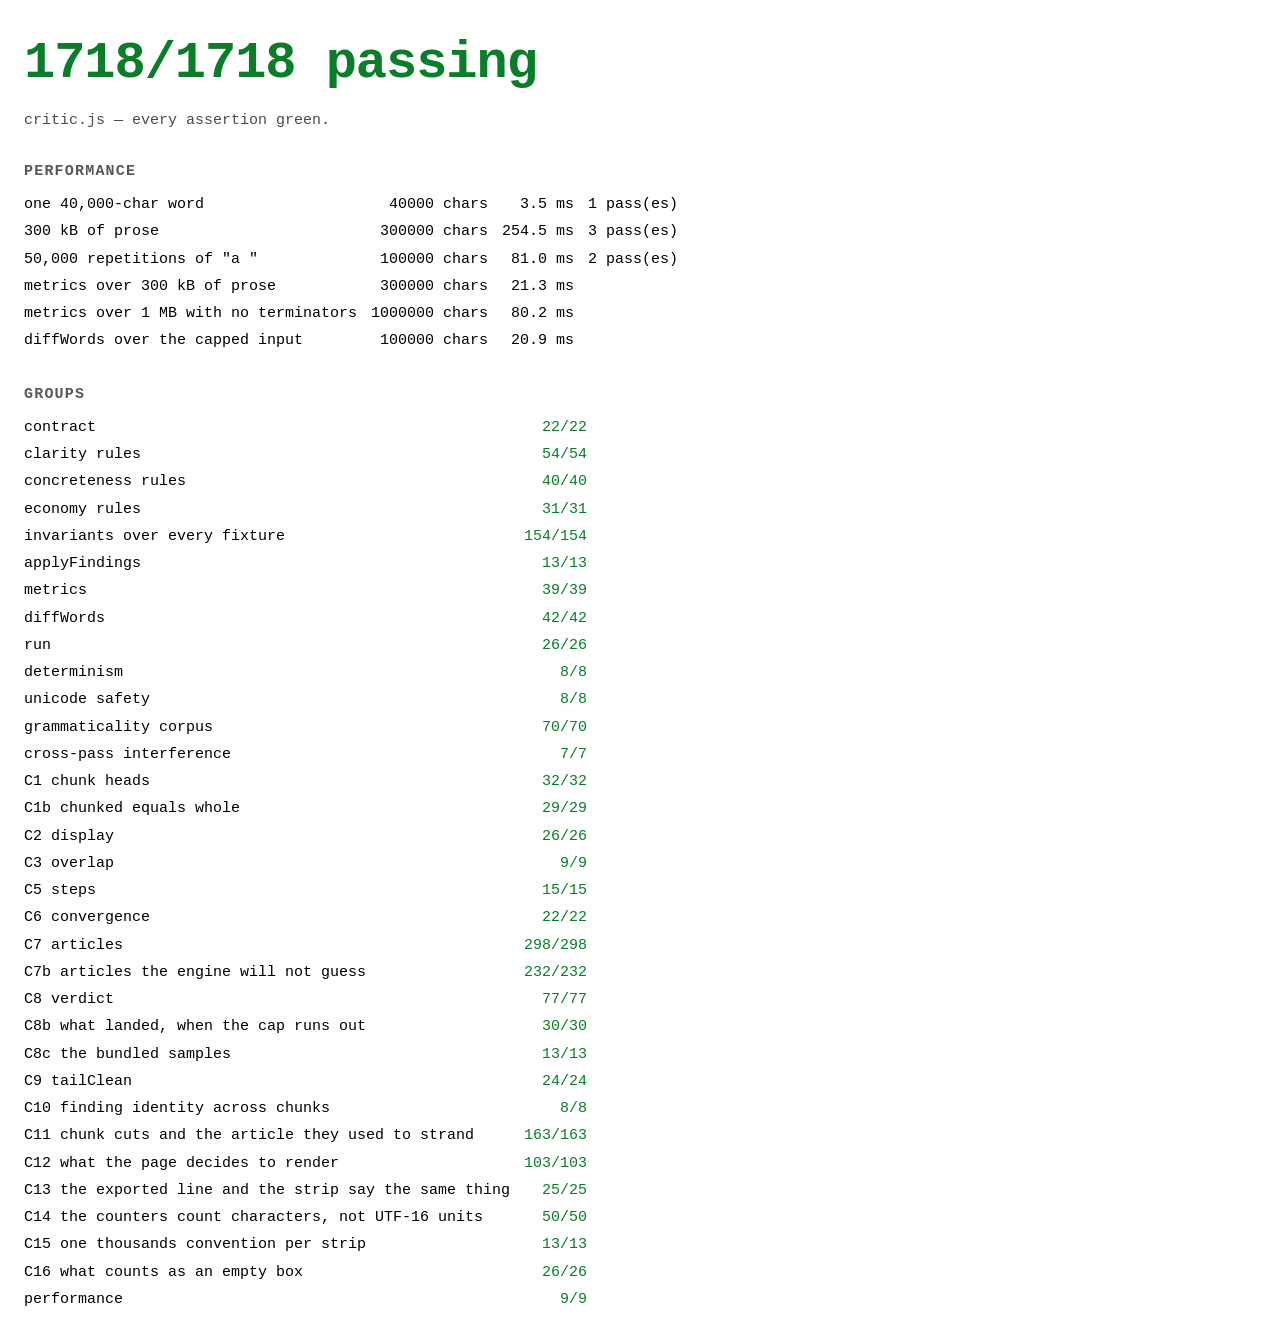
==== tests.html @ ffac9854 "input: an empty box is empty however the invisibility is spelled Three non-breaking spaces answered " ====
<!doctype html>
<html lang="en">
<head>
<meta charset="utf-8">
<meta name="viewport" content="width=device-width, initial-scale=1">
<title>critic.js — test suite</title>
<style>
  :root { color-scheme: light dark; }
  body { font: 15px/1.55 ui-monospace, SFMono-Regular, Menlo, Consolas, monospace;
         margin: 0; padding: 24px; max-width: 76ch; }
  h1 { font-size: clamp(28px, 7vw, 52px); margin: 0 0 4px; letter-spacing: -0.02em; }
  h1.pass { color: #0a7d29; }
  h1.fail { color: #c02020; }
  h2 { font-size: 15px; margin: 28px 0 8px; text-transform: uppercase;
       letter-spacing: 0.08em; opacity: 0.65; }
  p.sub { margin: 0 0 8px; opacity: 0.7; }
  ol { padding-left: 22px; }
  li { margin-bottom: 10px; }
  .name { color: #c02020; font-weight: 700; }
  .kv { display: block; white-space: pre-wrap; word-break: break-word; opacity: 0.85; }
  table { border-collapse: collapse; }
  td { padding: 2px 14px 2px 0; }
  .num { text-align: right; }
  .ok { color: #0a7d29; }
</style>
</head>
<body>
<h1 id="headline">running…</h1>
<p class="sub" id="subline"></p>
<h2>Performance</h2>
<table id="perf"></table>
<h2 id="failhead" hidden>Failures</h2>
<ol id="failures"></ol>
<h2>Groups</h2>
<table id="groups"></table>

<script>
  // Snapshot before critic.js is parsed. `var` creates its own property at
  // script-evaluation time, so the name is inside its own snapshot and the
  // difference below is exactly what critic.js added.
  var GLOBALS_BEFORE = Object.getOwnPropertyNames(window);
</script>
<script src="critic.js"></script>
<script>
  // A second snapshot. app.js is loaded next — for splitChunks, which is page
  // logic the suite has to drive rather than copy — so "critic.js adds exactly
  // one global" is measured between these two lines and not across both files.
  var GLOBALS_AFTER_CRITIC = Object.getOwnPropertyNames(window);
</script>
<script src="app.js"></script>
<script>
(function () {
  'use strict';

  var C = window.CriticLoop;
  var results = [];
  var group = 'setup';

  function g(name) { group = name; }
  function record(name, pass, expected, actual) {
    results.push({ name: name, pass: !!pass, group: group,
                   expected: expected, actual: actual });
  }
  function ok(name, cond) { record(name, cond, 'true', String(!!cond)); }
  function eq(name, actual, expected) {
    var a = JSON.stringify(actual), e = JSON.stringify(expected);
    record(name, a === e, e, a);
  }
  function throws(name, fn) {
    var threw = false;
    try { fn(); } catch (err) { threw = true; }
    record(name, threw, 'throws', threw ? 'threw' : 'returned');
  }

  // --- rule helpers -------------------------------------------------------
  function rulesOf(text, lens) {
    return C.critique(text, lens).findings.map(function (f) { return f.rule; });
  }
  function fires(label, text, lens, rule) {
    var hit = rulesOf(text, lens).indexOf(rule) >= 0;
    record(rule + ' fires: ' + label, hit, 'contains ' + rule,
           JSON.stringify(rulesOf(text, lens)));
  }
  function silent(label, text, lens, rule) {
    var hit = rulesOf(text, lens).indexOf(rule) >= 0;
    record(rule + ' silent: ' + label, !hit, 'no ' + rule,
           JSON.stringify(rulesOf(text, lens)));
  }
  function revises(label, text, lens, expected) {
    var r = C.critique(text, lens);
    var out = C.applyFindings(text, r.findings).text;
    record('revise: ' + label, out === expected, expected, out);
  }
  function findingFor(text, lens, rule) {
    var fs = C.critique(text, lens).findings;
    for (var i = 0; i < fs.length; i++) if (fs[i].rule === rule) return fs[i];
    return null;
  }

  // --- fixtures used by the general invariants ----------------------------
  var FIXTURES = [
    ['empty', ''],
    ['whitespace only', '   \n\t  '],
    ['clean prose', 'The parser reads a file. It writes bytes to disk. Tests cover both paths.'],
    ['messy prose', 'It is important to note that the implementation was basically very robust, ' +
      'and in order to leverage each and every gain the team utilised several paradigms.'],
    ['long sentence, no joint', 'The parser reads the file and then it checks each token against ' +
      'the table before it hands the result to the writer which finally puts the bytes onto the disk in one go.'],
    ['long sentence with joint', 'The parser reads the file line by line, and after that it checks ' +
      'every token against the lookup table before handing the finished result to the writer process on disk.'],
    ['zero width', 'The ​ implementation‎ was‏ basically‮ very robust.'],
    ['combining marks', 'The débug leverage utilisé été was written by the téam.'],
    ['CJK', '你好世界。这是测试。leverage 的 implementation。'],
    ['RTL', 'مرحبا leverage بالعالم basically.'],
    ['emoji', '🚀 It is very fast and basically robust 🔥 in order to ship.'],
    ['one huge word', 'x'.repeat(4000)],
    ['punctuation soup', '...!!! ??? ,,, ;;; --- ... !?!?'],
    ['markup-looking', '<script>alert("very robust")<\/script> & <b>basically</b> fine.'],
    ['newlines', 'First line is basically fine.\n\nSecond line was written by the parser.\nThird.'],
    ['numbers', 'The cost was reduced by 40 percent in 2026, and 3 of 4 runs passed.'],
    ['apostrophes', "The team’s implementation isn’t robust; it’s basically don’t-care code."],
    ['hyphenation', 'This state-of-the-art low-hanging fruit is mission-critical and very well-known.'],
    ['all caps', 'THE IMPLEMENTATION WAS BASICALLY VERY ROBUST IN ORDER TO LEVERAGE IT.'],
    ['repeated word', 'The documentation covers the parser. The documentation is short. The documentation is stale.'],
    ['single space', ' '],
    ['no terminator', 'the implementation is basically very robust in order to leverage things']
  ];
  var LENS_IDS = ['clarity', 'concreteness', 'economy'];
  var ALL_RULES = ['long-sentence', 'clause-stack', 'nominalisation', 'jargon',
    'hedge', 'vague-quantifier', 'adverb-prop', 'passive-with-agent',
    'filler-phrase', 'redundant-pair', 'repetition', 'very-intensifier'];

  /* ==================================================================== */
  g('contract');
  ok('window.CriticLoop exists', C && typeof C === 'object');
  eq('critic.js adds exactly one global', (function () {
    var before = {}, added = [];
    GLOBALS_BEFORE.forEach(function (n) { before[n] = true; });
    GLOBALS_AFTER_CRITIC.forEach(function (n) {
      // Both snapshot names are hoisted into their own snapshot.
      if (!before[n] && n !== 'GLOBALS_BEFORE' && n !== 'GLOBALS_AFTER_CRITIC') added.push(n);
    });
    return added.sort();
  })(), ['CriticLoop']);
  eq('and app.js adds exactly one more', (function () {
    var before = {}, added = [];
    GLOBALS_AFTER_CRITIC.forEach(function (n) { before[n] = true; });
    Object.getOwnPropertyNames(window).forEach(function (n) {
      if (!before[n] && n !== 'GLOBALS_AFTER_CRITIC') added.push(n);
    });
    return added.sort();
  })(), ['CriticLoopPage']);
  eq('and it exports exactly the page surface this suite drives',
     Object.keys(window.CriticLoopPage || {}).sort(),
     ['API_ERROR_CHARS', 'DRAFT_DISPLAY_CHARS', 'FINDINGS_OPEN_CAP', 'METRIC_ROWS',
      'QUOTE_DISPLAY_CHARS', 'apiErrorMessage', 'appliedTotal', 'counterLabel',
      'expandAllControl', 'isApplicable', 'isBlankInput', 'metricLine', 'metricsStrip',
      'openFlags', 'renderFinding', 'shortenForDisplay', 'shortenQuoteForDisplay',
      'splitChunks', 'verdictLine'].sort());
  ok('app.js loaded without a page around it',
     window.CriticLoopPage && typeof window.CriticLoopPage.splitChunks === 'function');
  eq('the one global exports exactly the documented surface',
     Object.keys(C).sort(),
     ['LENSES', 'applyFindings', 'critique', 'diffWords', 'metrics', 'run', 'steps',
      'tailClean', 'verdict'].sort());
  ok('LENSES is an array of 3', Array.isArray(C.LENSES) && C.LENSES.length === 3);
  eq('LENSES ids in loop order', C.LENSES.map(function (l) { return l.id; }), LENS_IDS);
  eq('LENSES names are title case', C.LENSES.map(function (l) { return l.name; }),
     ['Clarity', 'Concreteness', 'Economy']);
  ok('every lens has a one-sentence blurb', C.LENSES.every(function (l) {
    return typeof l.blurb === 'string' && l.blurb.length > 20 &&
           l.blurb.slice(-1) === '.' && l.blurb.split('. ').length === 1;
  }));
  ok('critique is a function', typeof C.critique === 'function');
  ok('applyFindings is a function', typeof C.applyFindings === 'function');
  ok('metrics is a function', typeof C.metrics === 'function');
  ok('diffWords is a function', typeof C.diffWords === 'function');
  ok('run is a function', typeof C.run === 'function');
  ok('steps is a function', typeof C.steps === 'function');
  eq('critique returns {lens, findings}', Object.keys(C.critique('hi', 'clarity')).sort(),
     ['findings', 'lens']);
  eq('critique echoes the lens id', C.critique('hi', 'economy').lens, 'economy');
  throws('critique rejects an unknown lens', function () { C.critique('hi', 'nope'); });
  throws('critique rejects a prototype key as a lens', function () { C.critique('hi', 'toString'); });
  throws('critique rejects "constructor" as a lens', function () { C.critique('hi', 'constructor'); });
  ok('critique tolerates non-string input', C.critique(null, 'clarity').findings.length === 0 &&
     C.critique(undefined, 'clarity').findings.length === 0);

  /* ==================================================================== */
  g('clarity rules');
  var LONG_NO_JOINT = FIXTURES[4][1];
  var LONG_JOINT = FIXTURES[5][1];
  fires('33-word sentence', LONG_NO_JOINT, 'clarity', 'long-sentence');
  silent('19-word sentence', 'The parser reads the file and checks each token against the table before it writes the bytes to disk.',
         'clarity', 'long-sentence');
  eq('long-sentence with no safe joint proposes nothing',
     findingFor(LONG_NO_JOINT, 'clarity', 'long-sentence').replacement, null);
  ok('long-sentence why names the word count',
     findingFor(LONG_NO_JOINT, 'clarity', 'long-sentence').why.indexOf('33 words') >= 0);
  ok('long-sentence quotes the whole sentence when it cannot split',
     findingFor(LONG_NO_JOINT, 'clarity', 'long-sentence').quote === LONG_NO_JOINT);
  // A sentence with a ", and" joint used to be split there. Splitting a
  // coordination strands the second half without a subject, so the rule points
  // at every long sentence and rewrites none of them.
  eq('long-sentence never proposes a split, joint or no joint',
     findingFor(LONG_JOINT, 'clarity', 'long-sentence').replacement, null);
  ok('long-sentence quotes the whole sentence at a joint too',
     findingFor(LONG_JOINT, 'clarity', 'long-sentence').quote === LONG_JOINT);
  revises('a sentence with a ", and" joint is left alone', LONG_JOINT, 'clarity', LONG_JOINT);
  silent('a 24-word sentence is not long',
     'Although the parser reads every single file that the crawler hands over, and the writer waits, the disk queue stays completely empty until then.',
     'clarity', 'long-sentence');

  // 25 words, three markers (which / although / while).
  var STACKED = 'The build that failed last night is the one which shipped on Friday, ' +
    'although the queue drained slowly while the writer waited for the disk.';
  fires('three markers in a 25-word sentence', STACKED, 'clarity', 'clause-stack');
  silent('two subordinate markers',
    'The build that failed is the one which shipped.', 'clarity', 'clause-stack');
  // Three markers inside nine words is a tic, not a stack of clauses.
  silent('three markers in a nine-word sentence',
    'We know that that is the file that works.', 'clarity', 'clause-stack');
  eq('clause-stack only points',
     findingFor(STACKED, 'clarity', 'clause-stack').replacement, null);
  ok('clause-stack why names the sentence length',
     findingFor(STACKED, 'clarity', 'clause-stack').why.indexOf('25-word') >= 0);

  fires('implementation', 'The implementation took a week.', 'clarity', 'nominalisation');
  silent('the plain verb', 'The team will build it in a week.', 'clarity', 'nominalisation');
  // Swapping the noun for its verb changes the part of speech, and the sentence
  // around it stops agreeing: "Our documentation is thin" came back as "Our docs
  // is thin". The rule names the buried verb and rewrites nothing.
  eq('nominalisation only points',
     findingFor('The implementation took a week.', 'clarity', 'nominalisation').replacement, null);
  ok('nominalisation why names the buried verb',
     findingFor('The implementation took a week.', 'clarity', 'nominalisation')
       .why.indexOf('\u201cbuild\u201d') >= 0);
  revises('a sentence of nominalisations is left alone',
     'Utilisation of the optimisation is documentation.', 'clarity',
     'Utilisation of the optimisation is documentation.');
  revises('a noun subject keeps its verb agreement', 'Our documentation is thin.', 'clarity',
     'Our documentation is thin.');
  revises('a nominalisation subject is not turned into a verb phrase',
     'Compliance requires documentation.', 'clarity', 'Compliance requires documentation.');

  fires('leverage', 'We leverage the cache.', 'clarity', 'jargon');
  silent('a word merely containing a buzzword', 'The robustness of the parser is measured.',
     'clarity', 'jargon');
  eq('jargon keeps a leading capital',
     findingFor('Leverage the cache.', 'clarity', 'jargon').replacement, 'Use');
  revises('multi-word jargon', 'Going forward we pick the low-hanging fruit.', 'clarity',
     'From now on we pick the easy wins.');
  revises('a gloss with an article does not double it up',
     'We should start on the low-hanging fruit.', 'clarity',
     'We should start on the easy wins.');
  // A capital is a name unless the sentence just started.
  silent('a capitalised jargon word mid-sentence is a name',
     'The vendor is Robust Systems Inc.', 'clarity', 'jargon');
  revises('a capitalised jargon word mid-sentence is left alone',
     'The vendor is Robust Systems Inc.', 'clarity', 'The vendor is Robust Systems Inc.');
  silent('a sentence-initial capital followed by another capital is a name',
     'Robust Systems Inc. shipped the parser.', 'clarity', 'jargon');
  fires('a sentence-initial capital before a lowercase word still fires',
     'Robust systems fail quietly.', 'clarity', 'jargon');
  // Quoted material is mentioned, not used.
  silent('a quoted jargon word is being talked about',
     'The word "robust" is overused.', 'clarity', 'jargon');
  revises('a quoted jargon word survives verbatim', 'The word "robust" is overused.',
     'clarity', 'The word "robust" is overused.');
  silent('curly quotes block the swap too',
     'The word \u201crobust\u201d is overused.', 'clarity', 'jargon');
  // Entries whose plain word depends on the sentence point instead of guessing:
  // "limited bandwidth" is not "limited time", "the Java ecosystem" is not
  // "the Java set of tools", "a scalable system" is not "an able to grow system".
  // A superlative gloss cannot follow "a": "a state-of-the-art platform" would
  // come back as "a newest platform".
  ['The team has limited bandwidth.', 'We mapped the whole ecosystem.',
   'The service is scalable.', 'We told the stakeholders.',
   'That was a win-win.', 'We shipped a cutting-edge parser.',
   'The vendor is best-in-class.', 'It runs on state-of-the-art hardware.'].forEach(function (t, i) {
    var f = findingFor(t, 'clarity', 'jargon');
    record('jargon points rather than guesses #' + (i + 1),
           f !== null && f.replacement === null, 'a pointing jargon finding',
           f === null ? 'no finding' : JSON.stringify(f.replacement));
    record('jargon leaves what it cannot rewrite #' + (i + 1),
           C.applyFindings(t, C.critique(t, 'clarity').findings).text === t, t,
           C.applyFindings(t, C.critique(t, 'clarity').findings).text);
  });
  revises('a gloss keeps its article when there is none to double',
     'Pick low-hanging fruit first.', 'clarity', 'Pick the easy wins first.');

  // A swap that lands the same word twice reads worse than the jargon did.
  ok('an echoing swap is still reported',
     findingFor('He is a highly effective, very impactful engineer.', 'clarity', 'jargon') !== null);
  eq('the echoing jargon finding points instead of swapping',
     C.critique('He is a highly effective, very impactful engineer.', 'clarity')
      .findings.map(function (f) { return f.replacement; }), [null]);
  revises('an echoing swap leaves the sentence alone',
     'He is a highly effective, very impactful engineer.', 'clarity',
     'He is a highly effective, very impactful engineer.');
  revises('a swap with no echo still fires', 'He is a very impactful engineer.', 'clarity',
     'He is a very effective engineer.');

  /* ==================================================================== */
  g('concreteness rules');
  fires('somewhat', 'The parser is somewhat faster.', 'concreteness', 'hedge');
  silent('"rather than" is a comparison', 'The team would rather than wait.', 'concreteness', 'hedge');
  silent('"what kind of" is a question', 'What kind of file is this?', 'concreteness', 'hedge');
  revises('mid-sentence hedge', 'The result is basically fine.', 'concreteness', 'The result is fine.');
  revises('leading hedge recapitalises', 'Basically, the system works.', 'concreteness', 'The system works.');
  revises('trailing hedge takes its comma', 'It is fast, basically.', 'concreteness', 'It is fast.');
  revises('parenthetical hedge takes both commas', 'The system, basically, works.',
     'concreteness', 'The system works.');
  revises('hedge after a full stop recapitalises', 'It ships. Basically the queue drains.',
     'concreteness', 'It ships. The queue drains.');
  revises('multi-word hedge', 'It could be argued that the parser is slow.', 'concreteness',
     'The parser is slow.');
  // 'It is (basically) fine.' came back as 'It is () fine.'
  silent('a bracketed hedge would leave "()"', 'It is (basically) fine.',
     'concreteness', 'hedge');
  revises('a bracketed hedge is left alone', 'It is (basically) fine.', 'concreteness',
     'It is (basically) fine.');
  silent('a quoted hedge would leave an empty quote',
     'He said "basically" and moved on.', 'concreteness', 'hedge');
  revises('a quoted hedge is left alone', 'He said "basically" and moved on.',
     'concreteness', 'He said "basically" and moved on.');
  silent('a curly-quoted hedge is left alone too',
     'He said \u201cbasically\u201d and moved on.', 'concreteness', 'hedge');

  fires('several', 'The parser handles several files.', 'concreteness', 'vague-quantifier');
  fires('a number of', 'A number of files failed.', 'concreteness', 'vague-quantifier');
  silent('an actual number', 'The parser handles three files.', 'concreteness', 'vague-quantifier');
  eq('vague-quantifier never proposes a swap',
     findingFor('The parser handles several files.', 'concreteness', 'vague-quantifier').replacement, null);
  ok('vague-quantifier why asks for the number',
     findingFor('The parser handles several files.', 'concreteness', 'vague-quantifier')
       .why.indexOf('how many') >= 0);

  fires('significantly improves', 'The cache significantly improves throughput.',
     'concreteness', 'adverb-prop');
  silent('"only" is not an adverb here', 'The report only has three pages.',
     'concreteness', 'adverb-prop');
  silent('"early" is not an adverb here', 'The build early is the fastest.',
     'concreteness', 'adverb-prop');
  silent('adverb before a strong verb', 'The team quickly shipped the parser.',
     'concreteness', 'adverb-prop');
  // "Emily is the release manager." came back as "Is the release manager."
  silent('a capitalised -ly token is a name, not an adverb',
     'Emily is the release manager.', 'concreteness', 'adverb-prop');
  revises('a name ending in -ly survives', 'Emily is the release manager.',
     'concreteness', 'Emily is the release manager.');
  revises('Holly and Emily both survive', 'Holly is the author and Emily is the reviewer.',
     'concreteness', 'Holly is the author and Emily is the reviewer.');
  revises('adverb before a weak verb is cut', 'The cache significantly improves throughput.',
     'concreteness', 'The cache improves throughput.');

  fires('was written by the compiler', 'The parser was written by the compiler.',
     'concreteness', 'passive-with-agent');
  fires('irregular participle', 'The report is run by the scheduler.',
     'concreteness', 'passive-with-agent');
  silent('already active', 'The compiler wrote the parser.', 'concreteness', 'passive-with-agent');
  silent('"by" introducing a quantity', 'The cost was reduced by 40 percent.',
     'concreteness', 'passive-with-agent');
  silent('"by the way" is not an agent', 'The fix was shipped by the way.',
     'concreteness', 'passive-with-agent');
  silent('no agent at all', 'The parser was rewritten last week.',
     'concreteness', 'passive-with-agent');
  // "The order was completed by Friday." is a deadline, not an agent.
  silent('"by Friday" is a deadline', 'The order was completed by Friday.',
     'concreteness', 'passive-with-agent');
  silent('"by March" is a deadline', 'The migration was finished by March.',
     'concreteness', 'passive-with-agent');
  silent('"by email" is a channel', 'The fix was announced by email.',
     'concreteness', 'passive-with-agent');
  silent('"by midnight" is a deadline', 'The queue was drained by midnight.',
     'concreteness', 'passive-with-agent');
  fires('a person is still an agent', 'The results were presented by Sarah.',
     'concreteness', 'passive-with-agent');
  eq('passive-with-agent only points',
     findingFor('The parser was written by the compiler.', 'concreteness', 'passive-with-agent').replacement, null);
  ok('passive-with-agent why names the agent',
     findingFor('The parser was written by the compiler.', 'concreteness', 'passive-with-agent')
       .why.indexOf('the compiler') >= 0);

  /* ==================================================================== */
  g('economy rules');
  fires('in order to', 'We shipped in order to learn.', 'economy', 'filler-phrase');
  silent('"in order" cut by a comma', 'In order, the items were sorted.', 'economy', 'filler-phrase');
  revises('in order to becomes to', 'We shipped in order to learn.', 'economy', 'We shipped to learn.');
  revises('leading filler recapitalises', 'In order to ship we cut scope.', 'economy',
     'To ship we cut scope.');
  revises('deleting filler recapitalises', 'It is important to note that the build fails.',
     'economy', 'The build fails.');
  revises('mid-sentence filler deleted', 'The team is in the process of shipping.', 'economy',
     'The team is shipping.');
  revises('due to the fact that', 'It failed due to the fact that the disk was full.', 'economy',
     'It failed because the disk was full.');

  fires('each and every', 'We check each and every file.', 'economy', 'redundant-pair');
  silent('"each of" is not a pair', 'We check each of the files.', 'economy', 'redundant-pair');
  revises('redundant pair collapses', 'We check each and every file.', 'economy',
     'We check every file.');
  revises('redundant pair keeps its capital', 'End result: it shipped.', 'economy',
     'Result: it shipped.');
  // A shouted phrase keeps shouting: "IN ORDER TO" became "To".
  revises('an all-caps swap stays all caps', 'WE SHIPPED IN ORDER TO LEARN.', 'economy',
     'WE SHIPPED TO LEARN.');
  revises('a title-case swap only takes the first capital', 'In Order To Ship We Cut Scope.',
     'economy', 'To Ship We Cut Scope.');

  fires('three uses of one content word', FIXTURES[19][1], 'economy', 'repetition');
  silent('only two uses', 'The documentation covers the parser. The documentation is short.',
     'economy', 'repetition');
  silent('short and stop words do not count', 'This is a test. This is a test. This is a test.',
     'economy', 'repetition');
  ok('repetition why names the word and the count',
     findingFor(FIXTURES[19][1], 'economy', 'repetition').why.indexOf('appears 3 times') >= 0);
  eq('repetition only points',
     findingFor(FIXTURES[19][1], 'economy', 'repetition').replacement, null);

  fires('very before an adjective', 'The parser is very fast.', 'economy', 'very-intensifier');
  silent('"very much" is not an adjective', 'Thanks very much for the review.',
     'economy', 'very-intensifier');
  silent('"actually" before a verb', 'We actually shipped the parser.',
     'economy', 'very-intensifier');
  // "not very useful" means "of limited use"; "not useful" means the opposite.
  silent('a negation two tokens back blocks the cut', 'The chart is not very useful.',
     'economy', 'very-intensifier');
  silent('a contraction counts as a negation', "The chart isn't very useful.",
     'economy', 'very-intensifier');
  silent('"never" blocks the cut', 'The chart was never very useful.',
     'economy', 'very-intensifier');
  silent('"hardly" blocks the cut', 'The chart is hardly very useful.',
     'economy', 'very-intensifier');
  revises('a negated intensifier keeps the meaning it had',
     'The chart is not very useful.', 'economy', 'The chart is not very useful.');
  // Cutting the only word inside a bracket or a quote leaves a husk.
  silent('a bracketed intensifier would leave "()"', 'It is (very) fast.',
     'economy', 'very-intensifier');
  revises('a bracketed intensifier is left alone', 'It is (very) fast.', 'economy',
     'It is (very) fast.');
  revises('intensifiers are cut', 'It is very fast and really solid.', 'economy',
     'It is fast and solid.');
  revises('leading intensifier recapitalises', 'Extremely useful work landed today.', 'economy',
     'Useful work landed today.');

  ok('every shipped rule id is covered by the suite', (function () {
    var seen = {};
    results.forEach(function (r) {
      ALL_RULES.forEach(function (rule) {
        if (r.name.indexOf(rule + ' fires:') === 0) seen[rule + ':fire'] = true;
        if (r.name.indexOf(rule + ' silent:') === 0) seen[rule + ':miss'] = true;
      });
    });
    return ALL_RULES.every(function (rule) {
      return seen[rule + ':fire'] && seen[rule + ':miss'];
    });
  })());

  /* ==================================================================== */
  g('invariants over every fixture');
  FIXTURES.forEach(function (fx) {
    var name = fx[0], text = fx[1];
    var offsetsHold = true, sorted = true, disjoint = true, shaped = true, known = true;
    var displayOK = true, appliesClean = true;
    LENS_IDS.forEach(function (lens) {
      var fs;
      try { fs = C.critique(text, lens).findings; }
      catch (err) { shaped = false; return; }
      var lastEnd = -1;
      var prevStart = -1;
      fs.forEach(function (f) {
        if (text.slice(f.start, f.end) !== f.quote) offsetsHold = false;
        if (f.start < prevStart) sorted = false;
        // Only the findings that rewrite have to keep out of each other's way;
        // a pointer applies nothing, so it may sit anywhere.
        if (f.replacement !== null) {
          if (f.start < lastEnd) disjoint = false;
          lastEnd = f.end;
        }
        prevStart = f.start;
        if (typeof f.rule !== 'string' || typeof f.ruleName !== 'string' ||
            typeof f.start !== 'number' || typeof f.end !== 'number' ||
            typeof f.quote !== 'string' || typeof f.why !== 'string' ||
            !(f.replacement === null || typeof f.replacement === 'string')) shaped = false;
        if (f.display !== undefined) {
          if (!f.display || typeof f.display.quote !== 'string' ||
              typeof f.display.replacement !== 'string' ||
              f.quote.indexOf(f.display.quote) < 0) displayOK = false;
        }
        if (ALL_RULES.indexOf(f.rule) < 0) known = false;
        if (f.why.split(/[.!?]\s/).length !== 1) shaped = false;
        if (/\bwe\b/i.test(f.why)) shaped = false;
      });
      // Every applicable finding survives the sweep, so applying them all is
      // exactly as many edits as there are applicable findings.
      var applicable = fs.filter(function (f) { return f.replacement !== null; });
      if (C.applyFindings(text, fs).applied !== applicable.length) appliesClean = false;
    });
    record('offsets hold: ' + name, offsetsHold, 'slice === quote', String(offsetsHold));
    record('sorted by start: ' + name, sorted, 'ascending', String(sorted));
    record('applicable findings do not overlap: ' + name, disjoint, 'disjoint',
           String(disjoint));
    record('display is a substring of quote: ' + name, displayOK, 'display.quote in quote',
           String(displayOK));
    record('every applicable finding applies: ' + name, appliesClean, 'all applied',
           String(appliesClean));
    record('finding shape: ' + name, shaped, 'well formed', String(shaped));
    record('rule ids known: ' + name, known, 'all in ALL_RULES', String(known));
  });

  /* ==================================================================== */
  g('applyFindings');
  var applyText = 'The parser handles several files that were written by the compiler.';
  var pointOnly = C.critique(applyText, 'concreteness').findings;
  ok('fixture produces only pointing findings',
     pointOnly.length > 0 && pointOnly.every(function (f) { return f.replacement === null; }));
  eq('pointing findings change nothing',
     C.applyFindings(applyText, pointOnly), { text: applyText, applied: 0 });
  eq('empty findings list is a no-op', C.applyFindings('unchanged text', []),
     { text: 'unchanged text', applied: 0 });
  // Built from parts and copied character by character, so the comparison below
  // is against an independent string, not against the literal it was assigned.
  var mutText = ['It is important to note that ', 'we leverage each and every gain.'].join('');
  var mutCopy = mutText.split('').join('');
  var mutFindings = C.critique(mutText, 'economy').findings;
  var beforeJSON = JSON.stringify(mutFindings);
  var appliedOut = C.applyFindings(mutText, mutFindings);
  eq('applyFindings does not mutate the findings it is given',
     JSON.stringify(mutFindings), beforeJSON);
  ok('applied count matches the replaceable findings',
     appliedOut.applied === mutFindings.filter(function (f) { return f.replacement !== null; }).length);
  // A JS string cannot be mutated, so comparing the input to a copy of itself
  // can never fail. What can fail is the list: applyFindings sorts internally,
  // and sorting the caller's array in place would reorder the findings the page
  // is about to render, and a second call would then see a different input.
  var mutOrder = mutFindings.map(function (f) { return f.start; });
  var mutIdentities = mutFindings.slice();
  var againOut = C.applyFindings(mutText, mutFindings);
  eq('the findings array keeps its own order', mutFindings.map(function (f) {
    return f.start;
  }), mutOrder);
  ok('the findings array keeps its own objects, not copies',
     mutFindings.length === mutIdentities.length && mutFindings.every(function (f, i) {
       return f === mutIdentities[i];
     }));
  eq('a second identical call returns an identical result',
     JSON.parse(JSON.stringify(againOut)), JSON.parse(JSON.stringify(appliedOut)));
  eq('and the findings still describe the same spans after both calls',
     JSON.stringify(mutFindings), beforeJSON);
  ok('the revision is a different string from the input', appliedOut.text !== mutText);
  ok('the findings still quote the untouched input', mutFindings.every(function (f) {
    return mutText.slice(f.start, f.end) === f.quote;
  }));
  var shuffled = mutFindings.slice().reverse();
  eq('order of the input list does not matter',
     C.applyFindings(mutText, shuffled).text, appliedOut.text);
  eq('applyFindings ignores out-of-range spans', C.applyFindings('abc',
     [{ rule: 'x', start: 10, end: 20, quote: '', why: '', replacement: 'Z' }]),
     { text: 'abc', applied: 0 });

  /* ==================================================================== */
  g('metrics');
  eq('empty text', C.metrics(''),
     { words: 0, sentences: 0, meanSentenceLength: 0, meanWordLength: 0, hedges: 0, chars: 0 });
  eq('whitespace only', C.metrics('   '),
     { words: 0, sentences: 0, meanSentenceLength: 0, meanWordLength: 0, hedges: 0, chars: 3 });
  eq('no terminator counts as one sentence', C.metrics('hello there world'),
     { words: 3, sentences: 1, meanSentenceLength: 3, meanWordLength: 5, hedges: 0, chars: 17 });
  eq('three sentences', C.metrics('One. Two. Three.'),
     { words: 3, sentences: 3, meanSentenceLength: 1, meanWordLength: 3.7, hedges: 0, chars: 16 });
  eq('mean rounds to one decimal',
     C.metrics('The parser reads a file. It writes bytes to disk. Tests cover both paths.').meanSentenceLength, 4.7);
  eq('hedges are counted', C.metrics('It is somewhat basically fast.').hedges, 2);
  eq('blocked hedges are not counted', C.metrics('The team would rather than wait.').hedges, 0);
  eq('punctuation-only tokens are not words', C.metrics('--- ... !!!').words, 0);
  eq('chars is the raw string length', C.metrics('🚀').chars, 2);
  eq('emoji is not a word', C.metrics('🚀').words, 0);
  eq('digits count as words', C.metrics('40 percent').words, 2);
  ok('metrics tolerates null', C.metrics(null).chars === 0);

  // meanWordLength: alphanumeric characters per counted word, one decimal, by
  // the same isAlnumChar test the word counter uses and over the same words.
  eq('mean word length of three five-letter words', C.metrics('hello there world').meanWordLength, 5);
  eq('one word is its own length', C.metrics('parser').meanWordLength, 6);
  eq('a one-letter word', C.metrics('a').meanWordLength, 1);
  eq('no words, no mean', C.metrics('--- ... !!!').meanWordLength, 0);
  eq('no alphanumerics at all', C.metrics('!!! ??? ...').meanWordLength, 0);
  eq('empty text has no mean', C.metrics('').meanWordLength, 0);
  eq('whitespace only has no mean', C.metrics('   ').meanWordLength, 0);
  eq('an emoji is not a word, so it has no length', C.metrics('🚀').meanWordLength, 0);
  eq('the apostrophe in a contraction is not a character of the word',
     C.metrics("don't").meanWordLength, 4);
  eq('nor is the full stop that ends the sentence', C.metrics('parser.').meanWordLength, 6);
  eq('nor are quotes and brackets around it', C.metrics('(\u201cparser\u201d)').meanWordLength, 6);
  eq('a hyphen splits nothing and counts as nothing',
     C.metrics('well-known').meanWordLength, 9);
  eq('digits are characters of the word', C.metrics('40').meanWordLength, 2);
  eq('mean rounds to one decimal', C.metrics('a bb cccc').meanWordLength, 2.3);
  eq('and rounds the same way as mean sentence length',
     C.metrics('One. Two. Three.').meanWordLength, 3.7);
  eq('an abbreviation keeps its word going and its letters count',
     C.metrics('e.g. the parser').meanWordLength, 3.7);
  // The reason the column exists: a jargon swap is word-count neutral by
  // construction, so words, sentences and mean sentence length all print zero
  // deltas over a pass that rewrote three spans. Mean word length is what moves.
  var SWAP = 'The shop utilises a robust jig to leverage the grant.';
  var swapped = C.applyFindings(SWAP, C.critique(SWAP, 'clarity').findings);
  eq('the jargon pass really applied three edits', swapped.applied, 3);
  eq('and the text really changed', swapped.text,
     'The shop uses a solid jig to use the grant.');
  eq('the word count does not move', C.metrics(swapped.text).words, C.metrics(SWAP).words);
  eq('nor the sentence count', C.metrics(swapped.text).sentences, C.metrics(SWAP).sentences);
  eq('nor mean sentence length',
     C.metrics(swapped.text).meanSentenceLength, C.metrics(SWAP).meanSentenceLength);
  eq('nor the hedge count', C.metrics(swapped.text).hedges, C.metrics(SWAP).hedges);
  eq('mean word length before the swap', C.metrics(SWAP).meanWordLength, 4.3);
  eq('mean word length after it', C.metrics(swapped.text).meanWordLength, 3.3);
  ok('so the one column that moves is mean word length',
     C.metrics(swapped.text).meanWordLength < C.metrics(SWAP).meanWordLength);
  // O(n), and the same walk: a long text must not cost more per character than a
  // short one by more than the usual noise. The performance group below times
  // metrics() over 300 kB and 1 MB and those budgets still hold.
  // The walk's answer against a slow, independent one: split on whitespace, keep
  // the runs holding an alphanumeric, strip everything else and divide. Over
  // every fixture in the suite, not one hand-picked sentence.
  var meanWordDrift = [];
  FIXTURES.concat([['a swap', SWAP], ['the swapped text', swapped.text],
                   ['an abbreviation', 'e.g. the parser reads i.e. a file.'],
                   ['digits and punctuation', '40% of 312 files (again) — twice.']])
    .forEach(function (fx) {
      var t = fx[1];
      var words = String(t).split(/\s+/).filter(function (w) {
        return /[\p{L}\p{N}]/u.test(w);
      });
      var alnum = words.join('').replace(/[^\p{L}\p{N}]/gu, '').length;
      var want = words.length === 0 ? 0 : Math.round((alnum / words.length) * 10) / 10;
      var got = C.metrics(t).meanWordLength;
      if (got !== want) meanWordDrift.push(fx[0] + ': ' + got + ' vs ' + want);
    });
  record('the walk agrees with a slow independent count on every fixture',
         meanWordDrift.length === 0, 'none', meanWordDrift.length ? meanWordDrift[0] : 'none');
  eq('and the independent count really was exercised',
     C.metrics('The parser reads a file. It writes 40 bytes to disk, e.g. quickly.').meanWordLength,
     3.8);

  /* ==================================================================== */
  g('diffWords');
  var DIFF_PAIRS = [
    ['both empty', '', ''],
    ['pure insertion', '', 'hello world'],
    ['pure deletion', 'hello world', ''],
    ['identical', 'same text here', 'same text here'],
    ['one word swapped', 'the quick brown fox', 'the slow brown fox'],
    ['interleaved deletions', 'a b c d e', 'a c e'],
    ['whitespace shifted', '  leading spaces here', 'leading spaces here  '],
    ['newlines reordered', 'one\ntwo\nthree', 'one\nthree\ntwo'],
    ['accents dropped', 'naïve café open', 'naive cafe open'],
    ['CJK appended', '你好 世界', '你好 世界 再见'],
    ['tabs and runs', 'a\t\tb   c', 'a b c'],
    ['a real revision', 'It is important to note that we leverage each and every gain.',
      'We use every gain.']
  ];
  DIFF_PAIRS.forEach(function (p) {
    var name = p[0], a = p[1], b = p[2];
    var d = C.diffWords(a, b);
    var left = '', right = '', typesOK = true;
    d.forEach(function (seg) {
      if (seg.type !== 'same' && seg.type !== 'del' && seg.type !== 'ins') typesOK = false;
      if (typeof seg.text !== 'string') typesOK = false;
      if (seg.type === 'same' || seg.type === 'del') left += seg.text;
      if (seg.type === 'same' || seg.type === 'ins') right += seg.text;
    });
    record('diff reconstructs a: ' + name, left === a, JSON.stringify(a), JSON.stringify(left));
    record('diff reconstructs b: ' + name, right === b, JSON.stringify(b), JSON.stringify(right));
    record('diff segment types: ' + name, typesOK, 'same|del|ins with string text', String(typesOK));
  });
  eq('identical input yields one same run',
     C.diffWords('same text here', 'same text here'),
     [{ type: 'same', text: 'same text here' }]);
  eq('empty pair yields no segments', C.diffWords('', ''), []);
  ok('adjacent segments of a type are merged', (function () {
    var d = C.diffWords('a b c d e', 'a c e');
    for (var i = 1; i < d.length; i++) if (d[i].type === d[i - 1].type) return false;
    return true;
  })());
  var bigA = new Array(3001).join('alpha ') , bigB = new Array(3001).join('beta ');
  var capped = C.diffWords(bigA, bigB);
  eq('over 2500 tokens degrades to a wholesale replace',
     capped.map(function (s) { return s.type; }), ['del', 'ins']);
  ok('the wholesale replace still round-trips',
     capped[0].text === bigA && capped[1].text === bigB);
  ok('diffWords tolerates null', C.diffWords(null, null).length === 0);

  /* ==================================================================== */
  g('run');
  var CLEAN = FIXTURES[2][1];
  var clean = C.run(CLEAN);
  eq('clean text converges on pass 1', clean.stoppedAt, 1);
  ok('clean text is marked converged', clean.converged === true);
  eq('clean text records exactly one pass', clean.passes.length, 1);
  eq('the converged pass has no findings', clean.passes[0].findings, []);
  eq('the converged pass applied nothing', clean.passes[0].applied, 0);
  ok('the converged pass leaves the text alone',
     clean.passes[0].after === clean.passes[0].before);
  eq('finalText is the input when nothing fires', clean.finalText, CLEAN);
  ok('metricsBefore and metricsAfter agree on a converged pass',
     JSON.stringify(clean.passes[0].metricsBefore) === JSON.stringify(clean.passes[0].metricsAfter));

  var MESSY = 'It is important to note that the deployment was basically very slow, and the ' +
    'team utilised a number of tools in order to speed it up.';
  var messy = C.run(MESSY);
  eq('a draft that never converges runs three passes', messy.passes.length, 3);
  ok('a draft that never converges is not marked converged', messy.converged === false);
  eq('stoppedAt is null when nothing converged', messy.stoppedAt, null);
  eq('pass lenses follow LENSES order',
     messy.passes.map(function (p) { return p.lens; }), LENS_IDS);
  eq('pass indexes are zero-based and sequential',
     messy.passes.map(function (p) { return p.index; }), [0, 1, 2]);
  eq('pass lensName matches the lens',
     messy.passes.map(function (p) { return p.lensName; }), ['Clarity', 'Concreteness', 'Economy']);
  ok('each pass starts where the last one ended', (function () {
    for (var i = 1; i < messy.passes.length; i++) {
      if (messy.passes[i].before !== messy.passes[i - 1].after) return false;
    }
    return true;
  })());
  eq('finalText is the last pass output', messy.finalText,
     messy.passes[messy.passes.length - 1].after);
  // Written out by hand, lens by lens, and then read back as English — the
  // expectation is a sentence a person would write, not a transcript of the
  // engine:
  //   clarity      "deployment" is a nominalisation, which points and rewrites
  //                nothing, so this pass changes not one character
  //   concreteness "basically" is a hedge and goes; "a number of" is a vague
  //                quantifier, which only points
  //   economy      "It is important to note that" is filler and goes, handing
  //                the capital to "the"; "very" before "slow" is an empty
  //                intensifier and goes; "in order to" -> "to"
  eq('the loop actually shortens this draft', messy.finalText,
     'The deployment was slow, and the team utilised a number of tools to speed it up.');
  ok('word count falls across the run',
     messy.passes[2].metricsAfter.words < messy.passes[0].metricsBefore.words);
  eq('every pass carries the required keys',
     Object.keys(messy.passes[0]).sort(),
     ['after', 'applied', 'before', 'findings', 'index', 'lens', 'lensName',
      'metricsAfter', 'metricsBefore'].sort());
  eq('maxPasses caps the loop', C.run(MESSY, { maxPasses: 1 }).passes.length, 1);
  ok('maxPasses 1 leaves the draft mid-flight',
     C.run(MESSY, { maxPasses: 1 }).finalText === messy.passes[0].after);
  eq('maxPasses 0 does nothing', C.run(MESSY, { maxPasses: 0 }).passes.length, 0);
  eq('maxPasses 0 returns the input', C.run(MESSY, { maxPasses: 0 }).finalText, MESSY);
  eq('maxPasses above 3 is clamped to the lens count',
     C.run(MESSY, { maxPasses: 99 }).passes.length, 3);
  eq('empty input converges immediately', C.run('').stoppedAt, 1);
  ok('run tolerates null', C.run(null).finalText === '');

  g('determinism');
  ['', MESSY, CLEAN, FIXTURES[6][1], FIXTURES[10][1], LONG_JOINT].forEach(function (t, i) {
    var a = JSON.stringify(C.run(t));
    var b = JSON.stringify(C.run(t));
    record('run is byte-identical on repeat #' + (i + 1), a === b, 'identical',
           a === b ? 'identical' : 'diverged');
  });
  ok('critique is byte-identical on repeat',
     JSON.stringify(C.critique(MESSY, 'economy')) === JSON.stringify(C.critique(MESSY, 'economy')));
  ok('applyFindings is byte-identical on repeat',
     C.applyFindings(MESSY, C.critique(MESSY, 'clarity').findings).text ===
     C.applyFindings(MESSY, C.critique(MESSY, 'clarity').findings).text);

  g('unicode safety');
  var UNI = [
    ['zero-width joiners', 'The​ implementation‌ was‍ basically robust.'],
    ['bidi controls', '‮The implementation‬ was very robust.'],
    ['combining marks', 'Débug the implementation été basically.'],
    ['CJK mixed', '实现 implementation 是 basically 快。'],
    ['RTL mixed', 'التنفيذ implementation هو basically.'],
    ['astral plane', '🚀🔥 The implementation is very robust 🧪.'],
    ['NBSP', 'The implementation is basically robust.'],
    ['lone surrogate-ish', 'The implementation � is basically robust.']
  ];
  UNI.forEach(function (u) {
    var name = u[0], text = u[1], good = true;
    try {
      LENS_IDS.forEach(function (lens) {
        C.critique(text, lens).findings.forEach(function (f) {
          if (text.slice(f.start, f.end) !== f.quote) good = false;
        });
      });
      var out = C.run(text);
      C.metrics(text);
      C.diffWords(text, out.finalText).forEach(function (s) { if (typeof s.text !== 'string') good = false; });
    } catch (err) { good = false; }
    record('unicode survives: ' + name, good, 'no throw, offsets hold', String(good));
  });


  /* ==================================================================== */
  // A grammaticality corpus. Every expectation below was written by hand from
  // the input sentence — read the sentence, decide what an editor would leave
  // on the page, write that down — before the engine was run over it. Where the
  // engine disagreed, the engine was changed unless the expectation was wrong
  // about English.
  g('grammaticality corpus');
  var CORPUS = [
    ['The team will leverage the cache to cut latency.',
     'The team will use the cache to cut latency.'],
    ['Going forward we will pick the low-hanging fruit first.',
     'From now on we will pick the easy wins first.'],
    ['It is important to note that the disk was full.',
     'The disk was full.'],
    ['The report is somewhat late.',
     'The report is late.'],
    ['We shipped in order to learn.',
     'We shipped to learn.'],
    ['The build failed due to the fact that the disk was full.',
     'The build failed because the disk was full.'],
    ['We check each and every file before release.',
     'We check every file before release.'],
    ['The parser is very fast and really solid.',
     'The parser is fast and solid.'],
    ['The chart is not very useful.',
     'The chart is not very useful.'],
    ['Emily is the release manager.',
     'Emily is the release manager.'],
    ['The cache significantly improves throughput.',
     'The cache improves throughput.'],
    ['The word "robust" is overused in this document.',
     'The word "robust" is overused in this document.'],
    ['The vendor is Robust Systems Inc.',
     'The vendor is Robust Systems Inc.'],
    ['Our documentation is thin and the tests are stale.',
     'Our documentation is thin and the tests are stale.'],
    ['It is (basically) fine.',
     'It is (basically) fine.'],
    ['He said "basically" and moved on.',
     'He said "basically" and moved on.'],
    ['The order was completed by Friday.',
     'The order was completed by Friday.'],
    ['The parser was written by the compiler team.',
     'The parser was written by the compiler team.'],
    ['We know that that is the file that works.',
     'We know that that is the file that works.'],
    ['The team has limited bandwidth this quarter.',
     'The team has limited bandwidth this quarter.'],
    ['We need a holistic evaluation of the ecosystem.',
     'We need a holistic evaluation of the ecosystem.'],
    ['The migration was seamless and the rollback was seamless too.',
     'The migration was smooth and the rollback was smooth too.'],
    ['Basically, the system works.',
     'The system works.'],
    ['It is fast, basically.',
     'It is fast.'],
    ['The system, basically, works.',
     'The system works.'],
    ['It ships. Basically the queue drains.',
     'It ships. The queue drains.'],
    ['It could be argued that the parser is slow.',
     'The parser is slow.'],
    ['The team is in the process of shipping the fix.',
     'The team is shipping the fix.'],
    ['End result: the build shipped.',
     'Result: the build shipped.'],
    ['At the end of the day the numbers decide.',
     'In the end the numbers decide.'],
    ['Extremely useful work landed today.',
     'Useful work landed today.'],
    ['The API is scalable and the docs are actionable.',
     'The API is scalable and the docs are usable.'],
    ['We should circle back on the stakeholder feedback.',
     'We should circle back on the stakeholder feedback.'],
    ['Thanks very much for the review.',
     'Thanks very much for the review.'],
    ['We actually shipped the parser last week.',
     'We actually shipped the parser last week.'],
    ['The deployment was quite slow, and the rollback was quite slow as well.',
     'The deployment was slow, and the rollback was slow as well.'],
    ['The parser reads the file and then it checks each token against the lookup table ' +
     'before it hands the result to the writer which finally puts the bytes onto the disk in one go.',
     'The parser reads the file and then it checks each token against the lookup table ' +
     'before it hands the result to the writer which finally puts the bytes onto the disk in one go.'],
    ['The build that failed last night is the one which shipped on Friday, although the ' +
     'queue drained slowly while the writer waited for the disk.',
     'The build that failed last night is the one which shipped on Friday, although the ' +
     'queue drained slowly while the writer waited for the disk.'],
    ['The utilisation of the cache is high.',
     'The utilisation of the cache is high.'],
    ['We will utilise the new configuration to speed up the build.',
     'We will use the new configuration to speed up the build.'],
    ['The team leveraged several paradigms during the migration.',
     'The team used several paradigms during the migration.'],
    ['In my opinion the rollout was fairly smooth.',
     'The rollout was smooth.'],
    ['The results were presented by Sarah.',
     'The results were presented by Sarah.'],
    ['The fix was announced by email.',
     'The fix was announced by email.'],
    ['We made a decision to revert back to the previous release.',
     'We made a decision to revert to the previous release.'],
    ['The documentation covers the parser. The documentation is short. The documentation is stale.',
     'The documentation covers the parser. The documentation is short. The documentation is stale.'],
    ['It is truly a game changer for the team.',
     'It is truly a big change for the team.'],
    ['The dashboard gives a granular view of every request.',
     'The dashboard gives a detailed view of every request.'],
    ['Prior to the release we take into consideration the risk.',
     'Before the release we consider the risk.'],
    ['The service is highly available on a daily basis.',
     'The service is available daily.'],
    ['It was a truly excellent result.',
     'It was an excellent result.'],
    ['We built an extremely useful tool.',
     'We built a useful tool.'],
    ['The team took an actionable step.',
     'The team took a usable step.'],
    ['A truly excellent result shipped.',
     'An excellent result shipped.'],
    ['The end result was an incredibly obvious bug.',
     'The result was an obvious bug.'],
    ['He is a highly effective, very impactful engineer.',
     'He is an effective, impactful engineer.'],
    ['We shipped a cutting-edge parser.',
     'We shipped a cutting-edge parser.'],
    ['The bank has too much leverage.',
     'The bank has too much use.'],
    ['THE BUILD WAS BASICALLY VERY ROBUST IN ORDER TO SHIP IT.',
     'THE BUILD WAS ROBUST TO SHIP IT.']
  ];
  ok('the corpus holds at least 40 hand-checked drafts', CORPUS.length >= 40);
  CORPUS.forEach(function (c, i) {
    var got = C.run(c[0]).finalText;
    record('corpus #' + (i + 1) + ': ' + c[0].slice(0, 48), got === c[1], c[1], got);
  });

  // Blanket shape check over every corpus output: the artefacts a rewrite leaves
  // behind when it edits a span without looking at what is next to it.
  var HUSKS = [
    ['a double space', /  /],
    ['a space before punctuation', /\s[,.;:!?]/],
    ['an empty bracket pair', /\(\s*\)|\[\s*\]/],
    ['an empty quote pair', /""|''|“”|‘’/],
    ['a lowercase letter after ". "', /\.\s+\p{Ll}/u],
    ['a doubled article', /\b(the|a|an) \1\b/i],
    // "a excellent result", "an useful tool": an edit that changes the word
    // after an article has to re-pick the article.
    ['"a" before a vowel-initial word', /\ba [aeio]/],
    ['"an" before a consonant-initial word', /\ban [bcdfgjklmnpqstvwxz]/]
  ];
  HUSKS.forEach(function (h) {
    var bad = [];
    CORPUS.forEach(function (c) {
      var out = C.run(c[0]).finalText;
      if (h[1].test(out)) bad.push(out);
    });
    record('no corpus output contains ' + h[0], bad.length === 0, 'none',
           bad.length ? bad[0] : 'none');
  });
  // The same check on the inputs would be vacuous if the inputs already read
  // like the outputs, so assert the corpus really does exercise the rewriter.
  ok('the corpus contains drafts the loop rewrites',
     CORPUS.filter(function (c) { return c[0] !== c[1]; }).length >= 20);
  ok('the corpus contains drafts the loop must leave alone',
     CORPUS.filter(function (c) { return c[0] === c[1]; }).length >= 15);

  /* ==================================================================== */
  // Defect 7: one lens rewriting inside a phrase another lens owns.
  // "take into consideration" came back as "take into consider", because
  // clarity's nominalisation fired on the noun inside economy's filler phrase.
  g('cross-pass interference');
  var CROSS = [
    ['We take into consideration each and every option.', 'We consider every option.'],
    ['Please give consideration to the request.', 'Please consider the request.'],
    ['The team took a really deep dive into the metrics.',
     'The team took a close look into the metrics.'],
    ['It is absolutely essential that we plan ahead.', 'It is essential that we plan.'],
    ['The final outcome was a truly world-class result.',
     'The outcome was an excellent result.'],
    ['We will make a decision after the deep dive.', 'We will decide after the close look.']
  ];
  CROSS.forEach(function (c, i) {
    var got = C.run(c[0]).finalText;
    record('cross-pass #' + (i + 1) + ': ' + c[0].slice(0, 44), got === c[1], c[1], got);
  });
  // No output may contain a phrase the loop half-rewrote.
  var FRAGMENTS = ['take into consider', 'give consider to', 'take into consideration consider',
    'each and use', 'due to the fact because', 'in order too', 'the easy wins fruit',
    'close look dive', 'plan ahead plan'];
  var fragHits = [];
  CORPUS.concat(CROSS).forEach(function (c) {
    var out = C.run(c[0]).finalText.toLowerCase();
    FRAGMENTS.forEach(function (f) { if (out.indexOf(f) >= 0) fragHits.push(f + ' in ' + out); });
  });
  record('no output contains a half-rewritten phrase', fragHits.length === 0, 'none',
         fragHits.length ? fragHits[0] : 'none');

  /* ==================================================================== */
  g('C1 chunk heads');
  // Whether the first word of a fragment starts a sentence is not a fact about
  // the fragment: it is a fact about what stands in front of it. Chunks are cut
  // at sentence ends, so a chunk head is normally a sentence start and its
  // capital belongs to it; a fragment cut mid-sentence must not gain one. A
  // boolean cannot tell those apart, so critique() takes opts.before — the text
  // immediately before this fragment, '' at the start of the text, otherwise the
  // tail of the previous chunk (40 characters is plenty).
  var CHUNK = 'Basically the queue drains.';
  eq('a chunk head after a sentence terminator keeps its capital',
     C.applyFindings(CHUNK, C.critique(CHUNK, 'concreteness',
       { before: 'The pool refills. ' }).findings).text,
     'The queue drains.');
  eq('a chunk head after a mid-sentence fragment gains none',
     C.applyFindings(CHUNK, C.critique(CHUNK, 'concreteness',
       { before: 'that trouble with ' }).findings).text,
     'the queue drains.');
  eq('nothing before it at all is the start of the text',
     C.applyFindings(CHUNK, C.critique(CHUNK, 'concreteness', { before: '' }).findings).text,
     'The queue drains.');
  eq('and that is the default',
     JSON.stringify(C.critique(CHUNK, 'concreteness')),
     JSON.stringify(C.critique(CHUNK, 'concreteness', { before: '' })));
  // The two repro strings from the review, both directions.
  var REPRO = 'Basically the cache is fast.';
  eq('repro: the head follows "... ecosystem. "',
     C.applyFindings(REPRO, C.critique(REPRO, 'concreteness',
       { before: 'and it is the heart of the ecosystem. ' }).findings).text,
     'The cache is fast.');
  eq('repro: the head follows "that trouble with "',
     C.applyFindings(REPRO, C.critique(REPRO, 'concreteness',
       { before: 'that trouble with ' }).findings).text,
     'the cache is fast.');
  // What counts as "a sentence ended here", written out by hand.
  var BEFORE_CASES = [
    ['', true], ['   ', true], ['It shipped. ', true], ['It shipped.', true],
    ['It shipped!  ', true], ['Did it ship? ', true], ['It shipped… ', true],
    ['He said “Go.” ', true], ['(It shipped.) ', true], ['It shipped."\n', true],
    ['that trouble with ', false], ['a comma, ', false], ['the ', false],
    ['it shipped and ', false], ['fig. 3 (a) ', false], ['1.5 ', false]
  ];
  BEFORE_CASES.forEach(function (c) {
    var want = c[1] ? 'The queue drains.' : 'the queue drains.';
    record('before ' + JSON.stringify(c[0]) + ' -> ' + (c[1] ? 'sentence start' : 'mid-sentence'),
           C.applyFindings(CHUNK, C.critique(CHUNK, 'concreteness',
             { before: c[0] }).findings).text === want,
           want, C.applyFindings(CHUNK, C.critique(CHUNK, 'concreteness',
             { before: c[0] }).findings).text);
  });
  // atTextStart is kept as a deprecated alias so no caller breaks silently.
  LENS_IDS.forEach(function (lens) {
    record('atTextStart:false is the alias for a mid-sentence before (' + lens + ')',
           JSON.stringify(C.critique(CHUNK, lens, { atTextStart: false })) ===
           JSON.stringify(C.critique(CHUNK, lens, { before: 'x ' })), 'identical', 'differs');
    record('atTextStart:true is the alias for before "" (' + lens + ')',
           JSON.stringify(C.critique(CHUNK, lens, { atTextStart: true })) ===
           JSON.stringify(C.critique(CHUNK, lens, { before: '' })), 'identical', 'differs');
  });
  ok('before wins when both are passed',
     C.applyFindings(CHUNK, C.critique(CHUNK, 'concreteness',
       { before: 'It shipped. ', atTextStart: false }).findings).text === 'The queue drains.');

  var CHUNKS = ['Basically the queue drains.', 'It is important to note that the disk was full.',
    'Extremely useful work landed today.', 'Robust systems fail quietly.',
    'It seems that the parser is slow.', 'Very fast builds win.'];
  var capAtZero = [];
  CHUNKS.forEach(function (t) {
    LENS_IDS.forEach(function (lens) {
      C.critique(t, lens, { before: 'the middle of a sentence and then ' })
        .findings.forEach(function (f) {
        if (f.start !== 0 || f.replacement === null) return;
        // Nothing at offset 0 may introduce a capital that was not already there.
        var was = f.quote.replace(/^\s+/, '').charAt(0);
        var now = f.replacement.replace(/^\s+/, '').charAt(0);
        if (now !== '' && now === now.toUpperCase() && now !== now.toLowerCase() &&
            was.toUpperCase() !== now) capAtZero.push(t + ' -> ' + JSON.stringify(f.replacement));
      });
    });
  });
  record('no capitalisation-changing replacement at offset 0 mid-sentence',
         capAtZero.length === 0, 'none', capAtZero.length ? capAtZero[0] : 'none');
  var droppedCap = [];
  CHUNKS.forEach(function (t) {
    LENS_IDS.forEach(function (lens) {
      var after = C.applyFindings(t, C.critique(t, lens, { before: 'It shipped. ' }).findings).text;
      var c = after.charAt(0);
      if (c !== '' && c.toLowerCase() === c && c.toUpperCase() !== c) droppedCap.push(lens + ': ' + after);
    });
  });
  record('and no capital is taken away at a chunk head that follows a sentence end',
         droppedCap.length === 0, 'none', droppedCap.length ? droppedCap[0] : 'none');
  eq('a capitalised jargon word mid-sentence is treated as a name',
     C.critique('Robust systems fail quietly.', 'clarity', { before: 'we build ' })
       .findings.map(function (f) { return f.rule; }), []);

  /* ==================================================================== */
  g('C1b chunked equals whole');
  // The property the whole flag exists for: critiquing a long draft in pieces,
  // each piece told what came before it, must produce exactly the text one
  // critique of the whole draft produces — byte for byte. Chunks are cut at
  // sentence ends, which is where the page cuts them and the only place where
  // this can hold: a finding never spans a chunk boundary, so a cut inside a
  // sentence can drop a phrase that straddles it.
  function splitAtSentenceEnds(text, target) {
    var ends = [], re = /[.!?…]["'\)\]”’]*\s+/g, m;
    while ((m = re.exec(text)) !== null) ends.push(m.index + m[0].length);
    var out = [], i = 0, k = 0;
    while (i < text.length) {
      while (k < ends.length && ends[k] <= i + target) k++;
      var cut = (k > 0 && ends[k - 1] > i) ? ends[k - 1] : text.length;
      out.push({ start: i, text: text.slice(i, cut) });
      i = cut;
    }
    if (!out.length) out.push({ start: 0, text: text });
    return out;
  }
  function chunkedText(text, lens, target) {
    var chunks = splitAtSentenceEnds(text, target), parts = [], i, ch;
    for (i = 0; i < chunks.length; i++) {
      ch = chunks[i];
      // 40 characters of the previous chunk is all a chunk head needs.
      var before = text.slice(Math.max(0, ch.start - 40), ch.start);
      parts.push(C.applyFindings(ch.text, C.critique(ch.text, lens, { before: before }).findings).text);
    }
    return { text: parts.join(''), chunks: chunks.length };
  }
  var EQ_SENTS = [
    'Basically the cache is fast.',
    'We utilize a robust ecosystem to leverage synergy.',
    'The report was written by the team in order to clarify the very real risks.',
    'It is absolutely essential that we plan ahead and think about going forward.',
    'There were a number of issues that were identified by the reviewers.',
    'The implementation is somewhat late, and the results are quite good.',
    'A truly excellent result was achieved by the group after the meeting.',
    'Trouble with the queue drains the pool quickly.',
    'The system, basically, works well enough for now.',
    'We shipped an actionable list of items to the client last week.',
    'The word “robust” is overused (and the team knows it).',
    'She booked an 18-month contract with a European vendor!',
    'Did the parser handle an 8-bit palette?',
    'The team utilized a very unique approach in order to leverage the API.',
    'Kubernetes is basically a robust orchestration layer, going forward.',
    'Our engineers leveraged synergy across the ecosystem, quite literally.',
    'A somewhat vague number of tickets were closed by the on-call engineer.',
    'The build early is the fastest, and the queue drains quietly.',
    'We need to think outside the box and touch base with the stakeholders.',
    'The results were presented by Sarah in order to move the needle.'
  ];
  function buildText(n, seed) {
    var out = '', i = 0;
    while (out.length < n) { out += EQ_SENTS[(i * seed + seed) % EQ_SENTS.length] + ' '; i++; }
    return out.slice(0, n).replace(/\s+$/, '');
  }
  var RUNON = '';
  while (RUNON.length < 7000) {
    RUNON += 'the queue drains slowly and the cache warms up while the workers basically idle ' +
      'and we utilize a robust ecosystem going forward with a truly excellent result that was ' +
      'achieved by the team in order to leverage synergy and it is somewhat late ';
  }
  RUNON = RUNON.slice(0, 7000).replace(/\s+$/, '');
  var EQ_TEXTS = [['mixed prose', buildText(7000, 1)], ['different order', buildText(7000, 3)],
                  ['longer still', buildText(7400, 7)], ['no terminators at all', RUNON]];
  ok('every equivalence text is at least 7000 characters or the run-on',
     EQ_TEXTS.every(function (t) { return t[1].length >= 6900; }));
  ok('the run-on text has no sentence terminator in it', /[.!?…]/.test(RUNON) === false);
  EQ_TEXTS.forEach(function (t) {
    LENS_IDS.forEach(function (lens) {
      [1200, 2400].forEach(function (target) {
        var whole = C.applyFindings(t[1], C.critique(t[1], lens).findings).text;
        var piece = chunkedText(t[1], lens, target);
        var same = piece.text === whole;
        var at = 0;
        if (!same) { while (piece.text.charAt(at) === whole.charAt(at)) at++; }
        record('chunked equals whole: ' + t[0] + ', ' + lens + ', target ' + target,
               same, 'byte-identical',
               same ? 'byte-identical'
                    : 'diverges at ' + at + ': ' + JSON.stringify(whole.slice(at - 40, at + 20)) +
                      ' vs ' + JSON.stringify(piece.text.slice(at - 40, at + 20)));
      });
    });
  });
  ok('the prose texts really were cut into several chunks',
     splitAtSentenceEnds(EQ_TEXTS[0][1], 1200).length >= 5 &&
     splitAtSentenceEnds(EQ_TEXTS[2][1], 2400).length >= 3);
  ok('a text with no sentence end is one chunk, because there is nowhere to cut it',
     splitAtSentenceEnds(RUNON, 1200).length === 1);
  // A run-on has to be cut somewhere if it is ever chunked, and then the cut
  // lands mid-sentence: byte equivalence cannot hold there (a phrase straddling
  // the cut is not found), but the head rule still must not invent a capital.
  var runonCaps = [];
  for (var rc = 1200; rc < RUNON.length; rc += 1200) {
    var rStart = rc, rEnd = Math.min(RUNON.length, rc + 1200);
    var rFrag = RUNON.slice(rStart, rEnd);
    LENS_IDS.forEach(function (lens) {
      var after = C.applyFindings(rFrag, C.critique(rFrag, lens,
        { before: RUNON.slice(Math.max(0, rStart - 40), rStart) }).findings).text;
      var c0 = after.charAt(0);
      if (c0 !== '' && c0.toUpperCase() === c0 && c0.toLowerCase() !== c0) {
        runonCaps.push(lens + ' at ' + rStart + ': ' + JSON.stringify(after.slice(0, 30)));
      }
    });
  }
  record('a mid-sentence cut in the run-on never gains a capital', runonCaps.length === 0,
         'none', runonCaps.length ? runonCaps[0] : 'none');

  /* ==================================================================== */
  g('C2 display');
  var DISPLAY_CASES = [
    ['It seems that the parser is slow.', 'concreteness', 'The parser is slow.'],
    ['The result is basically fine.', 'concreteness', 'The result is fine.'],
    ['It is fast, basically.', 'concreteness', 'It is fast.'],
    ['The system, basically, works.', 'concreteness', 'The system works.'],
    ['Extremely useful work landed today.', 'economy', 'Useful work landed today.'],
    ['The cache significantly improves throughput.', 'concreteness', 'The cache improves throughput.']
  ];
  var withDisplay = 0;
  DISPLAY_CASES.forEach(function (d) {
    var text = d[0], fs = C.critique(text, d[1]).findings;
    fs.forEach(function (f) {
      if (f.display === undefined) return;
      withDisplay++;
      record('display.quote is a substring of quote: ' + f.display.quote,
             f.quote.indexOf(f.display.quote) >= 0, 'substring of ' + JSON.stringify(f.quote),
             JSON.stringify(f.display.quote));
      record('display is the readable span, quote is the mechanical one: ' + f.display.quote,
             f.display.quote !== f.quote || f.display.replacement !== f.replacement,
             'differs from quote/replacement', JSON.stringify(f.quote));
    });
    var applied = C.applyFindings(text, fs).text;
    record('applying replacement (not display.replacement) revises: ' + text.slice(0, 40),
           applied === d[2], d[2], applied);
    // Applying display.replacement instead would not produce the revision.
    var faked = fs.map(function (f) {
      return f.display === undefined ? f
        : { rule: f.rule, start: f.start, end: f.end, quote: f.quote,
            why: f.why, replacement: f.display.replacement };
    });
    record('display.replacement alone does not produce the revision: ' + text.slice(0, 40),
           C.applyFindings(text, faked).text !== d[2] || f_noRecap(fs),
           'display is for reading, not applying', C.applyFindings(text, faked).text);
  });
  ok('at least four findings carry display', withDisplay >= 4);
  // A span that needed no widening carries no display at all.
  ok('a swap carries no display',
     findingFor('We leverage the cache.', 'clarity', 'jargon').display === undefined);
  function f_noRecap(fs) {
    // true when no finding in this list recapitalises, so display.replacement
    // happens to coincide with replacement and the check above is vacuous
    return fs.every(function (f) {
      return f.display === undefined || f.display.replacement === f.replacement;
    });
  }

  /* ==================================================================== */
  g('C3 overlap');
  // A 30-word sentence: one long-sentence pointer spanning ten jargon swaps.
  var OVERLAP = 'The team will leverage the robust paradigm and facilitate a seamless deep dive ' +
    'into the granular learnings that the world-class vendor delivered before the actionable ' +
    'review that follows next week.';
  var ov = C.critique(OVERLAP, 'clarity').findings;
  var ovPointers = ov.filter(function (f) { return f.replacement === null; });
  var ovApplicable = ov.filter(function (f) { return f.replacement !== null; });
  ok('the long-sentence pointer is present',
     ovPointers.some(function (f) { return f.rule === 'long-sentence'; }));
  ok('the pointer spans the applicable findings inside it', ovApplicable.every(function (f) {
    return ovPointers.some(function (p) { return p.start <= f.start && p.end >= f.end; });
  }));
  eq('every jargon swap inside the pointer survives', ovApplicable.length, 10);
  ok('the list is still sorted by start', (function () {
    for (var i = 1; i < ov.length; i++) if (ov[i].start < ov[i - 1].start) return false;
    return true;
  })());
  eq('applyFindings applies every one of them', C.applyFindings(OVERLAP, ov).applied, 10);
  eq('and produces the revision', C.applyFindings(OVERLAP, ov).text,
     'The team will use the solid model and help a smooth close look into the detailed ' +
     'lessons that the excellent vendor delivered before the usable review that follows next week.');
  ok('the applicable findings still do not overlap each other', (function () {
    var last = -1;
    for (var i = 0; i < ovApplicable.length; i++) {
      if (ovApplicable[i].start < last) return false;
      last = ovApplicable[i].end;
    }
    return true;
  })());
  // Pointers may overlap each other as well.
  var STACK2 = 'The build that failed last night is the one which shipped on Friday, although ' +
    'the queue drained slowly while the writer waited for the disk to be freed by the operator.';
  var st = C.critique(STACK2, 'clarity').findings;
  ok('a clause-stack pointer and a long-sentence pointer both survive',
     st.filter(function (f) { return f.rule === 'long-sentence'; }).length === 1 &&
     st.filter(function (f) { return f.rule === 'clause-stack'; }).length === 1);
  eq('overlapping pointers change nothing', C.applyFindings(STACK2, st).applied, 0);

  /* ==================================================================== */
  g('C5 steps');
  function drain(text, opts) {
    var it = C.steps(text, opts), passes = [], step;
    while (!(step = it.next()).done) passes.push(step.value);
    return { passes: passes, converged: step.value.converged,
             stoppedEarly: step.value.stoppedEarly, stoppedAt: step.value.stoppedAt,
             cappedClean: step.value.cappedClean, maxPasses: step.value.maxPasses,
             finalText: step.value.finalText, passCount: step.value.passCount };
  }
  var STEP_INPUTS = ['', CLEAN, MESSY, LONG_JOINT, 'The report is somewhat late.',
    'The team will leverage the cache.'];
  STEP_INPUTS.forEach(function (t, i) {
    var byRun = C.run(t);
    var byStep = drain(t);
    record('run() and a drained steps() agree #' + (i + 1),
           JSON.stringify(byRun) === JSON.stringify({
             passes: byStep.passes, converged: byStep.converged,
             stoppedEarly: byStep.stoppedEarly, stoppedAt: byStep.stoppedAt,
             cappedClean: byStep.cappedClean, maxPasses: byStep.maxPasses,
             finalText: byStep.finalText
           }), JSON.stringify(byRun).slice(0, 120), JSON.stringify(byStep).slice(0, 120));
    record('steps() passCount matches the passes it yielded #' + (i + 1),
           byStep.passCount === byStep.passes.length, String(byStep.passes.length),
           String(byStep.passCount));
  });
  ok('steps returns a generator', (function () {
    var it = C.steps(MESSY);
    return typeof it.next === 'function' && typeof it[Symbol.iterator] === 'function';
  })());
  ok('a caller can abort mid-loop', (function () {
    var it = C.steps(MESSY), first = it.next();
    var stopped = it.return({ converged: false, stoppedAt: null, finalText: '', passCount: 1 });
    return first.done === false && first.value.lens === 'clarity' && stopped.done === true;
  })());
  eq('steps honours maxPasses', drain(MESSY, { maxPasses: 1 }).passes.length, 1);

  /* ==================================================================== */
  g('C6 convergence');
  // Clean under clarity, dirty under concreteness: pass 1 finds nothing and the
  // loop must not call that convergence.
  var HEDGED = 'The report is somewhat late.';
  eq('a clarity-clean draft is not clean overall',
     C.critique(HEDGED, 'clarity').findings.length, 0);
  ok('...but concreteness has work to do', C.critique(HEDGED, 'concreteness').findings.length > 0);
  var hedged = C.run(HEDGED);
  ok('a hedged draft does not converge on pass 1', hedged.stoppedAt !== 1);
  eq('the empty clarity pass is still recorded', hedged.passes[0].findings.length, 0);
  eq('the concreteness pass does the work', hedged.passes[1].applied, 1);
  eq('the hedge is gone', hedged.finalText, 'The report is late.');
  ok('and the draft converges once every lens is clean', hedged.converged === true);
  eq('convergence is reported at the pass that found nothing with nothing left over',
     hedged.stoppedAt, 3);
  eq('a hedged draft runs every lens', hedged.passes.length, 3);
  ok('the metrics strip agrees with convergence',
     C.metrics(hedged.finalText).hedges === 0);

  // Clean under all three: converges at pass 1.
  var allClean = C.run(CLEAN);
  eq('a draft clean under every lens converges at pass 1', allClean.stoppedAt, 1);
  ok('a draft clean under every lens is marked converged', allClean.converged === true);
  eq('a draft clean under every lens runs one pass', allClean.passes.length, 1);
  eq('no lens has anything to say about it',
     LENS_IDS.map(function (l) { return C.critique(CLEAN, l).findings.length; }), [0, 0, 0]);

  // Clean only after pass 1: converges at pass 2.
  var AFTER_ONE = 'The team will leverage the cache.';
  ok('pass 1 has work on this draft', C.critique(AFTER_ONE, 'clarity').findings.length > 0);
  var afterOne = C.run(AFTER_ONE);
  eq('a draft clean after pass 1 converges at pass 2', afterOne.stoppedAt, 2);
  ok('a draft clean after pass 1 is marked converged', afterOne.converged === true);
  eq('a draft clean after pass 1 runs two passes', afterOne.passes.length, 2);
  eq('a draft clean after pass 1 is rewritten once', afterOne.finalText,
     'The team will use the cache.');
  eq('the second pass found nothing', afterOne.passes[1].findings.length, 0);

  // The cap with work outstanding is not convergence.
  ok('a draft that still has findings at the cap is not converged',
     messy.converged === false && messy.stoppedAt === null);
  ok('and it really did still have findings at the cap',
     C.critique(messy.finalText, 'economy').findings.length >= 0 &&
     messy.passes[2].findings.length > 0);

  /* ==================================================================== */
  g('C7 articles');
  var QO = '\u201c', QC = '\u201d';   // the quotation marks a why sentence uses
  // "a" or "an" is decided by sound. Every expectation below was written by
  // hand from how the head word is read aloud, not copied from the engine:
  //   letters      the first sound of the word ("an engine", "a parser")
  //   /juu/        u- and eu- words that open with a "y" ("a unique case",
  //                "a European vendor") against the ones that do not
  //                ("an unusual case")
  //   silent h     "an hourly job", "an heir", against "a hotel"
  //   initialisms  read letter by letter, so the *letter's name* decides:
  //                A ay, E ee, F ef, H aitch, I eye, L el, M em, N en, O oh,
  //                R ar, S es, X ex take "an"; B, C, D, G, J, K, P, Q, T, V, Z
  //                and U/W ("you", "double-you") take "a"
  //   numerals     how the leading number is read: eight, eighty, eighteen and
  //                eleven open with a vowel, one/five/nine/a hundred do not,
  //                and a hyphen ends the part spoken first ("an 8-bit palette",
  //                "a 1-to-1 mapping")
  var ARTICLE_CASES = [
    ['apple', 'an'], ['engine', 'an'], ['index', 'an'], ['oven', 'an'], ['error', 'an'],
    ['umbrella', 'an'],
    ['table', 'a'], ['parser', 'a'], ['cache', 'a'], ['kernel', 'a'], ['ticket', 'a'],
    ['disk', 'a'],
    ['unique', 'a'], ['usable', 'a'], ['user', 'a'], ['unified', 'a'], ['uniform', 'a'],
    ['universal', 'a'], ['utility', 'a'], ['ubiquitous', 'a'], ['European', 'a'],
    ['euro', 'a'], ['usual', 'a'], ['one-off', 'a'],
    ['unusual', 'an'], ['upgrade', 'an'], ['undo', 'an'],
    ['hourly', 'an'], ['honest', 'an'], ['heir', 'an'], ['hour', 'an'],
    ['house', 'a'], ['hotel', 'a'], ['header', 'a'],
    // "an API": A is read "ay". The letter, not the word behind it, is what a
    // reader says out loud.
    ['API', 'an'], ['FAQ', 'an'], ['HTTP', 'an'], ['SLA', 'an'], ['MVP', 'an'],
    ['NDA', 'an'], ['RFC', 'an'], ['SSL', 'an'], ['XML', 'an'], ['LED', 'an'],
    ['FBI', 'an'], ['IDE', 'an'], ['HR', 'an'],
    ['CSV', 'a'], ['URL', 'a'], ['UI', 'a'], ['W3C', 'a'], ['GPU', 'a'], ['JSON', 'a'],
    ['PDF', 'a'], ['TCP', 'a'], ['VPN', 'a'],
    ['8', 'an'], ['11', 'an'], ['18', 'an'], ['80', 'an'], ['85', 'an'], ['8000', 'an'],
    ['11000', 'an'], ['8-bit', 'an'], ['18-month', 'an'],
    ['1', 'a'], ['5', 'a'], ['15', 'a'], ['19', 'a'], ['90', 'a'], ['100', 'a'],
    ['1000', 'a'], ['2026', 'a'], ['1-to-1', 'a']
  ];
  ok('the article table covers at least 30 hand-written cases', ARTICLE_CASES.length >= 30);
  var articleShown = 0;
  ARTICLE_CASES.forEach(function (c) {
    var head = c[0], want = c[1], wrong = want === 'an' ? 'a' : 'an';
    var goal = 'We shipped ' + want + ' ' + head + ' build.';
    // The hedge goes; the article left standing in front of the head word has
    // to be the right one afterwards.
    var bad = 'We shipped ' + wrong + ' basically ' + head + ' build.';
    var badFindings = C.critique(bad, 'concreteness').findings;
    record('article repaired: ' + wrong + ' ' + head + ' -> ' + want + ' ' + head,
           C.applyFindings(bad, badFindings).text === goal, goal,
           C.applyFindings(bad, badFindings).text);
    var good = 'We shipped ' + want + ' basically ' + head + ' build.';
    var goodFindings = C.critique(good, 'concreteness').findings;
    record('article kept: ' + want + ' ' + head,
           C.applyFindings(good, goodFindings).text === goal, goal,
           C.applyFindings(good, goodFindings).text);
    // The rewrite used to happen with no finding to account for it.
    var shown = null;
    badFindings.forEach(function (f) {
      var qq = f.display ? f.display.quote : f.quote;
      var rr = f.display ? f.display.replacement : f.replacement;
      if (String(qq).toLowerCase().indexOf(wrong + ' ') === 0) shown = { q: qq, r: rr, why: f.why };
    });
    var tells = shown !== null &&
      String(shown.r).toLowerCase().indexOf(want + ' ') === 0 &&
      shown.why.indexOf(QO + wrong + QC) > 0 &&
      shown.why.indexOf(QO + want + QC) > 0;
    if (tells) articleShown++;
    record('the finding shows the article it changed: ' + wrong + ' ' + head,
           tells, wrong + ' ... -> ' + want + ' ... plus a why that names both',
           shown === null ? 'no finding quotes the article' :
             JSON.stringify(shown.q) + ' -> ' + JSON.stringify(shown.r));
    // The good case changes no article, so nothing may claim it did.
    record('no article claim when the article was already right: ' + want + ' ' + head,
           goodFindings.every(function (f) { return f.why.indexOf('after the article') < 0; }),
           'no article sentence', JSON.stringify(goodFindings.map(function (f) { return f.why; })));
  });
  ok('every repaired article is visible in its finding', articleShown === ARTICLE_CASES.length);

  /* ==================================================================== */
  g('C7b articles the engine will not guess');
  // You cannot pronounce an arbitrary token, so the engine stops trying. It
  // re-picks the article only where it can actually decide how the next word is
  // said: an ordinary word by its letters, a numeral shape its rules cover, and
  // an all-caps token only when that token is on the list it ships. Everything
  // else — an acronym said as a word, a shouted word, a mixed-case token — keeps
  // the article the author wrote. A repair that never happens reads fine; a
  // repair that is wrong turns correct English into incorrect English.
  function afterHedge(article, head) {
    var t = 'We shipped ' + article + ' basically ' + head + ' build.';
    return C.applyFindings(t, C.critique(t, 'concreteness').findings).text;
  }
  // The four cases measured in the review, before -> after.
  eq('a NASA case keeps "a" (nassa, not en-ay-es-ay)',
     C.applyFindings('a basically NASA case',
       C.critique('a basically NASA case', 'concreteness').findings).text, 'a NASA case');
  eq('a shouted STUPID keeps "a"', afterHedge('a', 'STUPID'), 'We shipped a STUPID build.');
  eq('an mRNA sample keeps "an" (em-RNA)', afterHedge('an', 'mRNA'),
     'We shipped an mRNA build.');
  eq('an 1100 case is repaired to "an" (eleven hundred)', afterHedge('a', '1100'),
     'We shipped an 1100 build.');
  // The tokens the engine will not decide: both articles survive untouched.
  var LEFT_ALONE = ['NASA', 'STUPID', 'NATO', 'SCUBA', 'LASER', 'RADAR', 'OPEC', 'UNESCO',
    'FIFA', 'ZIP', 'WYSIWYG', 'AIDS', 'SWOT', 'IKEA', 'SQL', 'mRNA', 'iOS', 'eBay',
    'iPhone', 'macOS', 'JavaScript', 'PostgreSQL', 'GraphQL', 'jQuery', 'LaTeX'];
  ok('the leave-alone table covers at least 20 tokens', LEFT_ALONE.length >= 20);
  LEFT_ALONE.forEach(function (head) {
    ['a', 'an'].forEach(function (art) {
      record('left alone: ' + art + ' ' + head, afterHedge(art, head) ===
             'We shipped ' + art + ' ' + head + ' build.',
             'We shipped ' + art + ' ' + head + ' build.', afterHedge(art, head));
    });
    var t = 'We shipped ' + (head === 'NASA' ? 'a' : 'an') + ' basically ' + head + ' build.';
    record('and no finding claims an article change: ' + head,
           C.critique(t, 'concreteness').findings.every(function (f) {
             return f.why.indexOf('after the article') < 0;
           }), 'no article sentence', JSON.stringify(C.critique(t, 'concreteness')
             .findings.map(function (f) { return f.why; })));
  });
  // The tokens it ships, each marked by hand with the article a reader uses.
  // Some are read as letters ("an es-em-es"), some as words ("a ram chip"):
  // that is exactly why the list exists and the letters cannot stand in for it.
  var LISTED = [
    ['ID', 'an'], ['IP', 'an'], ['IDE', 'an'], ['MRI', 'an'], ['NFT', 'an'], ['ORM', 'an'],
    ['ETA', 'an'], ['SDK', 'an'], ['SMS', 'an'], ['SSH', 'an'], ['SVG', 'an'], ['LLM', 'an'],
    ['ML', 'an'], ['AI', 'an'], ['ROI', 'an'], ['SEO', 'an'], ['XSS', 'an'], ['HTML', 'an'],
    ['QA', 'a'], ['PR', 'a'], ['CLI', 'a'], ['UX', 'a'], ['USB', 'a'], ['CPU', 'a'],
    ['CSS', 'a'], ['KPI', 'a'], ['TLS', 'a'], ['DNS', 'a'], ['CDN', 'a'], ['UUID', 'a'],
    ['RAM', 'a'], ['DOM', 'a'], ['GUI', 'a'], ['YAML', 'a'], ['JPEG', 'a'], ['PHP', 'a']
  ];
  ok('the shipped initialism table covers at least 20 tokens', LISTED.length >= 20);
  LISTED.forEach(function (c) {
    var head = c[0], want = c[1], wrong = want === 'an' ? 'a' : 'an';
    record('repaired from the list: ' + wrong + ' ' + head + ' -> ' + want + ' ' + head,
           afterHedge(wrong, head) === 'We shipped ' + want + ' ' + head + ' build.',
           'We shipped ' + want + ' ' + head + ' build.', afterHedge(wrong, head));
    record('and kept when it was already right: ' + want + ' ' + head,
           afterHedge(want, head) === 'We shipped ' + want + ' ' + head + ' build.',
           'We shipped ' + want + ' ' + head + ' build.', afterHedge(want, head));
  });
  // Numerals the rules cover explicitly, including the "eleven hundred" and
  // "eighteen hundred" readings that a leading-group rule alone gets wrong.
  var NUMERAL_CASES = [['1100', 'an'], ['1180', 'an'], ['1856', 'an'], ['1800', 'an'],
    ['1899', 'an'], ['8000', 'an'], ['11000', 'an'], ['80', 'an'], ['8', 'an'],
    ['1000', 'a'], ['1200', 'a'], ['1999', 'a'], ['2026', 'a'], ['100', 'a'], ['5', 'a']];
  NUMERAL_CASES.forEach(function (c) {
    var head = c[0], want = c[1], wrong = want === 'an' ? 'a' : 'an';
    record('numeral repaired: ' + wrong + ' ' + head + ' -> ' + want + ' ' + head,
           afterHedge(wrong, head) === 'We shipped ' + want + ' ' + head + ' build.',
           'We shipped ' + want + ' ' + head + ' build.', afterHedge(wrong, head));
    record('numeral kept: ' + want + ' ' + head,
           afterHedge(want, head) === 'We shipped ' + want + ' ' + head + ' build.',
           'We shipped ' + want + ' ' + head + ' build.', afterHedge(want, head));
  });
  // Correct English in, correct English out, over the four measured strings.
  var MEASURED_CORRECT = ['We ran a basically NASA case.', 'That is an basically mRNA sample.',
    'It is a basically STUPID idea.', 'He read an basically iOS report.'];
  MEASURED_CORRECT.forEach(function (t) {
    var out = C.applyFindings(t, C.critique(t, 'concreteness').findings).text;
    record('the article the author wrote survives: ' + t,
           out === t.replace('basically ', ''), t.replace('basically ', ''), out);
  });
  // The repro strings from the re-vote gate, correct English before the loop
  // ever saw them: the loop must hand them back byte for byte.
  var CORRECT_ARTICLES = [
    'It has an 8-bit palette.',
    'It returns a URL-encoded value.',
    'We reviewed an FAQ page.',
    'The vendor signed an NDA.',
    'The team wrote a 1-to-1 mapping.',
    'She booked an 18-month contract.',
    'He filed a unique ticket.',
    'It runs an hourly job.',
    'They picked a European host.',
    'This is an unusual result.'
  ];
  CORRECT_ARTICLES.forEach(function (t) {
    var out = C.run(t);
    record('a correct draft comes back unchanged: ' + t, out.finalText === t, t, out.finalText);
    LENS_IDS.forEach(function (lens) {
      var fs = C.critique(t, lens).findings;
      record('and no lens rewrites it: ' + lens + ' / ' + t.slice(0, 24),
             C.applyFindings(t, fs).text === t, t, C.applyFindings(t, fs).text);
    });
  });
  // The invariant behind those cases, over the whole fixture corpus: an article
  // repair only ever rides along with an edit, so a draft the loop leaves alone
  // can never come back with a different article.
  ok('the article repair never fires on a draft the loop leaves unchanged',
     FIXTURES.concat(CORRECT_ARTICLES.map(function (t) { return ['correct', t]; }))
       .every(function (fx) {
         return LENS_IDS.every(function (lens) {
           var fs = C.critique(fx[1], lens).findings;
           var applicable = fs.filter(function (f) { return f.replacement !== null; });
           var out = C.applyFindings(fx[1], fs).text;
           return applicable.length > 0 || out === fx[1];
         });
       }));
  // A hedge at the head of a sentence used to display as "Perhaps " with the
  // space inside the quotation marks.
  var perhaps = findingFor('Perhaps the parser is fine.', 'concreteness', 'hedge');
  eq('a sentence-initial hedge displays without its trailing space',
     perhaps.display.quote, 'Perhaps');
  eq('and the mechanical span is untouched', perhaps.quote, 'Perhaps t');
  eq('and still applies', C.applyFindings('Perhaps the parser is fine.', [perhaps]).text,
     'The parser is fine.');
  ok('no display.quote anywhere carries edge whitespace', (function () {
    var texts = FIXTURES.map(function (f) { return f[1]; })
      .concat(['Perhaps the parser is fine.', 'It is an essentially unique case.',
               'We shipped a basically FAQ build.']);
    return texts.every(function (t) {
      return LENS_IDS.every(function (lens) {
        return C.critique(t, lens).findings.every(function (f) {
          return f.display === undefined ||
            (f.display.quote === f.display.quote.trim() && t.indexOf(f.display.quote) >= 0);
        });
      });
    });
  })());

  /* ==================================================================== */
  g('C8 verdict');
  // Four outcomes, four sentences, one place they are written, and they are the
  // last line the page shows a reader. Stopping early is a claim about the cap,
  // not about the last pass: a run that used every pass it had did not stop
  // early, however clean it ended. So the cap is part of the state verdict()
  // reads, and a state that carries none is read as the engine's default cap.
  function P(n) { return n === 1 ? '1 pass' : n + ' passes'; }
  var V_EARLY = C.verdict({ passesRun: 1, maxPasses: 3, converged: true, cappedClean: false });
  var V_EARLY2 = C.verdict({ passesRun: 2, maxPasses: 3, converged: true, cappedClean: false });
  var V_CLEAN = C.verdict({ passesRun: 3, maxPasses: 3, converged: true, cappedClean: true });
  var V_LEFT = C.verdict({ passesRun: 3, maxPasses: 3, converged: false, cappedClean: false });
  var V_UNREAD = C.verdict({ passesRun: 3, maxPasses: 3, converged: false, cappedClean: false,
                             unparsed: 3 });
  var V_UNREAD1 = C.verdict({ passesRun: 1, maxPasses: 3, converged: false, cappedClean: false,
                              unparsed: 1 });
  eq('stopped early, one pass', V_EARLY,
     'The draft came out clean after 1 pass, with 2 passes to spare.');
  eq('stopped early, two passes', V_EARLY2,
     'The draft came out clean after 2 passes, with 1 pass to spare.');
  eq('reached the cap and is clean', V_CLEAN,
     'The draft came out clean after 3 passes, with no passes to spare.');
  eq('reached the cap with work left', V_LEFT,
     'The draft still needs work after 3 passes, and there are no passes left.');
  eq('nothing came back that could be read', V_UNREAD,
     'None of the 3 replies could be read as edits, so the draft is unchanged.');
  eq('and one reply that could not be read says so in the singular', V_UNREAD1,
     'The reply could not be read as edits, so the draft is unchanged.');
  eq('no passes at all', C.verdict({ passesRun: 0, maxPasses: 3, converged: false,
                                     cappedClean: false }),
     'No passes ran, so the draft is unchanged.');
  ok('the four outcomes are four different sentences',
     [V_EARLY, V_CLEAN, V_LEFT, V_UNREAD].filter(function (v, i, all) {
       return all.indexOf(v) === i;
     }).length === 4);
  // The defect this replaced: a run that used all three of its three passes and
  // whose last pass found nothing was told it had stopped early. steps() really
  // does produce that state, so verdict() has to read the cap to tell them apart.
  eq('a converged run that used every pass is not an early stop',
     C.verdict({ passesRun: 3, maxPasses: 3, converged: true, cappedClean: false }),
     'The draft still needs work after 3 passes, and there are no passes left.');
  eq('the same state one pass under the cap is an early stop',
     C.verdict({ passesRun: 2, maxPasses: 3, converged: true, cappedClean: false }), V_EARLY2);
  eq('and a cap of one pass never reports an early stop',
     C.verdict({ passesRun: 1, maxPasses: 1, converged: true, cappedClean: false }),
     'The draft still needs work after 1 pass, and there are no passes left.');
  // Every combination of the four flags, cap included. Only a state with passes
  // to spare may be worded as an early stop, and none of them may use the old
  // machine talk.
  // "with no passes to spare" is the cap-reaching sentence; only a count of
  // passes left over is a claim that the run stopped early.
  var EARLY_CLAIM_RE = /with \d+ passe?s? to spare/;
  var earlyClaims = [], jargonClaims = [], shapeClaims = [];
  var JARGON_WORDS = ['lens', 'lenses', 'lookahead', 'outstanding', 'converge', 'unparse'];
  [0, 1, 2, 3].forEach(function (n) {
    [1, 2, 3].forEach(function (cap) {
      if (n > cap) return;
      [false, true].forEach(function (conv) {
        [false, true].forEach(function (capped) {
          [0, 1, n].forEach(function (unp) {
            var line = C.verdict({ passesRun: n, maxPasses: cap, converged: conv,
                                   cappedClean: capped, unparsed: unp });
            var tag = n + '/' + cap + '/' + conv + '/' + capped + '/' + unp + ': ' + line;
            if (EARLY_CLAIM_RE.test(line) && n >= cap) earlyClaims.push(tag);
            if (line.indexOf('early') >= 0) earlyClaims.push(tag);
            JARGON_WORDS.forEach(function (w) {
              if (line.toLowerCase().indexOf(w) >= 0) jargonClaims.push(w + ' in ' + tag);
            });
            if (!(line.charAt(line.length - 1) === '.' && line.indexOf('.') === line.length - 1 &&
                  line.length > 20)) shapeClaims.push(tag);
          });
        });
      });
    });
  });
  record('no sentence claims an early stop when the run used its whole cap',
         earlyClaims.length === 0, 'none', earlyClaims.length ? earlyClaims[0] : 'none');
  record('no sentence talks about lenses, lookaheads or outstanding items',
         jargonClaims.length === 0, 'none', jargonClaims.length ? jargonClaims[0] : 'none');
  record('every sentence is one plain sentence', shapeClaims.length === 0, 'none',
         shapeClaims.length ? shapeClaims[0] : 'none');
  ok('singular and plural are both right',
     V_EARLY.indexOf('after 1 pass,') > 0 && V_EARLY.indexOf('1 passes') < 0 &&
     V_EARLY.indexOf('with 2 passes to spare') > 0 &&
     V_EARLY2.indexOf('with 1 pass to spare') > 0 &&
     C.verdict({ passesRun: 1, maxPasses: 1, converged: false, cappedClean: true })
       .indexOf('after 1 pass, with no passes') > 0);
  ok('a state with no cap is read as the default cap, not as passes to spare',
     C.verdict({ passesRun: 3, converged: true, cappedClean: false }) === V_LEFT &&
     C.verdict({ passesRun: 1, converged: true, cappedClean: false }) === V_EARLY);
  ok('a cap smaller than the passes that ran is not believed',
     !/with \d+ passe?s? to spare/.test(
       C.verdict({ passesRun: 3, maxPasses: 1, converged: true, cappedClean: false })));
  // Every state steps() can actually reach, taken from real runs rather than
  // made up, with the sentence for each written out by hand from the four flags.
  var CAP_TEXTS = [['a clean draft', CLEAN], ['a draft cleaned on a later pass',
    'The report is somewhat late.'], ['a messy draft', MESSY], ['an empty draft', '']];
  var comboSeen = {};
  [0, 1, 2, 3].forEach(function (cap) {
    CAP_TEXTS.forEach(function (t) {
      var r = C.run(t[1], { maxPasses: cap });
      var n = r.passes.length;
      var line = C.verdict({ passesRun: n, maxPasses: r.maxPasses, converged: r.converged,
                             cappedClean: r.cappedClean });
      var want;
      if (n === 0) want = 'No passes ran, so the draft is unchanged.';
      else if (r.converged && n < cap) {
        want = 'The draft came out clean after ' + P(n) + ', with ' + P(cap - n) + ' to spare.';
      } else if (r.cappedClean) {
        want = 'The draft came out clean after ' + P(n) + ', with no passes to spare.';
      } else {
        want = 'The draft still needs work after ' + P(n) + ', and there are no passes left.';
      }
      comboSeen[[n, r.maxPasses, r.converged, r.cappedClean].join('|')] = true;
      record('cap ' + cap + ', ' + t[0] + ': ' + [n, r.maxPasses, r.converged,
             r.cappedClean].join('/'), line === want, want, line);
      record('cap ' + cap + ', ' + t[0] + ': stoppedEarly matches the cap',
             r.stoppedEarly === (r.converged && n < r.maxPasses),
             String(r.converged && n < r.maxPasses), String(r.stoppedEarly));
      record('cap ' + cap + ', ' + t[0] + ': no early stop when the cap was spent',
             n < cap || !EARLY_CLAIM_RE.test(line), 'no passes claimed to spare', line);
    });
  });
  ok('the run sweep really reached several distinct states',
     Object.keys(comboSeen).length >= 6);
  ok('steps() never reports a stoppedEarly it did not make',
     C.run(CLEAN, { maxPasses: 1 }).stoppedEarly === false &&
     C.run(CLEAN, { maxPasses: 3 }).stoppedEarly === true);
  ok('and it reports the cap it ran under',
     C.run(CLEAN).maxPasses === 3 && C.run(CLEAN, { maxPasses: 2 }).maxPasses === 2);
  // Each outcome reached for real by the engine rather than by handing verdict()
  // a made-up state.
  var vEarly = C.run(CLEAN);
  var vClean = C.run('The report is somewhat late.');
  var vLeft = messy;
  eq('a clean draft really does stop early',
     C.verdict({ passesRun: vEarly.passes.length, maxPasses: vEarly.maxPasses,
                 converged: vEarly.converged, cappedClean: vEarly.cappedClean }), V_EARLY);
  eq('a draft cleaned on the last pass really does reach the cap clean',
     C.verdict({ passesRun: vClean.passes.length, maxPasses: vClean.maxPasses,
                 converged: vClean.converged, cappedClean: vClean.cappedClean }), V_CLEAN);
  eq('a draft with pointers left really does reach the cap with work left',
     C.verdict({ passesRun: vLeft.passes.length, maxPasses: vLeft.maxPasses,
                 converged: vLeft.converged, cappedClean: vLeft.cappedClean }), V_LEFT);
  ok('cappedClean is false when the loop stopped early', vEarly.cappedClean === false);
  ok('cappedClean is true when the cap was reached with nothing left', vClean.cappedClean === true);
  ok('cappedClean is false when findings are left', vLeft.cappedClean === false);
  ok('and the findings that are left are real',
     C.critique(vLeft.finalText, 'clarity').findings.length +
     C.critique(vLeft.finalText, 'concreteness').findings.length > 0);
  // The wording lives in exactly one function. Every other exported function is
  // read back through Function.prototype.toString and must not contain it.
  var VERDICT_WORDS = ['came out clean after', 'to spare', 'still needs work',
                       'could not be read as edits', 'No passes ran'];
  ok('verdict() carries the wording', VERDICT_WORDS.every(function (w) {
    return String(C.verdict).indexOf(w) >= 0;
  }));
  ok('and no other export writes a verdict of its own',
     ['critique', 'applyFindings', 'metrics', 'diffWords', 'steps', 'run', 'tailClean']
       .every(function (name) {
         var src = String(C[name]);
         return VERDICT_WORDS.every(function (w) { return src.indexOf(w) < 0; });
       }));

  /* ==================================================================== */
  g('C8b what landed, when the cap runs out');
  // A run that reaches the cap with work outstanding has usually still changed
  // the draft — the bundled corporate sample applies 14 edits and takes 75 words
  // to 51 — and the sentence used to say only that the draft still needs work.
  // state.applied leads with what landed. It changes that one branch and nothing
  // else, and an absent, zero or unreadable count leaves the branch byte-identical
  // to what it printed before the field existed.
  function VS(extra) {
    var base = { passesRun: 3, maxPasses: 3, converged: false, cappedClean: false };
    if (extra) Object.keys(extra).forEach(function (k) { base[k] = extra[k]; });
    return C.verdict(base);
  }
  var CAP_TAIL = 'The draft still needs work after 3 passes, and there are no passes left.';
  eq('the cap sentence with nothing to report is unchanged', VS(), CAP_TAIL);
  eq('fourteen edits lead the sentence', VS({ applied: 14 }), '14 edits landed. ' + CAP_TAIL);
  eq('one edit is singular and spelled out', VS({ applied: 1 }), 'One edit landed. ' + CAP_TAIL);
  eq('counts group the way the page groups them', VS({ applied: 1234 }),
     '1,234 edits landed. ' + CAP_TAIL);
  eq('and again over a million', VS({ applied: 1234567 }),
     '1,234,567 edits landed. ' + CAP_TAIL);
  eq('zero edits is the sentence with nothing added', VS({ applied: 0 }), CAP_TAIL);
  // Everything that is not a count of at least one edit means "unknown", and
  // unknown is the old sentence, byte for byte.
  [undefined, null, 0, -3, 0.4, NaN, Infinity, -Infinity, '14', '', [], {}, true, false]
    .forEach(function (v, i) {
      eq('an applied of ' + JSON.stringify(v === undefined ? 'undefined' : v) +
         ' (#' + i + ') leaves the sentence alone', VS({ applied: v }), CAP_TAIL);
    });
  eq('a fractional count is floored, not rounded up', VS({ applied: 2.9 }),
     '2 edits landed. ' + CAP_TAIL);
  eq('the under-cap version of the same branch also leads with what landed',
     C.verdict({ passesRun: 2, maxPasses: 3, converged: false, cappedClean: false, applied: 5 }),
     '5 edits landed. The draft still needs work after 2 passes.');
  eq('and is unchanged with nothing to report',
     C.verdict({ passesRun: 2, maxPasses: 3, converged: false, cappedClean: false }),
     'The draft still needs work after 2 passes.');
  // Every other branch is byte-identical whatever applied says. The sweep below
  // is the same shape as C8's, run twice — once with no applied at all, once with
  // a large one — and only the "still needs work" branch may differ.
  var appliedDrift = [], appliedMissed = [];
  [0, 1, 2, 3].forEach(function (n) {
    [1, 2, 3].forEach(function (cap) {
      if (n > cap) return;
      [false, true].forEach(function (conv) {
        [false, true].forEach(function (capped) {
          [0, 1, n].forEach(function (unp) {
            var st = { passesRun: n, maxPasses: cap, converged: conv,
                       cappedClean: capped, unparsed: unp };
            var bare = C.verdict(st);
            st.applied = 7;
            var withEdits = C.verdict(st);
            var tag = n + '/' + cap + '/' + conv + '/' + capped + '/' + unp;
            var isTail = bare.indexOf('The draft still needs work') === 0;
            if (!isTail && withEdits !== bare) appliedDrift.push(tag + ': ' + withEdits);
            if (isTail && withEdits !== '7 edits landed. ' + bare) {
              appliedMissed.push(tag + ': ' + withEdits);
            }
          });
        });
      });
    });
  });
  record('no branch but the last one moves when applied is set',
         appliedDrift.length === 0, 'none', appliedDrift.length ? appliedDrift[0] : 'none');
  record('and the last one always leads with what landed',
         appliedMissed.length === 0, 'none', appliedMissed.length ? appliedMissed[0] : 'none');
  ok('the sweep really covered both kinds of branch',
     appliedDrift.length === 0 && appliedMissed.length === 0);
  ok('verdict() carries the new half of the wording',
     String(C.verdict).indexOf(' landed. ') >= 0);
  ok('and no other export writes it',
     ['critique', 'applyFindings', 'metrics', 'diffWords', 'steps', 'run', 'tailClean']
       .every(function (name) { return String(C[name]).indexOf('landed') < 0; }));
  // The real run the sentence was written for.
  var messyApplied = messy.passes.reduce(function (a, p) { return a + p.applied; }, 0);
  ok('the messy fixture really applies edits and still reaches the cap',
     messyApplied > 0 && messy.converged === false && messy.passes.length === 3);
  eq('so its verdict names them',
     C.verdict({ passesRun: messy.passes.length, maxPasses: messy.maxPasses,
                 converged: messy.converged, cappedClean: messy.cappedClean,
                 applied: messyApplied }),
     messyApplied === 1 ? 'One edit landed. ' + CAP_TAIL
                        : messyApplied + ' edits landed. ' + CAP_TAIL);

  /* ==================================================================== */
  g('C8c the bundled samples');
  // index.html ships four samples. This is a copy of the fourth one's text: the
  // suite cannot read the page's copy off the disk, so the two are kept in step
  // by hand and the page harness checks the shipped one at ship time. What the
  // sample is for is the property below — it converges before the cap, after a
  // pass that really rewrote something, so the page ends on a sentence with
  // passes to spare rather than on "there are no passes left".
  var SAMPLE_ALMOST = 'The repair shop utilises three benches and a robust wheel jig. ' +
    'Volunteers open it on Tuesday and Saturday evenings. Members pay eight pounds a year, ' +
    'bring their own parts, and sweep the floor before they leave. The waiting list ran to ' +
    'forty names in March, so the co-op will leverage a small grant to add a fourth bench in June.';
  var almost = C.run(SAMPLE_ALMOST, { maxPasses: 3 });
  var almostApplied = almost.passes.reduce(function (a, p) { return a + p.applied; }, 0);
  ok('it converges', almost.converged === true);
  ok('and before the cap', almost.passes.length < 3);
  eq('two passes, not three', almost.passes.length, 2);
  ok('at least one pass applied at least one edit',
     almost.passes.some(function (p) { return p.applied >= 1; }));
  eq('three edits in the first pass', almost.passes[0].applied, 3);
  eq('and none in the second', almost.passes[1].applied, 0);
  eq('so the verdict has passes to spare',
     C.verdict({ passesRun: almost.passes.length, maxPasses: almost.maxPasses,
                 converged: almost.converged, cappedClean: almost.cappedClean,
                 applied: almostApplied }),
     'The draft came out clean after 2 passes, with 1 pass to spare.');
  ok('it is not a second Already clean: the first pass found something',
     C.critique(SAMPLE_ALMOST, 'clarity').findings.length === 3);
  ok('and the text really changed', almost.finalText !== SAMPLE_ALMOST);
  eq('the jargon it swaps', C.critique(SAMPLE_ALMOST, 'clarity').findings.map(function (f) {
    return f.quote + '→' + f.replacement;
  }), ['utilises→uses', 'robust→solid', 'leverage→use']);
  ok('the other two lenses find nothing in it',
     C.critique(SAMPLE_ALMOST, 'concreteness').findings.length === 0 &&
     C.critique(SAMPLE_ALMOST, 'economy').findings.length === 0);
  // The other three samples still do what the page says they do.
  var SAMPLE_CLEAN = 'The build takes 41 seconds. It compiles 312 files, links one binary, ' +
    'and writes a 4 MB archive. Two tests fail on Windows. Both fail in the path parser. ' +
    'The fix lands tomorrow.';
  var cleanRun = C.run(SAMPLE_CLEAN, { maxPasses: 3 });
  ok('Already clean still converges on pass 1 with nothing applied',
     cleanRun.converged === true && cleanRun.passes.length === 1 &&
     cleanRun.passes[0].applied === 0);
  ok('and the two samples are different texts', SAMPLE_ALMOST !== SAMPLE_CLEAN);

  /* ==================================================================== */
  g('C9 tailClean');
  eq('tailClean returns {clean, results}', Object.keys(C.tailClean(CLEAN, 0)).sort(),
     ['clean', 'results']);
  eq('one entry per lens from the index to the end',
     C.tailClean(CLEAN, 0).results.map(function (r) { return r.lens; }), LENS_IDS);
  eq('starting later runs fewer lenses',
     C.tailClean(CLEAN, 2).results.map(function (r) { return r.lens; }), ['economy']);
  eq('past the last lens there is nothing to run', C.tailClean(MESSY, 3).results, []);
  ok('and nothing to run is clean', C.tailClean(MESSY, 3).clean === true);
  ok('a clean draft is clean from index 0', C.tailClean(CLEAN, 0).clean === true);
  var HEDGED2 = 'The report is somewhat late.';
  ok('a hedged draft is not clean from index 0', C.tailClean(HEDGED2, 0).clean === false);
  ok('nor from the lens that catches it', C.tailClean(HEDGED2, 1).clean === false);
  ok('but is clean past that lens', C.tailClean(HEDGED2, 2).clean === true);
  eq('the findings handed back are the findings critique() would give',
     JSON.stringify(C.tailClean(HEDGED2, 0).results.map(function (r) { return r.findings; })),
     JSON.stringify(LENS_IDS.map(function (l) { return C.critique(HEDGED2, l).findings; })));
  ok('a garbage index is treated as 0',
     C.tailClean(HEDGED2, -4).results.length === 3 &&
     C.tailClean(HEDGED2, NaN).results.length === 3);
  eq('through caps the range',
     C.tailClean(HEDGED2, 1, { through: 2 }).results.map(function (r) { return r.lens; }),
     ['concreteness']);
  // atTextStart:false says "offset 0 is mid-sentence", so the hedge is cut
  // without handing the capital to the next word.
  ok('atTextStart rides through to critique()',
     C.tailClean('basically fine.', 1, { atTextStart: false })
       .results[0].findings[0].replacement === '' &&
     C.tailClean('basically fine.', 1).results[0].findings[0].replacement === 'F');
  // The loop's convergence decision is this function and nothing else.
  ['', CLEAN, MESSY, HEDGED2, 'The team will leverage the cache.', LONG_JOINT]
    .forEach(function (t, i) {
      var r = C.run(t);
      var last = r.passes.length ? r.passes[r.passes.length - 1] : null;
      var expect = last !== null && last.findings.length === 0 &&
        C.tailClean(last.after, last.index + 1).clean;
      record('run agrees with tailClean about convergence #' + (i + 1),
             r.converged === expect, String(expect), String(r.converged));
    });
  // The lookahead used to span all three lenses whatever the cap, so a one-pass
  // run with nothing left to do reported that it had not converged.
  var capped = C.run('The team will leverage the cache.', { maxPasses: 1 });
  eq('a capped run rewrites what its one lens can', capped.finalText,
     'The team will use the cache.');
  var cappedDone = C.run('The team will use the cache.', { maxPasses: 1 });
  ok('a one-pass run with nothing left to do has converged', cappedDone.converged === true);
  eq('and says so at pass 1', cappedDone.stoppedAt, 1);
  ok('a one-pass run only looks ahead at lenses it would run',
     C.tailClean('The report is somewhat late.', 1, { through: 1 }).clean === true &&
     C.tailClean('The report is somewhat late.', 1).clean === false);
  ok('cappedClean still checks every lens, not just the ones the cap allowed',
     C.run('The report is somewhat late.', { maxPasses: 1 }).cappedClean === false);

  /* ==================================================================== */
  g('C10 finding identity across chunks');
  // (rule, quote) is the identity a caller dedupes on when a long draft is
  // critiqued chunk by chunk. Counting rules fire once per chunk, so the same
  // word arrives twice; the pair has to be the same both times.
  var CH_A = 'The scheduler retries the job when the queue stalls. The scheduler writes a ' +
    'line to the audit log. The scheduler then sleeps until the next tick. ';
  var CH_B = 'Operators read the scheduler log every morning. The morning report lists ' +
    'each scheduler retry. Operators file a ticket when the scheduler stalls, and ' +
    'operators close it once the fault clears.';
  var WHOLE = CH_A + CH_B;
  function repIds(findings) {
    return findings.filter(function (f) { return f.rule === 'repetition'; })
      .map(function (f) { return f.rule + ' ' + f.quote; }).sort();
  }
  function uniq(a) {
    var seen = {}, out = [];
    a.forEach(function (k) { if (!seen[k]) { seen[k] = 1; out.push(k); } });
    return out.sort();
  }
  var wholeRep = repIds(C.critique(WHOLE, 'economy').findings);
  var halfRep = repIds(C.critique(CH_A, 'economy').findings)
    .concat(repIds(C.critique(CH_B, 'economy', { atTextStart: false }).findings));
  ok('the whole text reports repetition', wholeRep.length >= 2);
  eq('deduping the chunks by (rule, quote) gives the whole-text set',
     uniq(halfRep), uniq(wholeRep));
  eq('and nothing is lost by the split', uniq(halfRep).length, wholeRep.length);
  // The duplication this identity exists to undo: "scheduler" qualifies in both
  // halves, so the chunked run prints it twice and its counts disagree with the
  // whole-text count.
  ok('the chunked run really does report one word twice, undeduped',
     halfRep.length === wholeRep.length + 1 &&
     halfRep.filter(function (k) { return k === 'repetition scheduler'; }).length === 2);
  // Case is not part of the identity by accident: a chunk that opens on the
  // capitalised form still reports the word as the sentences spell it.
  eq('a chunk that starts on a capital still quotes the lower-case word',
     repIds(C.critique('Operators read the log. Operators file tickets. ' +
       'The operators close them.', 'economy').findings), ['repetition operators']);
  ok('(rule, quote) is stable across repeated critiques',
     JSON.stringify(repIds(C.critique(WHOLE, 'economy').findings)) ===
     JSON.stringify(repIds(C.critique(WHOLE, 'economy').findings)));
  ok('every finding carries a rule and a quote to be identified by',
     FIXTURES.every(function (fx) {
       return LENS_IDS.every(function (lens) {
         return C.critique(fx[1], lens).findings.every(function (f) {
           return typeof f.rule === 'string' && f.rule.length > 0 &&
                  typeof f.quote === 'string' && f.quote === fx[1].slice(f.start, f.end);
         });
       });
     }));
  ok('repetition reports a word at most once per critique',
     uniq(wholeRep).length === wholeRep.length);

  /* ==================================================================== */
  g('C11 chunk cuts and the article they used to strand');
  // splitChunks lives in app.js, not critic.js, because it is the page's decision
  // about where the engine is allowed to see. It is asserted here rather than
  // copied here: the copy below is the *old* function, kept as a control, and the
  // control has to fail before the fixed result means anything.
  // Every call the suite makes to splitChunks goes through a budget. The `ws > i` half of
  // the article guard below is what makes the splitter advance at all on a text that is
  // nothing but articles: without it the cut walks back onto the chunk's own first
  // character, the chunk comes out empty, i never moves, and the loop runs until the
  // renderer runs out of memory — tests.html never fires load and prints nothing at all,
  // not even the assertions that had already passed. A hang is not a red assertion, it is
  // a green that never arrives. So the string handed to splitChunks here is a stand-in
  // that counts the slices taken and throws once the count passes what any correct split
  // of that many characters could need; the throw is caught, recorded as a failure by
  // name, and a shape that fails every invariant below is returned in its place. A
  // splitter that stops advancing goes red in a second instead of hanging the page.
  var SC_RAW = window.CriticLoopPage.splitChunks;
  var scOverruns = 0;
  function budgetedText(s) {
    var budget = 4 * s.length + 64, used = 0;
    return {
      length: s.length,
      charAt: function (i) { return s.charAt(i); },
      slice: function (a, b) {
        if (++used > budget) {
          throw new Error('over ' + budget + ' slices on ' + s.length +
            ' characters — the loop is not advancing');
        }
        return s.slice(a, b);
      }
    };
  }
  function SC(text, target) {
    // Empty text never enters the loop, and it is the one input splitChunks hands back
    // whole rather than sliced, so it goes through unwrapped.
    if (typeof text !== 'string' || text.length === 0) return SC_RAW(text, target);
    try { return SC_RAW(budgetedText(text), target); }
    catch (err) {
      scOverruns++;
      record('splitChunks advances on ' + JSON.stringify(text.slice(0, 20)) + ' @' + target,
             false, 'returns chunks', String(err.message));
      return [{ start: 0, text: '' }];
    }
  }
  function isSpaceAt(text, i) { var c = text.charAt(i); return c !== '' && /\s/.test(c); }
  // The shipped splitChunks as it stood at 59a6820, verbatim. It stays here so the
  // control stays real: if it is ever quietly synced to the new one, the "old
  // function strands the article" assertion below goes red and says so.
  function splitChunksLegacy(text, target) {
    var out = [], i = 0, n = text.length;
    while (i < n) {
      var end = Math.min(n, i + target);
      if (end < n) {
        var floor = i + Math.floor(target / 2);
        var atSpace = -1, atSentence = -1, j, k, c;
        for (j = end; j > floor; j--) {
          if (!isSpaceAt(text, j - 1)) continue;
          if (atSpace === -1) atSpace = j;
          k = j - 2;
          while (k > i && isSpaceAt(text, k)) k--;
          c = text.charAt(k);
          if (c === '.' || c === '!' || c === '?') { atSentence = j; break; }
        }
        var cut = atSentence !== -1 ? atSentence : atSpace;
        if (cut === -1) {
          var limit = Math.min(n, end + Math.floor(target / 2));
          for (j = end; j < limit; j++) { if (isSpaceAt(text, j)) { cut = j + 1; break; } }
        }
        if (cut > i) end = Math.min(cut, n);
      }
      out.push({ start: i, text: text.slice(i, end) });
      i = end;
    }
    if (!out.length) out.push({ start: 0, text: text });
    return out;
  }

  var CHUNK_TARGET = 3000;   // app.js's own constant
  // An unpunctuated run-on, so there is nowhere to cut but at whitespace, with
  // "a basically excellent result" placed where the old cut lands between the
  // article and its head. The position is searched for rather than asserted: the
  // fixture is only a fixture once the old function really cuts there.
  var RUNON_FILL = 'the queue drains and the workers wait while the cache warms up again ';
  var RUNON_BASE = '';
  while (RUNON_BASE.length < 9000) RUNON_BASE += RUNON_FILL;
  var STRADDLE = null, straddleAt = -1;
  for (var sp = 0; sp < CHUNK_TARGET + 100; sp++) {
    if (RUNON_BASE.charAt(sp) !== ' ') continue;
    var cand = RUNON_BASE.slice(0, sp + 1) + 'a basically excellent result ' +
      RUNON_BASE.slice(sp + 1);
    var lc = splitChunksLegacy(cand, CHUNK_TARGET);
    if (lc.length > 1 && /\sa\s$/.test(lc[0].text) && lc[1].text.indexOf('basically') === 0) {
      STRADDLE = cand; straddleAt = sp; break;
    }
  }
  ok('the fixture was built', STRADDLE !== null);
  ok('it is longer than the page chunks at', STRADDLE.length > 6000);
  ok('it has no sentence terminator in it, so every cut is a whitespace cut',
     /[.!?…]/.test(STRADDLE) === false);
  var LEG = splitChunksLegacy(STRADDLE, CHUNK_TARGET);
  ok('the old cut really lands between the article and its head',
     /\sa\s$/.test(LEG[0].text) && LEG[1].text.indexOf('basically excellent result') === 0);

  function revise(chunks, lens, whole) {
    var parts = [], i;
    for (i = 0; i < chunks.length; i++) {
      var before = whole.slice(Math.max(0, chunks[i].start - 40), chunks[i].start);
      parts.push(C.applyFindings(chunks[i].text,
        C.critique(chunks[i].text, lens, { before: before }).findings).text);
    }
    return parts.join('');
  }
  // The hedge rule deletes "basically" and repairArticles re-picks the article in
  // front of it, so the whole-text answer is "an excellent result".
  var WHOLE = C.applyFindings(STRADDLE, C.critique(STRADDLE, 'concreteness').findings).text;
  ok('the whole-text revision says "an excellent result"',
     WHOLE.indexOf('an excellent result') >= 0);
  // The control, read before the fixed result: the old function must get this
  // wrong, or the fixed one proves nothing.
  var LEGACY_OUT = revise(LEG, 'concreteness', STRADDLE);
  record('control: the old splitChunks strands the article',
         LEGACY_OUT.indexOf('a excellent result') >= 0 &&
         LEGACY_OUT.indexOf('an excellent result') < 0,
         '"a excellent result"',
         LEGACY_OUT.indexOf('an excellent result') >= 0 ? '"an excellent result"'
           : JSON.stringify(LEGACY_OUT.slice(Math.max(0, LEGACY_OUT.indexOf('excellent') - 12),
                                             LEGACY_OUT.indexOf('excellent') + 8)));
  record('control: and so it disagrees with the whole-text revision',
         LEGACY_OUT !== WHOLE, 'different', LEGACY_OUT === WHOLE ? 'identical' : 'different');
  var FIXED = SC(STRADDLE, CHUNK_TARGET);
  ok('the fixed cut moves back to the article', /\sthe\s$/.test(FIXED[0].text) === true ||
     !/\san?\s$/i.test(FIXED[0].text));
  ok('and the article travels with its head',
     FIXED[1].text.indexOf('a basically excellent result') === 0);
  var FIXED_OUT = revise(FIXED, 'concreteness', STRADDLE);
  eq('the chunked revision now says "an excellent result"',
     FIXED_OUT.indexOf('an excellent result') >= 0, true);
  eq('and agrees with the whole-text revision byte for byte', FIXED_OUT, WHOLE);

  // The invariants the move must not break, over the fixture and over texts built
  // to end a chunk on an article at several targets.
  function chunkInvariants(label, text, target, articleTail) {
    var chunks = SC(text, target), i, joined = '';
    var badTail = [], nonAdvancing = 0, empty = 0;
    for (i = 0; i < chunks.length; i++) {
      joined += chunks[i].text;
      if (chunks[i].text.length === 0) empty++;
      if (i > 0 && chunks[i].start !== chunks[i - 1].start + chunks[i - 1].text.length) nonAdvancing++;
      if (i < chunks.length - 1) {
        var w = chunks[i].text.replace(/\s+$/, '');
        var last = w.slice(w.lastIndexOf(' ') + 1);
        if (/^an?$/i.test(last)) badTail.push(i + ': ' + JSON.stringify(chunks[i].text.slice(-12)));
      }
    }
    record(label + ': the chunks rejoin to the text', joined === text, 'identical',
           joined === text ? 'identical' : 'differs');
    record(label + ': no chunk is empty', empty === 0, '0', String(empty));
    record(label + ': every chunk starts where the last one ended', nonAdvancing === 0,
           '0', String(nonAdvancing));
    if (articleTail !== false) {
      record(label + ': no chunk but the last ends on an article', badTail.length === 0,
             'none', badTail.length ? badTail[0] : 'none');
    }
    return chunks;
  }
  chunkInvariants('the straddling run-on', STRADDLE, CHUNK_TARGET);
  [200, 400, 777, 1200, 3000].forEach(function (target) {
    chunkInvariants('run-on at target ' + target, STRADDLE, target);
    chunkInvariants('prose at target ' + target, buildText(7000, 1), target);
  });
  // A text that is nothing but articles and spaces. The cut moves back one word,
  // and the word it lands on is another article: there is nowhere in this text
  // that is not behind an article, so the guard has to stop rather than walk back
  // to the start of the chunk and produce one that does not advance. The article
  // tail is expected here, and the invariants that matter are that the loop still
  // terminates and the chunks still rejoin.
  var ALL_ARTICLES = '';
  while (ALL_ARTICLES.length < 900) ALL_ARTICLES += 'a an a an ';
  chunkInvariants('nothing but articles', ALL_ARTICLES, 60, false);
  ok('a text of nothing but articles still gets cut into several chunks',
     SC(ALL_ARTICLES, 60).length >= 10);
  // The guard's intent, pinned directly rather than by the shape of a hang: over a corpus
  // that includes the all-articles text, at four targets, splitChunks returns, no chunk is
  // empty, each chunk starts strictly after the one before, and the chunks are the text.
  function boundedInvariants(label, s, target) {
    var before = scOverruns;
    var chunks = SC(s, target), i;
    var terminated = scOverruns === before;
    var nonEmpty = true, rising = true, joined = '';
    for (i = 0; i < chunks.length; i++) {
      if (chunks[i].text.length === 0) nonEmpty = false;
      if (i > 0 && !(chunks[i].start > chunks[i - 1].start)) rising = false;
      joined += chunks[i].text;
    }
    var head = label + ' @' + target + ': ';
    record(head + 'the loop terminates', terminated, 'returns', terminated ? 'returns' : 'ran out of budget');
    record(head + 'no chunk is empty', nonEmpty, 'none empty', String(nonEmpty));
    record(head + 'every chunk starts after the one before', rising, 'strictly increasing',
           String(rising));
    record(head + 'the chunks rejoin to the text', joined === s, 'identical',
           joined === s ? 'identical' : 'differs');
  }
  [['nothing but articles', ALL_ARTICLES],
   ['articles two characters apart', 'a a a a a a a a a a a a'],
   ['nothing but "an"', 'an an an an an an an an'],
   ['the straddling run-on', STRADDLE],
   ['one token, no space in it', new Array(401).join('x')],
   ['prose that ends on an article', buildText(2000, 1) + ' a']
  ].forEach(function (row) {
    [2, 3, 7, 60].forEach(function (target) { boundedInvariants(row[0], row[1], target); });
  });
  ok('and the cut moved back exactly one word, no further', (function () {
    var leg = splitChunksLegacy(ALL_ARTICLES, 60)[0].text;
    var trimmed = leg.replace(/\s+$/, '');
    var lastWord = trimmed.slice(trimmed.lastIndexOf(' ') + 1);
    return SC(ALL_ARTICLES, 60)[0].text === leg.slice(0, trimmed.length - lastWord.length);
  })());
  // One word, no whitespace at all, shorter and longer than the target.
  ok('a single token is one chunk', SC('abcdefghij', 4).length >= 1 &&
     SC('abcdefghij', 4).map(function (c) { return c.text; }).join('') === 'abcdefghij');
  ok('empty text is one chunk', SC('', 100).length === 1 && SC('', 100)[0].text === '');
  // Capitalised articles too.
  var CAPS = 'xxxx yyyy A basically excellent result zzzz wwww vvvv uuuu tttt ssss rrrr';
  var capChunks = SC(CAPS, 20);
  var capBad = capChunks.slice(0, -1).filter(function (c) {
    var w = c.text.replace(/\s+$/, '');
    return /^an?$/i.test(w.slice(w.lastIndexOf(' ') + 1));
  });
  record('a capitalised article is an article too', capBad.length === 0, 'none',
         capBad.length ? JSON.stringify(capBad[0].text) : 'none');
  ok('and the capitalised fixture rejoins',
     capChunks.map(function (c) { return c.text; }).join('') === CAPS);
  // The word "an" as part of a longer word is not an article.
  var ANOTHER = '';
  while (ANOTHER.length < 400) ANOTHER += 'another anchor android antenna ';
  var anChunks = SC(ANOTHER, 31);
  ok('"another" is not moved', anChunks.map(function (c) { return c.text; }).join('') === ANOTHER);
  eq('and it cuts where the old one did',
     anChunks.map(function (c) { return c.text; }),
     splitChunksLegacy(ANOTHER, 31).map(function (c) { return c.text; }));
  // Everywhere else the two functions still agree: the move is only ever made
  // when a chunk would have ended on an article.
  var agreeDrift = [];
  [['prose', buildText(7000, 1)], ['different order', buildText(7000, 3)],
   ['the run-on', RUNON_BASE.slice(0, 7000)]].forEach(function (t) {
    [400, 1200, 3000].forEach(function (target) {
      var a = SC(t[1], target).map(function (c) { return c.text; });
      var b = splitChunksLegacy(t[1], target).map(function (c) { return c.text; });
      var endsOnArticle = b.slice(0, -1).some(function (x) {
        var w = x.replace(/\s+$/, '');
        return /^an?$/i.test(w.slice(w.lastIndexOf(' ') + 1));
      });
      if (!endsOnArticle && JSON.stringify(a) !== JSON.stringify(b)) {
        agreeDrift.push(t[0] + ' at ' + target);
      }
    });
  });
  record('the two functions agree wherever no chunk would have ended on an article',
         agreeDrift.length === 0, 'none', agreeDrift.length ? agreeDrift[0] : 'none');

  /* ==================================================================== */
  g('C12 what the page decides to render');
  // A mutation sweep over the increment left ten mutants alive at 1405/1405, every one of
  // them on the page side: the suite drove the engine and took the page on trust. These
  // assertions are the page side. They call app.js's own functions through
  // window.CriticLoopPage rather than re-deriving them, so a change to the page breaks
  // them and a change to a copy cannot.
  var P = window.CriticLoopPage;

  // --- isApplicable: the two kinds the loop never rewrites ---------------
  ok('a finding with a replacement is applicable',
     P.isApplicable({ rule: 'jargon', replacement: 'use' }) === true);
  ok('a pointer — no replacement at all — is not',
     P.isApplicable({ rule: 'long-sentence' }) === false);
  ok('nor is one whose replacement is explicitly null',
     P.isApplicable({ rule: 'jargon', replacement: null }) === false);
  ok('a quote the page could not place is not applicable either',
     P.isApplicable({ rule: 'jargon', replacement: 'use', located: false }) === false);
  ok('located: true and an absent located both are',
     P.isApplicable({ rule: 'j', replacement: 'u', located: true }) === true &&
     P.isApplicable({ rule: 'j', replacement: 'u' }) === true);

  // --- openFlags: one worked example per rule ----------------------------
  function fApp(rule) { return { rule: rule, replacement: 'x', quote: 'q', why: 'w' }; }
  function fPtr(rule) { return { rule: rule, quote: 'q', why: 'w' }; }
  var CAP = P.FINDINGS_OPEN_CAP;
  eq('the open cap is the one app.js ships', CAP, 10);
  eq('the first finding of a rule opens and its repeats do not',
     P.openFlags([fApp('jargon'), fApp('jargon'), fApp('jargon')], CAP),
     [true, false, false]);
  eq('each rule gets its own worked example',
     P.openFlags([fApp('jargon'), fApp('nominalisation'), fApp('jargon'),
                  fApp('nominalisation'), fApp('filler')], CAP),
     [true, true, false, false, true]);
  eq('a pointer never opens, however few there are',
     P.openFlags([fPtr('long-sentence')], CAP), [false]);
  eq('and a pointer does not use up its rule’s one open row',
     P.openFlags([fPtr('jargon'), fApp('jargon')], CAP), [false, true]);
  eq('an unplaced quote never opens either',
     P.openFlags([{ rule: 'jargon', replacement: 'x', located: false }, fApp('jargon')], CAP),
     [false, true]);
  eq('nothing opens in an empty panel', P.openFlags([], CAP), []);

  // --- the identity a panel groups on is the identity the row prints -----
  // openFlags keys on `ruleName || rule`, the expression renderFinding puts in .rule-name.
  // It used to key on `rule || ruleName`: offline that is the same partition, because the
  // twelve rule ids and the twelve names are one-to-one (asserted below), but live mode
  // stamps rule: 'live' on every finding and carries the model's own name in ruleName, so
  // a whole live panel collapsed onto one key and opened exactly one box however many
  // distinct complaints came back.
  function fLive(name) {
    return { rule: 'live', ruleName: name, replacement: 'x', quote: 'q', why: 'w' };
  }
  function rowName(f) {
    var n = P.renderFinding(f, false).querySelector('.rule-name');
    return n ? n.textContent : null;
  }
  eq('a live panel opens one box per rule name, not one per panel',
     P.openFlags([fLive('Wordy'), fLive('Hedging'), fLive('Passive')], CAP),
     [true, true, true]);
  eq('a live rule name that comes back twice still opens once',
     P.openFlags([fLive('Wordy'), fLive('Hedging'), fLive('Wordy')], CAP),
     [true, true, false]);
  ok('and those are the names the rows print',
     rowName(fLive('Wordy')) === 'Wordy' && rowName(fApp('jargon')) === 'jargon');
  var SAME_NAME = [fLive('Wordy'), fLive('Wordy'), fLive('Passive')];
  eq('two rows printing one name are one worked example and one repeat',
     P.openFlags(SAME_NAME, CAP), [true, false, true]);
  ok('the first two rows do print the same name and the third does not',
     rowName(SAME_NAME[0]) === rowName(SAME_NAME[1]) &&
     rowName(SAME_NAME[0]) !== rowName(SAME_NAME[2]));

  // The key carries a 'rule:' prefix so a rule named after something on Object.prototype
  // gets a key of its own. Without it, seen['__proto__'] reads back truthy on an empty
  // object and the first finding of that rule renders closed.
  eq('a rule named __proto__, constructor or hasOwnProperty opens like any other',
     P.openFlags([fLive('__proto__'), fLive('constructor'), fLive('hasOwnProperty'),
                  fLive('__proto__')], CAP),
     [true, true, true, false]);

  // Offline, the two identities partition a panel the same way — checked over a corpus
  // that fires all twelve rules rather than assumed of them.
  var RULE_NAME_CORPUS = [
    'The parser reads a file. It writes bytes to disk. Tests cover both paths.',
    'It is important to note that the implementation was basically very robust, and in ' +
      'order to leverage each and every gain the team utilised several paradigms.',
    'The parser reads the file and then it checks each token against the table before it ' +
      'hands the result to the writer which finally puts the bytes onto the disk in one go.',
    STACKED,
    'The cache significantly improves throughput.',
    'The documentation covers the parser. The documentation is short. The documentation is stale.',
    'The configuration of the system was performed by the operator, and several files were handled.',
    'It is very fast and really solid, and the team quickly ran the tests.'
  ];
  (function () {
    var byRule = {}, byName = {}, oneToOne = true, fired = {};
    RULE_NAME_CORPUS.forEach(function (t) {
      LENS_IDS.forEach(function (lens) {
        C.critique(t, lens).findings.forEach(function (f) {
          fired[f.rule] = true;
          if (byRule[f.rule] !== undefined && byRule[f.rule] !== f.ruleName) oneToOne = false;
          if (byName[f.ruleName] !== undefined && byName[f.ruleName] !== f.rule) oneToOne = false;
          byRule[f.rule] = f.ruleName;
          byName[f.ruleName] = f.rule;
        });
      });
    });
    eq('the corpus fires every shipped rule', Object.keys(fired).sort(), ALL_RULES.slice().sort());
    ok('rule id and printed name are one-to-one over all twelve', oneToOne);
    eq('twelve names for twelve rules', Object.keys(byName).length, ALL_RULES.length);
    // So on the offline path the two keyings agree finding for finding.
    var offline = [];
    RULE_NAME_CORPUS.forEach(function (t) {
      LENS_IDS.forEach(function (lens) {
        C.critique(t, lens).findings.forEach(function (f) { offline.push(f); });
      });
    });
    var byPrinted = P.openFlags(offline, 99);
    var byId = (function () {
      var seen = {}, out = [], i, k;
      for (i = 0; i < offline.length; i++) {
        if (!P.isApplicable(offline[i])) { out.push(false); continue; }
        k = 'rule:' + String(offline[i].rule || '');
        if (seen[k]) { out.push(false); continue; }
        seen[k] = true;
        out.push(true);
      }
      return out;
    })();
    eq('offline, keying on the name opens exactly what keying on the id did',
       byPrinted, byId);
    eq('over the 21 findings that corpus produces', offline.length, 21);
  })();

  // The cap counts rules, because rules are what open. Exactly CAP distinct applicable
  // rules is still under it; one more closes every box in the panel.
  function nRules(n) {
    var out = [], i;
    for (i = 0; i < n; i++) out.push(fApp('rule-' + i));
    return out;
  }
  function openCount(flags) {
    var n = 0, i;
    for (i = 0; i < flags.length; i++) if (flags[i]) n++;
    return n;
  }
  eq('exactly the cap many rules still open', openCount(P.openFlags(nRules(CAP), CAP)), CAP);
  eq('one rule over the cap opens none of them',
     openCount(P.openFlags(nRules(CAP + 1), CAP)), 0);
  eq('and a panel of repeats stays open however long it is: 40 findings, 2 rules',
     openCount(P.openFlags(nRules(2).concat(nRules(2), nRules(2), nRules(2), nRules(2),
       nRules(2), nRules(2), nRules(2), nRules(2), nRules(2), nRules(2), nRules(2),
       nRules(2), nRules(2), nRules(2), nRules(2), nRules(2), nRules(2), nRules(2),
       nRules(2)), CAP)), 2);

  // --- the pointer tag, in the summary row -------------------------------
  function summaryOf(f, open) {
    return P.renderFinding(f, open).querySelector('summary');
  }
  var tagRow = summaryOf(fPtr('long-sentence'), false);
  var tagEl = tagRow.querySelector('.finding-tag');
  ok('a pointer carries a tag in its summary row', !!tagEl);
  eq('and the tag reads exactly this', tagEl ? tagEl.textContent : null, 'pointer only');
  ok('an applicable finding carries no tag',
     summaryOf(fApp('jargon'), true).querySelector('.finding-tag') === null);
  ok('an unplaced quote carries no tag either — which way it failed is not two words',
     summaryOf({ rule: 'jargon', replacement: 'x', located: false, quote: 'q', why: 'w' }, false)
       .querySelector('.finding-tag') === null);
  ok('a pointer’s body carries no replacement line',
     P.renderFinding(fPtr('long-sentence'), true).querySelector('.repl') === null);

  // --- Expand all says which way it will go ------------------------------
  // The button's label and aria-expanded are recomputed from the list by a capture-phase
  // toggle listener. <details> fires toggle asynchronously, so this dispatches the event
  // the browser would, and asserts the button agrees with the list once it lands.
  function findingList(findings) {
    var ul = document.createElement('ul');
    ul.id = 'findings-test';
    findings.forEach(function (f, i) {
      var li = document.createElement('li');
      li.appendChild(P.renderFinding(f, P.openFlags(findings, CAP)[i]));
      ul.appendChild(li);
    });
    return ul;
  }
  var EA_LIST = findingList([fApp('jargon'), fApp('jargon'), fApp('nominalisation')]);
  var EA_BTN = P.expandAllControl(EA_LIST).querySelector('.expand-all');
  eq('with some findings open and some closed the button offers to expand',
     EA_BTN.textContent, 'Expand all');
  eq('and says so to a screen reader', EA_BTN.getAttribute('aria-expanded'), 'false');
  EA_BTN.click();
  eq('pressing it opens every finding',
     EA_LIST.querySelectorAll('details.finding[open]').length, 3);
  eq('and the button turns around', EA_BTN.textContent, 'Collapse all');
  eq('aria-expanded with it', EA_BTN.getAttribute('aria-expanded'), 'true');
  EA_LIST.querySelectorAll('details.finding')[1].open = false;
  EA_LIST.querySelectorAll('details.finding')[1]
    .dispatchEvent(new Event('toggle', { bubbles: false }));
  eq('closing one by hand turns the label back', EA_BTN.textContent, 'Expand all');
  eq('and aria-expanded back', EA_BTN.getAttribute('aria-expanded'), 'false');
  EA_BTN.click();
  eq('pressing it now opens the one that was closed',
     EA_LIST.querySelectorAll('details.finding[open]').length, 3);
  EA_BTN.click();
  eq('and pressing it again closes all three',
     EA_LIST.querySelectorAll('details.finding[open]').length, 0);
  eq('the label offers to expand again', EA_BTN.textContent, 'Expand all');

  // --- the mean word column ----------------------------------------------
  function metricRow(key) {
    var rows = P.METRIC_ROWS, i;
    for (i = 0; i < rows.length; i++) if (rows[i].key === key) return rows[i];
    return null;
  }
  function metricLabel(key) { var r = metricRow(key); return r ? r.label : null; }
  ok('the strip still carries a mean word column', metricRow('meanWordLength') !== null);
  eq('and its label says the unit', metricLabel('meanWordLength'), 'mean word (chars)');
  eq('as does the mean sentence column beside it',
     metricLabel('meanSentenceLength'), 'mean sentence (words)');
  eq('the strip is these five columns in this order',
     P.METRIC_ROWS.map(function (r) { return r.key; }),
     ['words', 'sentences', 'meanSentenceLength', 'meanWordLength', 'hedges']);

  function stripText(m, prev) {
    return P.metricsStrip(m, prev, null).textContent.replace(/\s+/g, ' ').trim();
  }
  var STRIP_A = stripText({ words: 20, sentences: 2, meanSentenceLength: 10, meanWordLength: 5,
                            hedges: 0 },
                          { words: 20, sentences: 2, meanSentenceLength: 10, meanWordLength: 5.3,
                            hedges: 0 });
  ok('a mean that lands on a whole number keeps its decimal',
     STRIP_A.indexOf('mean word (chars) 5.3 → 5.0 (−0.3)') >= 0);
  ok('the mean word column is on the strip at all', STRIP_A.indexOf('mean word') >= 0);
  var STRIP_B = stripText({ words: 5, sentences: 1, meanSentenceLength: 5, meanWordLength: 4,
                            hedges: 2 }, null);
  ok('a count prints without one', STRIP_B.indexOf('hedges 2') >= 0 &&
     STRIP_B.indexOf('words 5') >= 0);
  ok('and a lone mean still prints one', STRIP_B.indexOf('mean word (chars) 4.0') >= 0);

  // A mean column rounds a half up, which is not what toFixed does on its own: 0.15, 0.35,
  // 1.15 and 9.95 are all stored a hair under their midpoint, so (0.15).toFixed(1) is
  // "0.1". The strip rounds the value before it formats it, in one place, and the deltas
  // are taken on the numbers that rounding produces.
  [[0.15, '0.2'], [0.35, '0.4'], [1.15, '1.2'], [9.95, '10.0'], [4.96, '5.0'], [5.04, '5.0']]
    .forEach(function (row) {
      var txt = stripText({ words: 10, sentences: 2, meanSentenceLength: 5,
                            meanWordLength: row[0], hedges: 0 }, null);
      record('a mean of ' + row[0] + ' prints ' + row[1],
             txt.indexOf('mean word (chars) ' + row[1]) >= 0,
             'mean word (chars) ' + row[1], txt);
    });

  // --- the delta is the difference between the two numbers printed --------
  // The strip rounds for display at one decimal. It used to round the raw difference
  // separately, so a mean that crossed a rounding midpoint printed two identical numbers
  // with a non-zero delta between them: 4.96 and 5.04 both show as 5.0, their difference
  // shows as 0.1. Reachable on any pasted draft whose mean moves less than 0.05 across a
  // midpoint; none of the four bundled samples happens to hit it.
  function metricParts(m, prev) {
    var out = {};
    var nodes = P.metricsStrip(m, prev, null).querySelectorAll('.metric');
    for (var i = 0; i < nodes.length; i++) {
      var name = nodes[i].querySelector('.metric-name').textContent.replace(/\s+$/, '');
      var val = nodes[i].querySelector('.metric-val').textContent;
      var deltaEl = nodes[i].querySelector('.metric-delta');
      out[name] = { val: val, delta: deltaEl ? deltaEl.textContent.trim() : null };
    }
    return out;
  }
  // "4.9 → 5.1" or "5.0"; "(−0.3)", "(±0)" or "±0".
  function readVal(s) {
    var parts = String(s).split('→');
    return { before: parseFloat(parts[0]), after: parseFloat(parts[parts.length - 1]) };
  }
  function readDelta(s) {
    var t = String(s).replace(/[()]/g, '').trim();
    if (t === '±0') return 0;
    return (t.charAt(0) === '−' ? -1 : 1) * parseFloat(t.slice(1));
  }
  function deltasAgree(m, prev) {
    var parts = metricParts(m, prev), key, bad = [];
    for (key in parts) {
      if (!Object.prototype.hasOwnProperty.call(parts, key)) continue;
      if (key === 'edits applied') continue;
      var v = readVal(parts[key].val);
      var d = readDelta(parts[key].delta);
      var shown = Math.round((v.after - v.before) * 10) / 10;
      if (shown !== d) bad.push(key + ': ' + parts[key].val + ' ' + parts[key].delta);
    }
    return bad;
  }

  var NEAR = { words: 40, sentences: 2, meanSentenceLength: 20, meanWordLength: 4.96, hedges: 1 };
  var NEAR_PREV = { words: 40, sentences: 2, meanSentenceLength: 20, meanWordLength: 5.04, hedges: 1 };
  var NEAR_TEXT = P.metricsStrip(NEAR, NEAR_PREV, null).textContent.replace(/\s+/g, ' ');
  ok('4.96 against 5.04 no longer prints two 5.0s with a delta between them',
     NEAR_TEXT.indexOf('mean word (chars) 5.0 → 5.0') === -1);
  ok('it prints the one number both of them round to, and ±0',
     NEAR_TEXT.indexOf('mean word (chars) 5.0 (±0)') >= 0);
  eq('and nothing on that strip disagrees with itself', deltasAgree(NEAR, NEAR_PREV), []);
  // Mean sentence is the other column that prints a decimal, and it behaves the same way.
  eq('mean sentence across the same midpoint agrees too',
     deltasAgree({ words: 40, sentences: 8, meanSentenceLength: 4.96, meanWordLength: 5, hedges: 0 },
                 { words: 40, sentences: 8, meanSentenceLength: 5.04, meanWordLength: 5, hedges: 0 }), []);
  // A move that survives rounding still prints as a move.
  var MOVED = P.metricsStrip({ words: 41, sentences: 2, meanSentenceLength: 20.5,
                               meanWordLength: 4.94, hedges: 0 },
                             { words: 40, sentences: 2, meanSentenceLength: 20,
                               meanWordLength: 5.06, hedges: 2 },
                             null).textContent.replace(/\s+/g, ' ');
  ok('a mean that moves by more than a rounding step still says so',
     MOVED.indexOf('mean word (chars) 5.1 → 4.9 (−0.2)') >= 0);
  ok('the integer columns are untouched: a word count still steps by one',
     MOVED.indexOf('words 40 → 41 (+1)') >= 0);
  ok('and so does a hedge count going down', MOVED.indexOf('hedges 2 → 0 (−2)') >= 0);

  // The invariant, over a sweep: displayed-after minus displayed-before is the displayed
  // delta, on every column of every strip. Seeded so a failure is reproducible.
  (function () {
    var seed = 20260910, i, bad = [], cases = 0;
    function rnd() { seed = (seed * 1103515245 + 12345) % 2147483648; return seed / 2147483648; }
    function mean() { return Math.round(rnd() * 1200) / 100; }   /* 0.00 – 12.00, two decimals */
    function whole() { return Math.floor(rnd() * 400); }
    for (i = 0; i < 400; i++) {
      var a = { words: whole(), sentences: whole(), meanSentenceLength: mean(),
                meanWordLength: mean(), hedges: whole() };
      var b = { words: whole(), sentences: whole(), meanSentenceLength: mean(),
                meanWordLength: mean(), hedges: whole() };
      cases++;
      var out = deltasAgree(a, b);
      if (out.length && bad.length < 4) bad.push(JSON.stringify(out));
    }
    eq('over 400 random strips, every delta is the difference of the two numbers shown',
       bad, []);
    eq('and that sweep really ran', cases, 400);
  })();

  // --- the verdict's applied count is the whole run ----------------------
  var REC3 = { passes: [{ applied: 3 }, { applied: 1 }, { applied: 10 }] };
  eq('applied is summed over every pass, not read off the last one',
     P.appliedTotal(REC3), 14);
  eq('an empty run applies nothing', P.appliedTotal({ passes: [] }), 0);
  var CAPPED = P.verdictLine({ passes: REC3.passes, converged: false, cappedClean: false });
  ok('and the capped verdict prints that total',
     CAPPED.indexOf('14 edits landed') === 0);

  // --- the error-body cap, on both paths --------------------------------
  var NOTE_HEAD = 'Showing the first 300 of ';
  var body300 = new Array(301).join('x');
  var body301 = new Array(302).join('x');
  eq('a 300-character body is the cap and is not clipped',
     P.apiErrorMessage(body300, 500), 'HTTP 500 — ' + body300);
  ok('a 301-character body is clipped, and says so',
     P.apiErrorMessage(body301, 500).indexOf(NOTE_HEAD + '301 characters of the error body.') > 0);
  eq('the clipped message is exactly 300 characters of body, then a space, then the note',
     P.apiErrorMessage(body301, 500).indexOf(NOTE_HEAD), 'HTTP 500 — '.length + 300 + 1);
  // The path a real key hits: api.anthropic.com answers 401/429/500 with JSON.
  var msg606 = new Array(607).join('y');
  var JSON_ERR = P.apiErrorMessage(JSON.stringify({ type: 'error',
    error: { type: 'invalid_request_error', message: msg606 } }), 401);
  ok('a JSON error.message is clipped on the same cap',
     JSON_ERR.indexOf(NOTE_HEAD + '606 characters of the error body.') > 0);
  ok('and 606 characters of it do not reach the page',
     JSON_ERR.indexOf(msg606) === -1);
  eq('a short JSON message is left alone',
     P.apiErrorMessage(JSON.stringify({ error: { message: 'invalid x-api-key' } }), 401),
     'HTTP 401 — invalid x-api-key');
  eq('an empty body still says something', P.apiErrorMessage('', 500),
     'HTTP 500 — no message in the reply');
  eq('the cap constant is the one the note quotes', P.API_ERROR_CHARS, 300);

  // --- the cap counts characters the way a reader counts them ------------
  // The body is clipped on whole code points, and the note's two numbers are code points
  // too. It used to clip on UTF-16 units: 'A' plus 200 emoji ended on a lone high
  // surrogate — a replacement glyph on the page — under a note reading "the first 300 of
  // 401 characters" about a string a reader counts 201 of.
  var EMOJI = '😀';
  function cpLength(s) { return Array.from(s).length; }
  var SHORT_EMOJI = 'A' + new Array(201).join(EMOJI);          /* 201 characters, 401 units */
  eq('that body is 401 UTF-16 units', SHORT_EMOJI.length, 401);
  eq('and 201 characters', cpLength(SHORT_EMOJI), 201);
  eq('so it is under the cap and prints whole, with no note',
     P.apiErrorMessage(SHORT_EMOJI, 500), 'HTTP 500 — ' + SHORT_EMOJI);
  var LONG_EMOJI = 'A' + new Array(401).join(EMOJI);           /* 401 characters, 801 units */
  var LONG_OUT = P.apiErrorMessage(LONG_EMOJI, 500);
  var LONG_MSG = LONG_OUT.slice('HTTP 500 — '.length, LONG_OUT.indexOf(' Showing the first'));
  eq('over the cap, exactly 300 characters of it are shown', cpLength(LONG_MSG), 300);
  eq('cut between characters, never inside one', LONG_MSG, 'A' + new Array(300).join(EMOJI));
  ok('no lone surrogate survives the cut',
     !/[\ud800-\udbff](?![\udc00-\udfff])/.test(LONG_MSG) &&
     !/(^|[^\ud800-\udbff])[\udc00-\udfff]/.test(LONG_MSG));
  ok('and the note counts characters, not units',
     LONG_OUT.indexOf(NOTE_HEAD + '401 characters of the error body.') > 0);

  // --- every shape a reply can arrive in ---------------------------------
  // A JSON body whose message is not a string is no more readable than a body that is not
  // JSON, so it takes the same path the raw body takes. It used to be stringified:
  // {"error":{"message":{"a":1}}} printed HTTP 401 — [object Object].
  var OBJ_MSG = '{"error":{"message":{"a":1}}}';
  eq('a non-string error.message falls back to the body',
     P.apiErrorMessage(OBJ_MSG, 401), 'HTTP 401 — ' + OBJ_MSG);
  ok('and nothing on the page reads [object Object]',
     P.apiErrorMessage(OBJ_MSG, 401).indexOf('[object Object]') === -1);
  var NUM_MSG = '{"message":42}';
  eq('a numeric top-level message does the same',
     P.apiErrorMessage(NUM_MSG, 500), 'HTTP 500 — ' + NUM_MSG);
  var NO_MSG = '{"error":{"type":"invalid_request_error"}}';
  eq('JSON with no message shows the body', P.apiErrorMessage(NO_MSG, 400),
     'HTTP 400 — ' + NO_MSG);
  var NO_ERR = '{"ok":true}';
  eq('JSON with no error shows the body', P.apiErrorMessage(NO_ERR, 500),
     'HTTP 500 — ' + NO_ERR);
  var BAD_JSON = '{"error": {"message": "cut off';
  eq('a body that is not JSON shows as it came back',
     P.apiErrorMessage(BAD_JSON, 502), 'HTTP 502 — ' + BAD_JSON);
  eq('a plain top-level message is read',
     P.apiErrorMessage('{"message":"overloaded"}', 529), 'HTTP 529 — overloaded');
  eq('a whitespace-only body says there was no message',
     P.apiErrorMessage('   \n\t ', 500), 'HTTP 500 — no message in the reply');
  eq('an empty JSON object says the same as its body', P.apiErrorMessage('{}', 500),
     'HTTP 500 — {}');

  // The boundary, on both paths, at 299, 300 and 301.
  [299, 300, 301].forEach(function (n) {
    var raw = new Array(n + 1).join('z');
    var out = P.apiErrorMessage(raw, 500);
    var clipped = n > 300;
    record('a ' + n + '-character body is ' + (clipped ? 'clipped' : 'whole'),
           clipped ? (out.indexOf(NOTE_HEAD + n + ' characters of the error body.') > 0 &&
                      out.indexOf('HTTP 500 — ' + raw.slice(0, 300) + ' Showing') === 0)
                   : out === 'HTTP 500 — ' + raw,
           clipped ? 'clipped at 300, note says ' + n : 'whole', out.slice(0, 40) + '…');
    var jsonOut = P.apiErrorMessage(JSON.stringify({ error: { message: raw } }), 401);
    record('a ' + n + '-character JSON message is ' + (clipped ? 'clipped' : 'whole'),
           clipped ? jsonOut.indexOf(NOTE_HEAD + n + ' characters of the error body.') > 0
                   : jsonOut === 'HTTP 401 — ' + raw,
           clipped ? 'clipped at 300, note says ' + n : 'whole', jsonOut.slice(0, 40) + '…');
  });

  // Runs of whitespace collapse before anything is counted or cut, so a body that is
  // mostly newlines is not shown as a column of blanks and the note's count matches the
  // single-spaced text beside it.
  var BLANKS = new Array(201).join('x') + new Array(201).join('\n') + 'y';
  eq('a body of 401 units collapses to 202 characters and needs no note',
     P.apiErrorMessage(BLANKS, 500), 'HTTP 500 — ' + new Array(201).join('x') + ' y');
  eq('tabs and newlines inside a message collapse to single spaces',
     P.apiErrorMessage(JSON.stringify({ error: { message: 'rate\tlimited\n\n  again' } }), 429),
     'HTTP 429 — rate limited again');

  // --- the guard that keeps splitChunks advancing ------------------------
  // The article move only ever walks the cut back one word. Where the whole chunk is that
  // word, walking back would set end to the chunk's own start: an empty chunk and a loop
  // that never advances. This is the input that gets there — nothing but articles, cut
  // two characters at a time — so the guard is what makes this call return at all.
  var ARTICLES = 'a a a a a a a a a a a a';
  var AC = SC(ARTICLES, 2);
  eq('a text of nothing but articles still splits into chunks that advance', AC.length, 12);
  ok('no chunk is empty', AC.every(function (c) { return c.text.length > 0; }));
  eq('and the chunks are the text', AC.map(function (c) { return c.text; }).join(''), ARTICLES);
  eq('every chunk starts where the one before it ended',
     AC.map(function (c) { return c.start; }),
     [0, 2, 4, 6, 8, 10, 12, 14, 16, 18, 20, 22]);

  /* ==================================================================== */
  g('C13 the exported line and the strip say the same thing');
  // The Markdown export and the on-screen strip are two renderings of one metrics record.
  // The export used to print neither the mean word column nor the strip's suppression
  // rule: on Almost clean it read "words 60, sentences 4, mean sentence 15, hedges 0" both
  // before and after a pass the same file records as "Applied: 3 of 3", while the strip
  // beside it read "mean word (chars) 4.4 → 4.2 (−0.2)". These assertions hold the two
  // renderings to the same columns and the same rounding.
  var ML = P.metricLine;
  function stripCols(m, prev) {
    var nodes = P.metricsStrip(m, prev, null).querySelectorAll('.metric-name');
    var out = [];
    for (var i = 0; i < nodes.length; i++) out.push(nodes[i].textContent.replace(/\s+$/, ''));
    return out;
  }
  function lineCols(m, prev) {
    return ML(m, prev).split(', ').map(function (part) {
      return part.replace(/ [-−+±0-9.,→ ]+$/, '');
    });
  }

  var ALMOST_BEFORE = { words: 60, sentences: 4, meanSentenceLength: 15, meanWordLength: 4.44,
                        hedges: 0 };
  var ALMOST_AFTER = { words: 60, sentences: 4, meanSentenceLength: 15, meanWordLength: 4.24,
                       hedges: 0 };
  eq('the exported line carries the mean word column',
     ML(ALMOST_BEFORE, null),
     'words 60, sentences 4, mean sentence 15.0, mean word 4.4, hedges 0');
  ok('so a pass that only moved mean word no longer exports twice the same line',
     ML(ALMOST_BEFORE, null) !== ML(ALMOST_AFTER, ALMOST_BEFORE));
  eq('and the number it moved to is the one the strip prints',
     ML(ALMOST_AFTER, ALMOST_BEFORE),
     'words 60, sentences 4, mean sentence 15.0, mean word 4.2, hedges 0');

  // Both means keep their decimal, the way the strip's mean columns do — num1, not num.
  eq('a mean that lands on a whole number keeps its decimal in the export',
     ML({ words: 20, sentences: 2, meanSentenceLength: 10, meanWordLength: 5, hedges: 0 }, null),
     'words 20, sentences 2, mean sentence 10.0, mean word 5.0, hedges 0');
  [[0.15, '0.2'], [0.35, '0.4'], [1.15, '1.2'], [9.95, '10.0'], [4.96, '5.0'], [5.04, '5.0']]
    .forEach(function (row) {
      var txt = ML({ words: 10, sentences: 2, meanSentenceLength: 5, meanWordLength: row[0],
                     hedges: 0 }, null);
      record('the export rounds a mean of ' + row[0] + ' to ' + row[1],
             txt.indexOf('mean word ' + row[1]) >= 0, 'mean word ' + row[1], txt);
    });

  // The suppression rule the README states: mean sentence prints when a draft has more than
  // one sentence. Bloated corporate is one sentence throughout, and every exported line for
  // it used to repeat the word count in a second column.
  var CORP0 = { words: 75, sentences: 1, meanSentenceLength: 75, meanWordLength: 4.72, hedges: 0 };
  var CORP3 = { words: 51, sentences: 1, meanSentenceLength: 51, meanWordLength: 4.94, hedges: 0 };
  eq('a one-sentence draft drops mean sentence from the export too',
     ML(CORP0, null), 'words 75, sentences 1, mean word 4.7, hedges 0');
  eq('the strip drops the same column for the same record',
     stripCols(CORP0, null), ['words', 'sentences', 'mean word (chars)', 'hedges']);
  eq('and the two renderings list the same columns in the same order',
     lineCols(CORP0, null), ['words', 'sentences', 'mean word', 'hedges']);
  eq('a draft of more than one sentence keeps it',
     lineCols(ALMOST_BEFORE, null),
     ['words', 'sentences', 'mean sentence', 'mean word', 'hedges']);
  eq('the strip keeps it for the same record',
     stripCols(ALMOST_BEFORE, null),
     ['words', 'sentences', 'mean sentence (words)', 'mean word (chars)', 'hedges']);

  // The pair rule: the column is dropped only where every draft the line covers is one
  // sentence, which is exactly oneSentenceThroughout — the test the strip already uses.
  var THREE = { words: 30, sentences: 3, meanSentenceLength: 10, meanWordLength: 4.5, hedges: 0 };
  ok('one sentence measured against a three-sentence draft keeps the column',
     ML(CORP0, THREE).indexOf('mean sentence') >= 0);
  ok('and the strip agrees for that pair',
     stripCols(CORP0, THREE).indexOf('mean sentence (words)') >= 0);
  ok('one sentence against one sentence drops it',
     ML(CORP0, CORP3).indexOf('mean sentence') === -1);
  ok('a three-sentence draft against one sentence keeps it',
     ML(THREE, CORP0).indexOf('mean sentence') >= 0);
  // The footer prints both halves of the same pair, so the halves must agree with each
  // other: the column is in both or in neither, never in one.
  [[CORP0, CORP3], [ALMOST_BEFORE, ALMOST_AFTER], [CORP0, THREE], [THREE, CORP0]]
    .forEach(function (pair, i) {
      var left = ML(pair[0], pair[1]).indexOf('mean sentence') >= 0;
      var right = ML(pair[1], pair[0]).indexOf('mean sentence') >= 0;
      record('footer pair ' + i + ': both halves print the same columns', left === right,
             'same', left + ' / ' + right);
    });

  eq('a missing metrics record still exports the one word it always did', ML(null, null), 'n/a');
  eq('and an absent prev is the same as no prev', ML(ALMOST_BEFORE), ML(ALMOST_BEFORE, null));

  /* ==================================================================== */
  g('C14 the counters count characters, not UTF-16 units');
  // clipApiError already counts in code points, and its comment argues the case. Three more
  // user-facing counters did not: the draft cap, the quote cap and the counter under the
  // box all printed UTF-16 lengths, and the draft cap also cut inside a surrogate pair.
  var EMO = '\ud83d\ude00';                       /* one character, two UTF-16 units */
  function cps(str) { return Array.from(String(str)).length; }
  function rep(str, n) { return new Array(n + 1).join(str); }
  function loneSurrogate(str) {
    var t = String(str), i, c, n;
    for (i = 0; i < t.length; i++) {
      c = t.charCodeAt(i);
      if (c >= 0xd800 && c <= 0xdbff) {
        n = t.charCodeAt(i + 1);
        if (!(n >= 0xdc00 && n <= 0xdfff)) return true;
        i++;
      } else if (c >= 0xdc00 && c <= 0xdfff) return true;
    }
    return false;
  }

  // --- the counter under the textarea ------------------------------------
  eq('the shipped caps are the ones this group drives',
     [P.DRAFT_DISPLAY_CHARS, P.QUOTE_DISPLAY_CHARS], [6000, 400]);
  eq('50 emoji are 50 characters, not 100', P.counterLabel(rep(EMO, 50)), '50 characters');
  eq('one emoji is one character, in the singular', P.counterLabel(EMO), '1 character');
  eq('an empty box is nought', P.counterLabel(''), '0 characters');
  eq('and a missing value is too', P.counterLabel(null), '0 characters');
  eq('the counter still groups thousands', P.counterLabel(rep(EMO, 1500)), '1,500 characters');
  eq('a plain ASCII paste is unchanged', P.counterLabel('hello'), '5 characters');
  eq('a combining mark is counted as the units it is stored as, which is what it is',
     P.counterLabel('e\u0301'), '2 characters');

  // --- the 6,000-character draft cap -------------------------------------
  // 'A' + 3,000 emoji: 6,001 UTF-16 units, 3,001 characters. The note used to say
  // "Showing the first 6,000 of 6,001 characters" about a draft a reader counts 3,001 of,
  // and the rendered text ended on a lone high surrogate — U+FFFD on screen.
  var BIG = 'A' + rep(EMO, 3000);
  var BIG_OUT = P.shortenForDisplay(BIG, P.DRAFT_DISPLAY_CHARS);
  ok('a 3,001-character draft is under the 6,000 cap and is not cut at all',
     BIG_OUT.truncated === false && BIG_OUT.text === BIG);
  eq('and the number it would print is the one a reader counts', BIG_OUT.total, 3001);

  // The boundary, in code points: at the cap, one under, one over.
  var AT = rep(EMO, 10), UNDER = rep(EMO, 9), OVER = rep(EMO, 11);
  eq('exactly at the cap: nothing is cut', P.shortenForDisplay(AT, 10).truncated, false);
  eq('and the total is the character count', P.shortenForDisplay(AT, 10).total, 10);
  eq('one under the cap: nothing is cut', P.shortenForDisplay(UNDER, 10).truncated, false);
  eq('one over the cap: it is cut', P.shortenForDisplay(OVER, 10).truncated, true);
  eq('to exactly cap characters', cps(P.shortenForDisplay(OVER, 10).text), 10);
  eq('and the total is the character count, not the unit count',
     P.shortenForDisplay(OVER, 10).total, 11);
  ok('the cut never leaves half a character behind',
     !loneSurrogate(P.shortenForDisplay(OVER, 10).text));
  // An odd cap is where a unit-counting cut always split a pair.
  [1, 3, 5, 7, 9, 11, 13].forEach(function (lim) {
    var out = P.shortenForDisplay(rep(EMO, 20), lim);
    record('a cap of ' + lim + ' cuts ' + lim + ' whole characters',
           cps(out.text) === lim && !loneSurrogate(out.text) && out.total === 20,
           lim + ' whole', cps(out.text) + ' / lone: ' + loneSurrogate(out.text));
  });
  ok('an astral character straddling the cap is left out whole, not halved',
     P.shortenForDisplay('ab' + EMO + 'cd', 3).text === 'ab' + EMO);

  // --- the quoted-span cap -----------------------------------------------
  // A 504-character emoji sentence printed "Showing the first 400 of 552 characters"
  // beside a quote a reader counts 368 of: three numbers, none of them the one on screen.
  function quoteWords(n) {
    var out = [];
    for (var i = 0; i < n; i++) out.push(EMO + EMO + EMO);
    return out.join(' ');
  }
  var SPAN = quoteWords(150);                     /* 150 words of 3 characters + 149 spaces */
  eq('the span is 599 characters and 1,049 UTF-16 units', [cps(SPAN), SPAN.length], [599, 1049]);
  var Q = P.shortenQuoteForDisplay(SPAN, P.QUOTE_DISPLAY_CHARS);
  eq('the note\u2019s total is what a reader counts', Q.total, 599);
  eq('the note\u2019s shown is what is on screen, less the ellipsis',
     Q.shown, cps(Q.text) - 1);
  ok('shown never overstates the cap', Q.shown <= P.QUOTE_DISPLAY_CHARS);
  ok('the quote ends in an ellipsis', Q.text.slice(-1) === '\u2026');
  ok('and carries no half characters', !loneSurrogate(Q.text));
  ok('the cut still falls on a word boundary',
     Q.text.slice(0, -1).slice(-1) !== ' ' && SPAN.indexOf(Q.text.slice(0, -1)) === 0);

  // The boundary again, on the quote cap.
  eq('a span exactly at the cap is not clipped',
     P.shortenQuoteForDisplay(rep(EMO, 10), 10).truncated, false);
  eq('and reports itself as ten characters, not twenty',
     [P.shortenQuoteForDisplay(rep(EMO, 10), 10).total,
      P.shortenQuoteForDisplay(rep(EMO, 10), 10).shown], [10, 10]);
  eq('one under, likewise', P.shortenQuoteForDisplay(rep(EMO, 9), 10).total, 9);
  var Q_OVER = P.shortenQuoteForDisplay(rep(EMO, 11), 10);
  ok('one over is clipped', Q_OVER.truncated === true);
  eq('its total is eleven characters', Q_OVER.total, 11);
  ok('a span with no space inside the cap falls back to a hard cut of whole characters',
     cps(Q_OVER.text) - 1 === 10 && !loneSurrogate(Q_OVER.text));
  eq('and shown is that hard cut, counted the same way', Q_OVER.shown, 10);
  // Every odd cap over a run of astral characters, where a unit cut always split one.
  [1, 3, 5, 7, 9, 11, 13].forEach(function (lim) {
    var out = P.shortenQuoteForDisplay(rep(EMO, 30), lim);
    record('a quote cap of ' + lim + ' leaves no half character',
           !loneSurrogate(out.text) && out.shown === lim && out.total === 30,
           'clean at ' + lim, out.shown + ' / lone: ' + loneSurrogate(out.text));
  });
  // ASCII behaviour is exactly what it was: the word walk, the trailing space, the total.
  var ASCII = 'the parser reads a file and writes the bytes out to the disk in one go';
  var QA = P.shortenQuoteForDisplay(ASCII, 20);
  eq('an ASCII quote still cuts back to the last space', QA.text, 'the parser reads a\u2026');
  eq('shown is the length of what is on screen', QA.shown, 18);
  eq('and total is the whole span', QA.total, ASCII.length);
  eq('a short ASCII quote is untouched', P.shortenQuoteForDisplay('short', 20).text, 'short');

  /* ==================================================================== */
  g('C15 one thousands convention per strip');
  // count() grouped and num() did not, so the pass-3 strip of the corporate sample pasted
  // 100 times (43,299 characters) read "edits applied 1,000 · words 7400 → 5100 (−2300)":
  // grouped and ungrouped in the same row, on numbers a reader compares side by side.
  var BIG_NOW = { words: 5100, sentences: 100, meanSentenceLength: 51, meanWordLength: 4.9,
                  hedges: 0 };
  var BIG_WAS = { words: 7400, sentences: 100, meanSentenceLength: 74, meanWordLength: 4.5,
                  hedges: 0 };
  var BIG_STRIP = P.metricsStrip(BIG_NOW, BIG_WAS, null, 1000).textContent
    .replace(/\s+/g, ' ').trim();
  ok('the edits count is grouped, as it always was',
     BIG_STRIP.indexOf('edits applied 1,000') >= 0);
  ok('and the word count beside it is grouped too',
     BIG_STRIP.indexOf('words 7,400 → 5,100') >= 0);
  ok('as is the delta between them', BIG_STRIP.indexOf('(−2,300)') >= 0);
  ok('nothing on that strip is left ungrouped',
     BIG_STRIP.indexOf('7400') === -1 && BIG_STRIP.indexOf('5100') === -1 &&
     BIG_STRIP.indexOf('2300') === -1);
  // A mean is a number on the same strip, and prints under the same rule with its decimal.
  var BIG_MEAN = P.metricsStrip({ words: 2400, sentences: 2, meanSentenceLength: 1200,
                                  meanWordLength: 4.5, hedges: 0 }, null, null)
    .textContent.replace(/\s+/g, ' ').trim();
  ok('a mean in the thousands groups and keeps its decimal',
     BIG_MEAN.indexOf('mean sentence (words) 1,200.0') >= 0);
  ok('beside a word count in the same convention', BIG_MEAN.indexOf('words 2,400') >= 0);
  // The exported line prints the same numbers in the same shape.
  eq('the exported line groups what the strip groups',
     P.metricLine(BIG_NOW, BIG_WAS),
     'words 5,100, sentences 100, mean sentence 51.0, mean word 4.9, hedges 0');
  // Under a thousand nothing moves, and a mean keeps the one-decimal form it had.
  var SMALL = P.metricsStrip({ words: 41, sentences: 2, meanSentenceLength: 20.5,
                               meanWordLength: 4.94, hedges: 0 },
                             { words: 40, sentences: 2, meanSentenceLength: 20,
                               meanWordLength: 5.06, hedges: 2 }, null)
    .textContent.replace(/\s+/g, ' ').trim();
  ok('a three-digit count is untouched', SMALL.indexOf('words 40 → 41 (+1)') >= 0);
  ok('and a small mean still prints as it did',
     SMALL.indexOf('mean word (chars) 5.1 → 4.9 (−0.2)') >= 0 &&
     SMALL.indexOf('mean sentence (words) 20.0 → 20.5 (+0.5)') >= 0);
  // The boundary: 999 stands alone, 1,000 takes a separator.
  [[999, 'words 999'], [1000, 'words 1,000'], [10000, 'words 10,000'],
   [1000000, 'words 1,000,000']].forEach(function (row) {
    var txt = P.metricsStrip({ words: row[0], sentences: 3, meanSentenceLength: 5,
                               meanWordLength: 4, hedges: 0 }, null, null)
      .textContent.replace(/\s+/g, ' ');
    record('a word count of ' + row[0] + ' prints "' + row[1] + '"',
           txt.indexOf(row[1]) >= 0, row[1], txt);
  });

  /* ==================================================================== */
  g('C16 what counts as an empty box');
  // Three non-breaking spaces were caught by trim() and answered "Nothing to critique."
  // Three zero-width spaces were not, and ran a full three-pass critique of nothing that
  // ended by calling the draft clean: two equally invisible pastes, opposite outcomes.
  var BLANKS = [
    ['nothing at all', ''],
    ['one space', ' '],
    ['spaces, tabs and newlines', '   \t\n  '],
    ['three non-breaking spaces', '\u00a0\u00a0\u00a0'],
    ['three zero-width spaces', '\u200b\u200b\u200b'],
    ['three zero-width non-joiners', '\u200c\u200c\u200c'],
    ['three zero-width joiners', '\u200d\u200d\u200d'],
    ['three byte-order marks', '\ufeff\ufeff\ufeff'],
    ['left-to-right and right-to-left marks', '\u200e\u200f'],
    ['a word joiner', '\u2060'],
    ['soft hyphens', '\u00ad\u00ad'],
    ['an ideographic space', '\u3000'],
    ['a line and a paragraph separator', '\u2028\u2029'],
    ['every invisible kind at once', ' \u00a0\t\u200b\u200c\u200d\ufeff\u2060\n']
  ];
  BLANKS.forEach(function (row) {
    record('an empty box: ' + row[0], P.isBlankInput(row[1]) === true, 'blank', 'ran');
  });
  var NOT_BLANK = [
    ['one letter', 'a'],
    ['a letter among the invisibles', '\u200b\u00a0a\u200b'],
    ['a paragraph', 'The parser reads a file.'],
    ['a zero-width space inside real prose', 'The\u200b implementation was basically robust.'],
    ['punctuation only', '...!!!'],
    ['a digit', '0'],
    ['an emoji', '\ud83d\ude00'],
    ['CJK', '\u4f60\u597d'],
    ['a combining mark on a letter', 'e\u0301']
  ];
  NOT_BLANK.forEach(function (row) {
    record('not an empty box: ' + row[0], P.isBlankInput(row[1]) === false, 'runs', 'refused');
  });
  ok('a missing value is an empty box', P.isBlankInput(null) && P.isBlankInput(undefined));

  // The test normalises a copy. Nothing else may: what a run critiques is what was pasted,
  // and the page reads els.input.value again rather than anything this function returned.
  var KEEP = 'The\u200b implementation\u00a0was basically very robust.';
  ok('the test is a predicate and hands back no text to run on',
     typeof P.isBlankInput(KEEP) === 'boolean');
  // The engine still sees every character of it, invisibles included.
  eq('the critic counts the pasted text as it was pasted',
     C.metrics(KEEP).chars, KEEP.length);

  /* ==================================================================== */
  g('performance');
  var PERF = [
    ['one 40,000-char word', 'x'.repeat(40000)],
    ['300 kB of prose', (function () {
      var unit = 'It is important to note that the implementation was basically very robust, ' +
        'and in order to leverage several paradigms the team utilised each and every gain. ';
      var s = '';
      while (s.length < 300000) s += unit;
      return s.slice(0, 300000);
    })()],
    ['50,000 repetitions of "a "', new Array(50001).join('a ')]
  ];
  var perfRows = [];
  PERF.forEach(function (p) {
    var t0 = performance.now();
    var out = C.run(p[1]);
    var ms = performance.now() - t0;
    perfRows.push([p[0], p[1].length, ms, out.passes.length]);
    record('under 2s: ' + p[0], ms < 2000, '< 2000 ms', ms.toFixed(1) + ' ms');
  });
  // C4: metrics() is one linear pass over the characters. The two shapes that
  // used to be pathological are measured here and printed above.
  var METRIC_PERF = [
    ['metrics over 300 kB of prose', (function () {
      var unit = 'The parser reads the file and checks each token. It writes the bytes ' +
        'to disk. Tests cover both paths. ';
      var s = '';
      while (s.length < 300000) s += unit;
      return s.slice(0, 300000);
    })(), 50],
    ['metrics over 1 MB with no terminators', (function () {
      var unit = 'the parser reads the file and checks each token against the lookup table ';
      var s = '';
      while (s.length < 1000000) s += unit;
      return s.slice(0, 1000000);
    })(), 250]
  ];
  METRIC_PERF.forEach(function (m) {
    C.metrics(m[1].slice(0, 1000)); // warm the code path, not the input
    var mt0 = performance.now();
    var out = C.metrics(m[1]);
    var mms = performance.now() - mt0;
    perfRows.push([m[0], m[1].length, mms, '-']);
    record(m[0] + ' under ' + m[2] + ' ms', mms < m[2], '< ' + m[2] + ' ms',
           mms.toFixed(1) + ' ms');
    record(m[0] + ' still counts the text', out.words > 0 && out.chars === m[1].length,
           'words > 0', JSON.stringify(out));
  });
  eq('the no-terminator text is one sentence', C.metrics(METRIC_PERF[1][1]).sentences, 1);

  var t0 = performance.now();
  C.diffWords(PERF[2][1], PERF[2][1].replace(/a a a/g, 'a b a'));
  var diffMs = performance.now() - t0;
  perfRows.push(['diffWords over the capped input', PERF[2][1].length, diffMs, '-']);
  record('under 2s: diffWords past the token cap', diffMs < 2000, '< 2000 ms', diffMs.toFixed(1) + ' ms');

  /* ==================================================================== */
  // ---- report ----------------------------------------------------------
  var passed = results.filter(function (r) { return r.pass; }).length;
  var total = results.length;
  var head = document.getElementById('headline');
  head.textContent = passed + '/' + total + ' passing';
  head.className = passed === total ? 'pass' : 'fail';
  document.getElementById('subline').textContent =
    passed === total
      ? 'critic.js — every assertion green.'
      : (total - passed) + ' failing assertion(s) below.';

  var perfTable = document.getElementById('perf');
  perfRows.forEach(function (row) {
    var tr = document.createElement('tr');
    [row[0], row[1] + ' chars', (typeof row[2] === 'number' ? row[2].toFixed(1) + ' ms' : row[2]),
     (row[3] === '-' ? '' : row[3] + ' pass(es)')].forEach(function (cell, i) {
      var td = document.createElement('td');
      td.textContent = cell;
      if (i > 0) td.className = 'num';
      tr.appendChild(td);
    });
    perfTable.appendChild(tr);
  });

  var list = document.getElementById('failures');
  results.filter(function (r) { return !r.pass; }).forEach(function (r) {
    var li = document.createElement('li');
    var n = document.createElement('span');
    n.className = 'name';
    n.textContent = '[' + r.group + '] ' + r.name;
    li.appendChild(n);
    var e = document.createElement('span');
    e.className = 'kv';
    e.textContent = 'expected: ' + String(r.expected);
    li.appendChild(e);
    var a = document.createElement('span');
    a.className = 'kv';
    a.textContent = 'actual:   ' + String(r.actual);
    li.appendChild(a);
    list.appendChild(li);
  });
  if (passed !== total) document.getElementById('failhead').hidden = false;

  var groups = {};
  results.forEach(function (r) {
    if (!groups[r.group]) groups[r.group] = { pass: 0, total: 0 };
    groups[r.group].total++;
    if (r.pass) groups[r.group].pass++;
  });
  var gt = document.getElementById('groups');
  Object.keys(groups).forEach(function (name) {
    var tr = document.createElement('tr');
    var td1 = document.createElement('td'); td1.textContent = name;
    var td2 = document.createElement('td'); td2.className = 'num' +
      (groups[name].pass === groups[name].total ? ' ok' : ' name');
    td2.textContent = groups[name].pass + '/' + groups[name].total;
    tr.appendChild(td1); tr.appendChild(td2); gt.appendChild(tr);
  });
})();
</script>
</body>
</html>
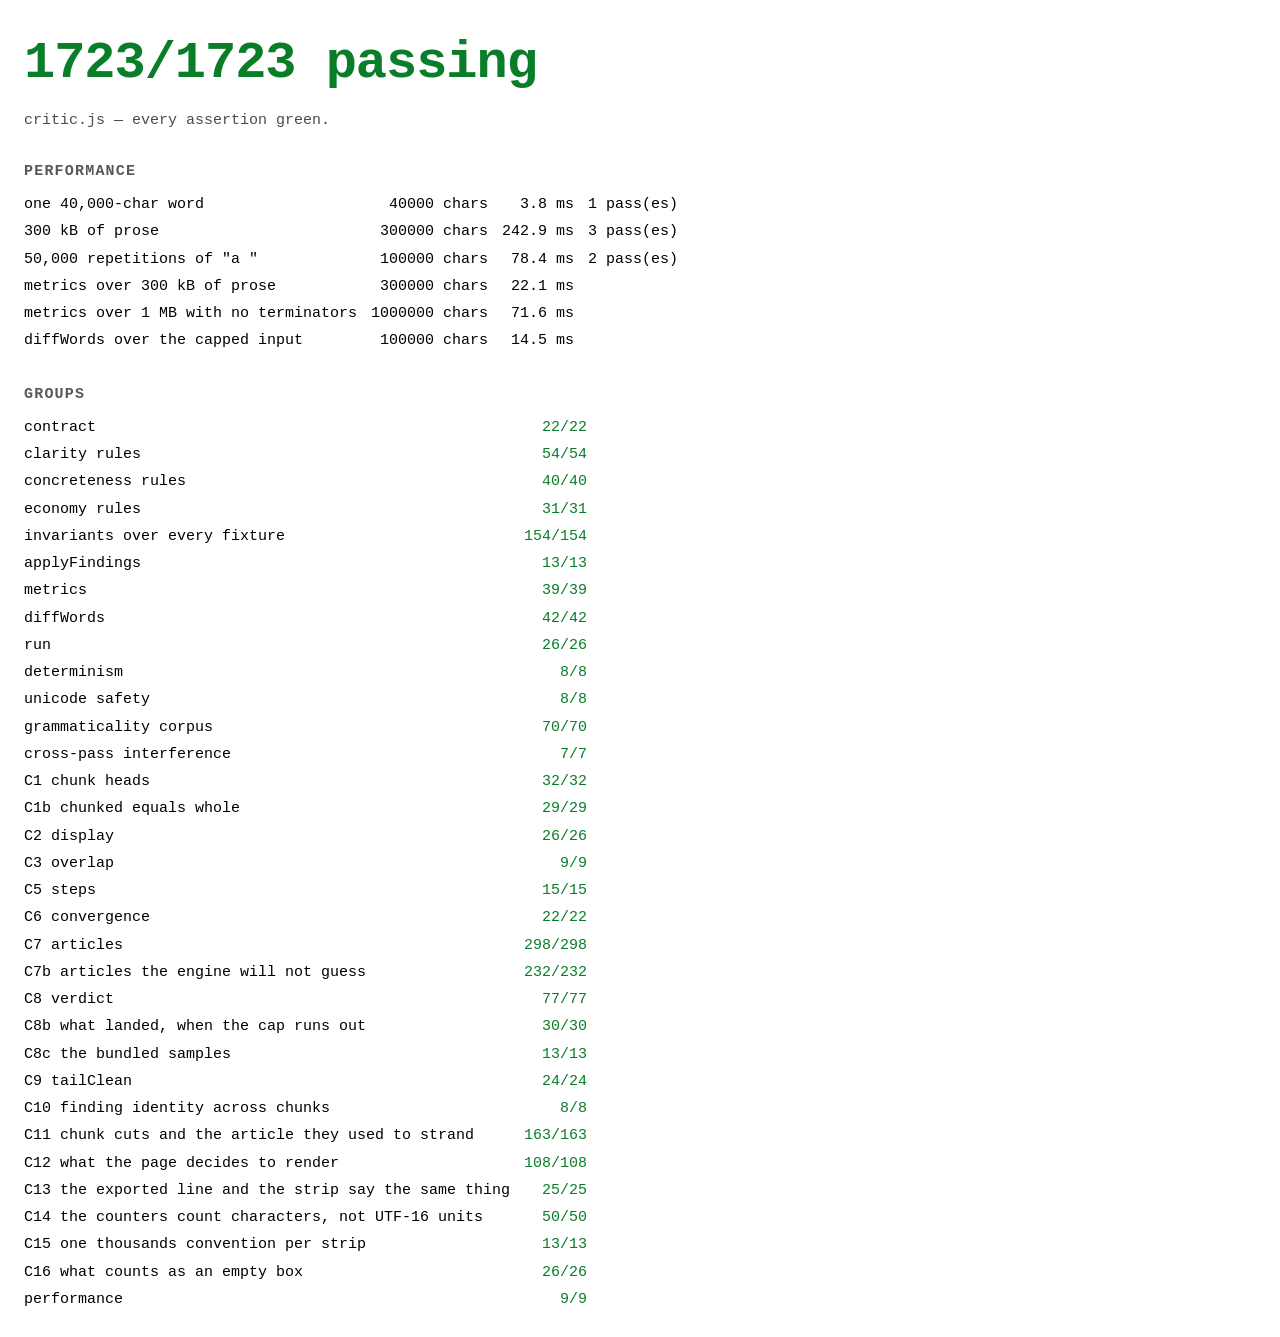
==== commit 5da87900: "findings: a closed quote starts at one x, not wherever it happened to fit 8fe1c81 gave a closed find" ====
--- a/tests.html
+++ b/tests.html
@@ -2425,6 +2425,35 @@
   ok('a pointer’s body carries no replacement line',
      P.renderFinding(fPtr('long-sentence'), true).querySelector('.repl') === null);
 
+  // --- the order of the summary row, which the narrow stylesheet leans on ----------
+  // Narrow, a closed summary is a block: the rule name and its tag take the first line and
+  // the quote starts the second at a fixed x. That only holds while the tag comes between
+  // the name and the quote in document order — a tag emitted after the quote would land
+  // under it, on the quote's line, and the badge would read as a label for the quote
+  // rather than for the rule. The stylesheet cannot assert this; the DOM it styles can.
+  function summaryClasses(f, open) {
+    var kids = summaryOf(f, open).children, out = [], i;
+    for (i = 0; i < kids.length; i++) out.push(kids[i].className);
+    return out;
+  }
+  eq('a closed pointer row is rule name, tag, quote, in that order',
+     summaryClasses(fPtr('long-sentence'), false), ['rule-name', 'finding-tag', 'quote']);
+  eq('an open pointer row is the same three in the same order',
+     summaryClasses(fPtr('long-sentence'), true), ['rule-name', 'finding-tag', 'quote']);
+  eq('a finding with a replacement is rule name then quote',
+     summaryClasses(fApp('jargon'), false), ['rule-name', 'quote']);
+  var ORDER_ROW = summaryOf(fPtr('long-sentence'), false);
+  ok('the tag precedes the quote in document order',
+     !!(ORDER_ROW.querySelector('.finding-tag').compareDocumentPosition(
+          ORDER_ROW.querySelector('.quote')) & Node.DOCUMENT_POSITION_FOLLOWING));
+  // A capped quote's note is the one thing that follows the quote, and it is hidden while
+  // the finding is closed, so it never joins the two lines the closed row is made of.
+  var LONGQ = { rule: 'jargon', ruleName: 'Jargon', why: 'w', replacement: null,
+                quote: new Array(120).join('holistic framework ') };
+  eq('a capped quote puts its note after the quote and nowhere else',
+     summaryClasses(LONGQ, false), ['rule-name', 'finding-tag', 'quote',
+                                    'truncated-note quote-note']);
+
   // --- Expand all says which way it will go ------------------------------
   // The button's label and aria-expanded are recomputed from the list by a capture-phase
   // toggle listener. <details> fires toggle asynchronously, so this dispatches the event
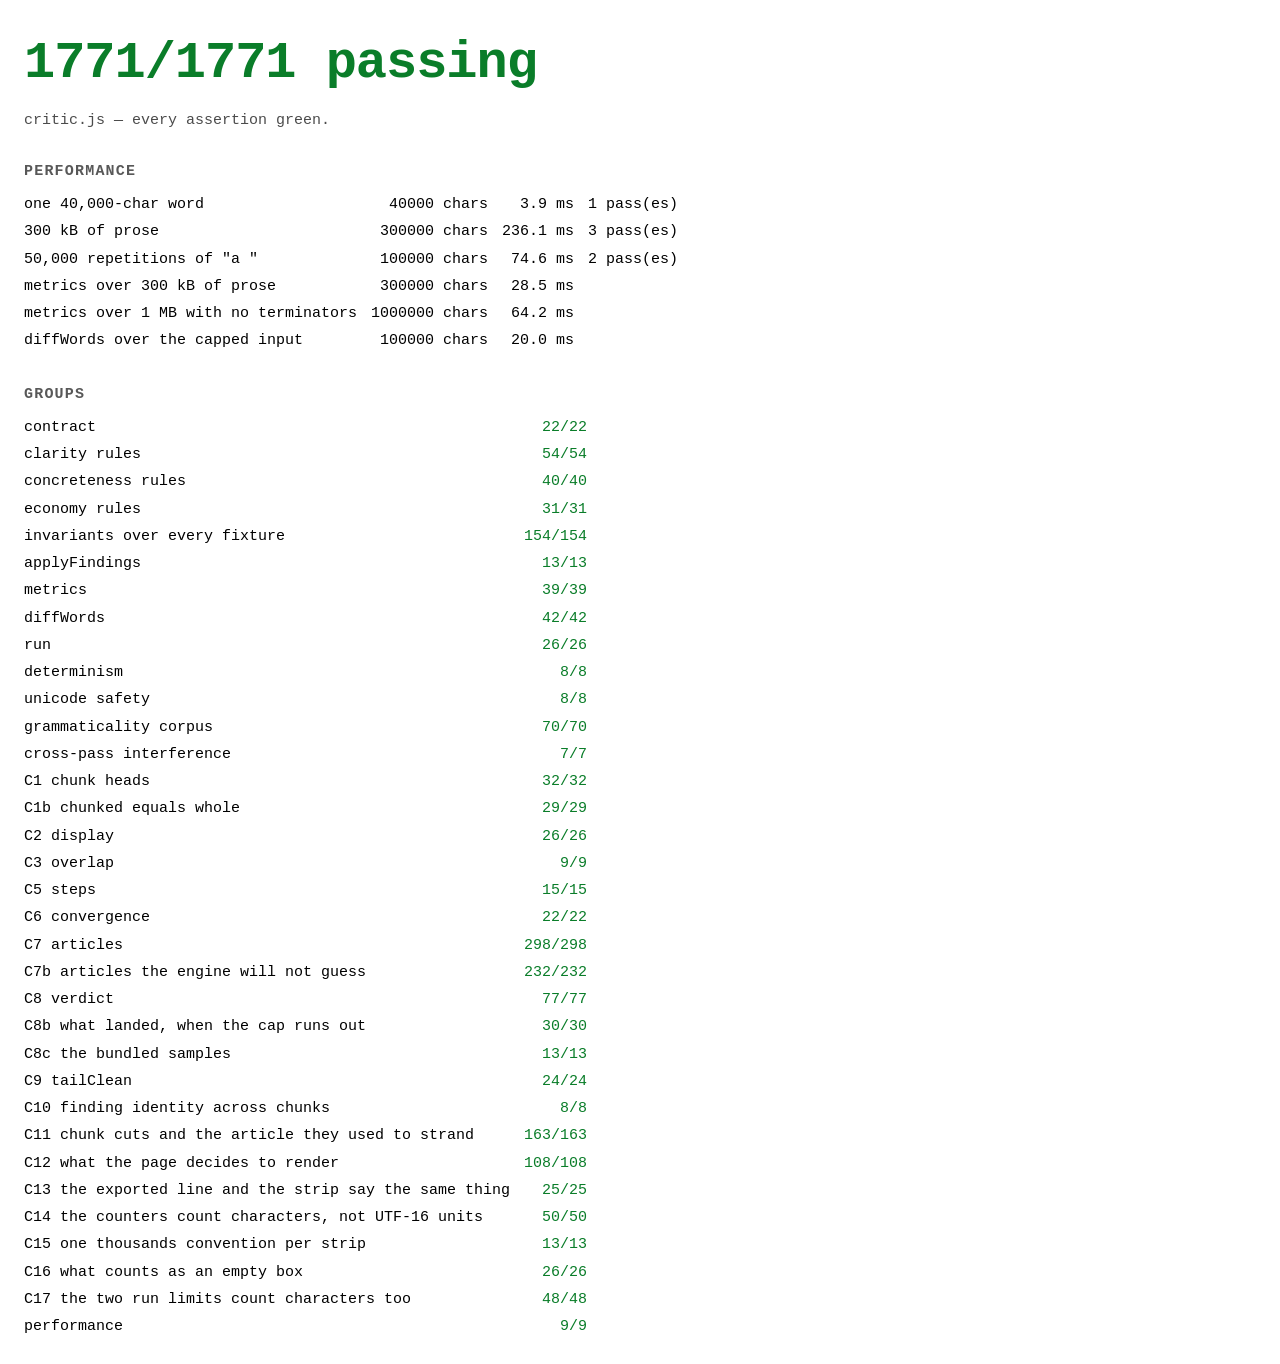
==== commit 5113ea06: "display caps: the two run limits count characters, like the three counters already do 6dc6f7e moved " ====
--- a/tests.html
+++ b/tests.html
@@ -152,10 +152,11 @@
   })(), ['CriticLoopPage']);
   eq('and it exports exactly the page surface this suite drives',
      Object.keys(window.CriticLoopPage || {}).sort(),
-     ['API_ERROR_CHARS', 'DRAFT_DISPLAY_CHARS', 'FINDINGS_OPEN_CAP', 'METRIC_ROWS',
-      'QUOTE_DISPLAY_CHARS', 'apiErrorMessage', 'appliedTotal', 'counterLabel',
-      'expandAllControl', 'isApplicable', 'isBlankInput', 'metricLine', 'metricsStrip',
-      'openFlags', 'renderFinding', 'shortenForDisplay', 'shortenQuoteForDisplay',
+     ['API_ERROR_CHARS', 'CHUNK_THRESHOLD', 'DIFF_CHAR_LIMIT', 'DRAFT_DISPLAY_CHARS',
+      'FINDINGS_OPEN_CAP', 'METRIC_ROWS', 'QUOTE_DISPLAY_CHARS', 'apiErrorMessage',
+      'appliedTotal', 'codePointCount', 'counterLabel', 'expandAllControl', 'isApplicable',
+      'isBlankInput', 'longerThan', 'metricLine', 'metricsStrip', 'openFlags',
+      'pairLongerThan', 'renderFinding', 'shortenForDisplay', 'shortenQuoteForDisplay',
       'splitChunks', 'verdictLine'].sort());
   ok('app.js loaded without a page around it',
      window.CriticLoopPage && typeof window.CriticLoopPage.splitChunks === 'function');
@@ -3046,6 +3047,119 @@
      C.metrics(KEEP).chars, KEEP.length);
 
   /* ==================================================================== */
+  g('C17 the two run limits count characters too');
+  // C14 moved three display counters to code points and left the two limits a run applies
+  // on UTF-16 units, so one paste could be told two different things in one word:
+  // 'We utilise ... ' + 3,000 emoji is 6,077 units and 3,077 characters, the counter under
+  // the box read "3,077 characters", and the same run then announced "4 findings across
+  // 3 chunks" and "This draft is too large for a word-level diff" off a 6,000 and a 12,000
+  // that had counted the units. Both limits now count what the counter counts.
+  var EMO2 = '😀';
+  function rep2(str, n) { return new Array(n + 1).join(str); }
+
+  eq('the shipped limits are the ones this group drives',
+     [P.CHUNK_THRESHOLD, P.DIFF_CHAR_LIMIT], [6000, 12000]);
+
+  // --- codePointCount agrees with the array it replaces -------------------
+  [['', 0], ['abc', 3], ['é', 1], ['é', 2], [EMO2, 1], [rep2(EMO2, 7), 7],
+   ['a' + EMO2 + 'b', 3], ['\ud83d', 1], [EMO2 + '\ud83d', 2],
+   ['👨‍👩‍👧', 5]].forEach(function (row) {
+    record('codePointCount counts ' + JSON.stringify(row[0]) + ' as ' + row[1],
+           P.codePointCount(row[0]) === row[1], row[1], P.codePointCount(row[0]));
+  });
+  eq('a missing value counts as nothing',
+     [P.codePointCount(null), P.codePointCount(undefined)], [0, 0]);
+  eq('the counter under the box and the limits count with the same function',
+     P.counterLabel(rep2(EMO2, 3000)),
+     '3,000 characters');
+  // stopAt is the reason a limit test does not walk a whole paste. It stops at the number
+  // asked for and never above it.
+  eq('the walk stops at the number the caller asked for',
+     [P.codePointCount(rep2('a', 100000), 7), P.codePointCount('abc', 99)], [7, 3]);
+
+  // --- ASCII is unchanged, which is the point ----------------------------
+  // For pure ASCII a code point is a UTF-16 unit, so the migration must be invisible at
+  // the boundary. These assert the new predicate against the arithmetic the old one did.
+  [5998, 5999, 6000, 6001, 6002].forEach(function (n) {
+    var t = rep2('a', n);
+    record('ASCII ' + n + ' characters vs the 6,000 chunk threshold',
+           P.longerThan(t, P.CHUNK_THRESHOLD) === (n > 6000) &&
+           P.longerThan(t, P.CHUNK_THRESHOLD) === (t.length > P.CHUNK_THRESHOLD),
+           n > 6000, P.longerThan(t, P.CHUNK_THRESHOLD));
+  });
+  [[5999, 6000], [6000, 6000], [6000, 6001], [6500, 6500], [12000, 0], [12000, 1],
+   [13000, 0], [0, 13000]].forEach(function (pair) {
+    var a = rep2('a', pair[0]), b = rep2('b', pair[1]);
+    var want = (pair[0] + pair[1]) > 12000;
+    record('ASCII ' + pair[0] + ' + ' + pair[1] + ' vs the 12,000 diff limit',
+           P.pairLongerThan(a, b, P.DIFF_CHAR_LIMIT) === want &&
+           P.pairLongerThan(a, b, P.DIFF_CHAR_LIMIT) === ((a.length + b.length) > 12000),
+           want, P.pairLongerThan(a, b, P.DIFF_CHAR_LIMIT));
+  });
+
+  // --- astral text is counted, not doubled -------------------------------
+  [[2999, false], [3000, false], [5999, false], [6000, false], [6001, true],
+   [6002, true]].forEach(function (row) {
+    var t = rep2(EMO2, row[0]);
+    record(row[0] + ' emoji (' + t.length + ' UTF-16 units) is chunked: ' + row[1],
+           P.longerThan(t, P.CHUNK_THRESHOLD) === row[1], row[1],
+           P.longerThan(t, P.CHUNK_THRESHOLD));
+  });
+  ok('one character over the chunk line is over it whatever it is made of',
+     P.longerThan('x' + rep2(EMO2, 6000), P.CHUNK_THRESHOLD) === true &&
+     P.longerThan(rep2(EMO2, 6000), P.CHUNK_THRESHOLD) === false);
+  [[5999, false], [6000, false], [6001, true]].forEach(function (row) {
+    var t = rep2(EMO2, row[0]);
+    record('a pair of ' + row[0] + '-emoji drafts is past the diff limit: ' + row[1],
+           P.pairLongerThan(t, t, P.DIFF_CHAR_LIMIT) === row[1], row[1],
+           P.pairLongerThan(t, t, P.DIFF_CHAR_LIMIT));
+  });
+  ok('the pair limit counts the two drafts as one length, not each on its own',
+     P.pairLongerThan(rep2(EMO2, 11000), rep2(EMO2, 1000), P.DIFF_CHAR_LIMIT) === false &&
+     P.pairLongerThan(rep2(EMO2, 11000), rep2(EMO2, 1001), P.DIFF_CHAR_LIMIT) === true);
+
+  // --- the paste from the report -----------------------------------------
+  var REPRO = 'We utilise a holistic framework to leverage synergies at this point in time. ' +
+              rep2(EMO2, 3000);
+  eq('the reported paste is 6,077 UTF-16 units and 3,077 characters',
+     [REPRO.length, P.codePointCount(REPRO)], [6077, 3077]);
+  eq('the counter under the box calls it 3,077 characters',
+     P.counterLabel(REPRO), '3,077 characters');
+  ok('so it is not chunked, and the page no longer announces chunks for it',
+     P.longerThan(REPRO, P.CHUNK_THRESHOLD) === false);
+  ok('and it is not too large for a word-level diff against itself',
+     P.pairLongerThan(REPRO, REPRO, P.DIFF_CHAR_LIMIT) === false);
+  ok('the same paste on the old unit arithmetic would have been both',
+     REPRO.length > P.CHUNK_THRESHOLD && (REPRO.length * 2) > P.DIFF_CHAR_LIMIT);
+  // 3,077 characters of ASCII is neither, which is the agreement being asserted.
+  ok('3,077 ASCII characters are neither, as the counter implies',
+     P.longerThan(rep2('a', 3077), P.CHUNK_THRESHOLD) === false &&
+     P.pairLongerThan(rep2('a', 3077), rep2('a', 3077), P.DIFF_CHAR_LIMIT) === false);
+
+  // --- a limit test costs the limit, not the paste ------------------------
+  // codePoints() builds one string per character; a ten-megabyte paste through it is ten
+  // million allocations on a keystroke. The count walks and the limit tests stop early.
+  var HUGE = rep2('a', 10000000);
+  /* Warm the path, not the input. join() hands back a rope; the first indexed read of it
+     flattens ten megabytes, which is an artifact of how this test built the string and not
+     of the limit test — a paste out of a textarea is flat already. */
+  P.longerThan('abc', 2); P.pairLongerThan('abc', 'd', 2);
+  P.codePointCount(HUGE, 2);
+  var ht0 = performance.now();
+  var hugeChunked = P.longerThan(HUGE, P.CHUNK_THRESHOLD);
+  var hugeDiff = P.pairLongerThan(HUGE, HUGE, P.DIFF_CHAR_LIMIT);
+  var hugeLimitMs = performance.now() - ht0;
+  record('both limit tests on a 10,000,000-character paste under 5 ms',
+         hugeLimitMs < 5, '< 5 ms', hugeLimitMs.toFixed(3) + ' ms');
+  ok('and they still answer correctly', hugeChunked === true && hugeDiff === true);
+  var ct0 = performance.now();
+  var hugeLabel = P.counterLabel(HUGE);
+  var hugeCounterMs = performance.now() - ct0;
+  record('the counter under the box on the same paste under 250 ms',
+         hugeCounterMs < 250, '< 250 ms', hugeCounterMs.toFixed(1) + ' ms');
+  eq('and it says what it should', hugeLabel, '10,000,000 characters');
+
+  /* ==================================================================== */
   g('performance');
   var PERF = [
     ['one 40,000-char word', 'x'.repeat(40000)],
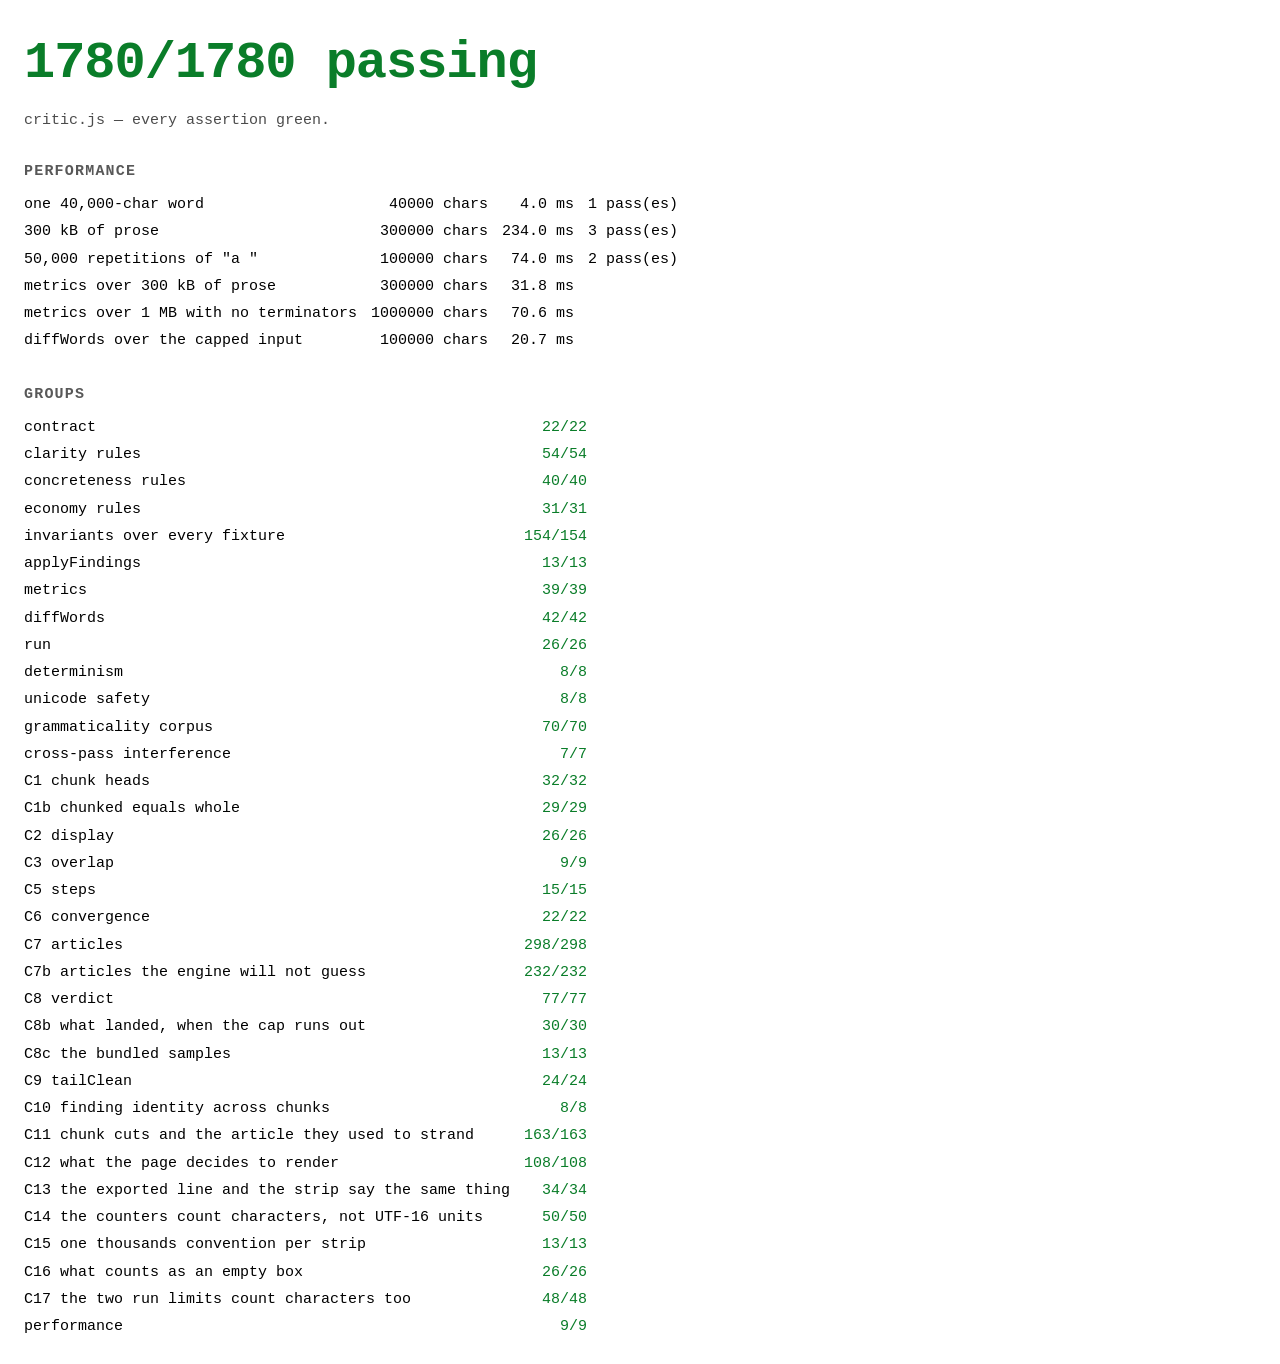
==== commit 880ac06f: "metrics: the exported line takes its column names from the strip's list, not a copy The strip prints" ====
--- a/tests.html
+++ b/tests.html
@@ -2774,23 +2774,24 @@
                        hedges: 0 };
   eq('the exported line carries the mean word column',
      ML(ALMOST_BEFORE, null),
-     'words 60, sentences 4, mean sentence 15.0, mean word 4.4, hedges 0');
+     'words 60, sentences 4, mean sentence (words) 15.0, mean word (chars) 4.4, hedges 0');
   ok('so a pass that only moved mean word no longer exports twice the same line',
      ML(ALMOST_BEFORE, null) !== ML(ALMOST_AFTER, ALMOST_BEFORE));
   eq('and the number it moved to is the one the strip prints',
      ML(ALMOST_AFTER, ALMOST_BEFORE),
-     'words 60, sentences 4, mean sentence 15.0, mean word 4.2, hedges 0');
+     'words 60, sentences 4, mean sentence (words) 15.0, mean word (chars) 4.2, hedges 0');
 
   // Both means keep their decimal, the way the strip's mean columns do — num1, not num.
   eq('a mean that lands on a whole number keeps its decimal in the export',
      ML({ words: 20, sentences: 2, meanSentenceLength: 10, meanWordLength: 5, hedges: 0 }, null),
-     'words 20, sentences 2, mean sentence 10.0, mean word 5.0, hedges 0');
+     'words 20, sentences 2, mean sentence (words) 10.0, mean word (chars) 5.0, hedges 0');
   [[0.15, '0.2'], [0.35, '0.4'], [1.15, '1.2'], [9.95, '10.0'], [4.96, '5.0'], [5.04, '5.0']]
     .forEach(function (row) {
       var txt = ML({ words: 10, sentences: 2, meanSentenceLength: 5, meanWordLength: row[0],
                      hedges: 0 }, null);
       record('the export rounds a mean of ' + row[0] + ' to ' + row[1],
-             txt.indexOf('mean word ' + row[1]) >= 0, 'mean word ' + row[1], txt);
+             txt.indexOf('mean word (chars) ' + row[1]) >= 0,
+             'mean word (chars) ' + row[1], txt);
     });
 
   // The suppression rule the README states: mean sentence prints when a draft has more than
@@ -2799,14 +2800,14 @@
   var CORP0 = { words: 75, sentences: 1, meanSentenceLength: 75, meanWordLength: 4.72, hedges: 0 };
   var CORP3 = { words: 51, sentences: 1, meanSentenceLength: 51, meanWordLength: 4.94, hedges: 0 };
   eq('a one-sentence draft drops mean sentence from the export too',
-     ML(CORP0, null), 'words 75, sentences 1, mean word 4.7, hedges 0');
+     ML(CORP0, null), 'words 75, sentences 1, mean word (chars) 4.7, hedges 0');
   eq('the strip drops the same column for the same record',
      stripCols(CORP0, null), ['words', 'sentences', 'mean word (chars)', 'hedges']);
   eq('and the two renderings list the same columns in the same order',
-     lineCols(CORP0, null), ['words', 'sentences', 'mean word', 'hedges']);
+     lineCols(CORP0, null), ['words', 'sentences', 'mean word (chars)', 'hedges']);
   eq('a draft of more than one sentence keeps it',
      lineCols(ALMOST_BEFORE, null),
-     ['words', 'sentences', 'mean sentence', 'mean word', 'hedges']);
+     ['words', 'sentences', 'mean sentence (words)', 'mean word (chars)', 'hedges']);
   eq('the strip keeps it for the same record',
      stripCols(ALMOST_BEFORE, null),
      ['words', 'sentences', 'mean sentence (words)', 'mean word (chars)', 'hedges']);
@@ -2831,6 +2832,28 @@
       record('footer pair ' + i + ': both halves print the same columns', left === right,
              'same', left + ' / ' + right);
     });
+
+  // The export and the strip no longer hold two lists of column names. These assert the
+  // names against each other rather than against a literal, so a rename that reaches one
+  // and not the other is red wherever it is made. The strip's labels carry the units day
+  // 047 added; the export used to print "mean sentence 15.0, mean word 4.4" and reopened
+  // in the file the ambiguity the units closed on screen.
+  [[ALMOST_BEFORE, null], [CORP0, null], [CORP0, THREE], [CORP0, CORP3], [THREE, CORP0],
+   [ALMOST_AFTER, ALMOST_BEFORE]].forEach(function (pair, i) {
+    eq('pair ' + i + ': the exported columns are the strip\u2019s columns, name for name',
+       lineCols(pair[0], pair[1]), stripCols(pair[0], pair[1]));
+  });
+  ok('so both mean columns carry their unit in the export',
+     ML(ALMOST_BEFORE, null).indexOf('mean sentence (words) ') >= 0 &&
+     ML(ALMOST_BEFORE, null).indexOf('mean word (chars) ') >= 0);
+  // METRIC_ROWS is the single list. Reading it here is what makes that checkable.
+  eq('and the export prints every row of METRIC_ROWS, in order',
+     lineCols(ALMOST_BEFORE, null),
+     P.METRIC_ROWS.map(function (r) { return r.label; }));
+  // A record missing a key exports the 0 the strip draws, not "undefined".
+  eq('a metrics record with a missing column exports the same 0 the strip draws',
+     ML({ words: 3, sentences: 2 }, null),
+     'words 3, sentences 2, mean sentence (words) 0.0, mean word (chars) 0.0, hedges 0');
 
   eq('a missing metrics record still exports the one word it always did', ML(null, null), 'n/a');
   eq('and an absent prev is the same as no prev', ML(ALMOST_BEFORE), ML(ALMOST_BEFORE, null));
@@ -2976,7 +2999,7 @@
   // The exported line prints the same numbers in the same shape.
   eq('the exported line groups what the strip groups',
      P.metricLine(BIG_NOW, BIG_WAS),
-     'words 5,100, sentences 100, mean sentence 51.0, mean word 4.9, hedges 0');
+     'words 5,100, sentences 100, mean sentence (words) 51.0, mean word (chars) 4.9, hedges 0');
   // Under a thousand nothing moves, and a mean keeps the one-decimal form it had.
   var SMALL = P.metricsStrip({ words: 41, sentences: 2, meanSentenceLength: 20.5,
                                meanWordLength: 4.94, hedges: 0 },
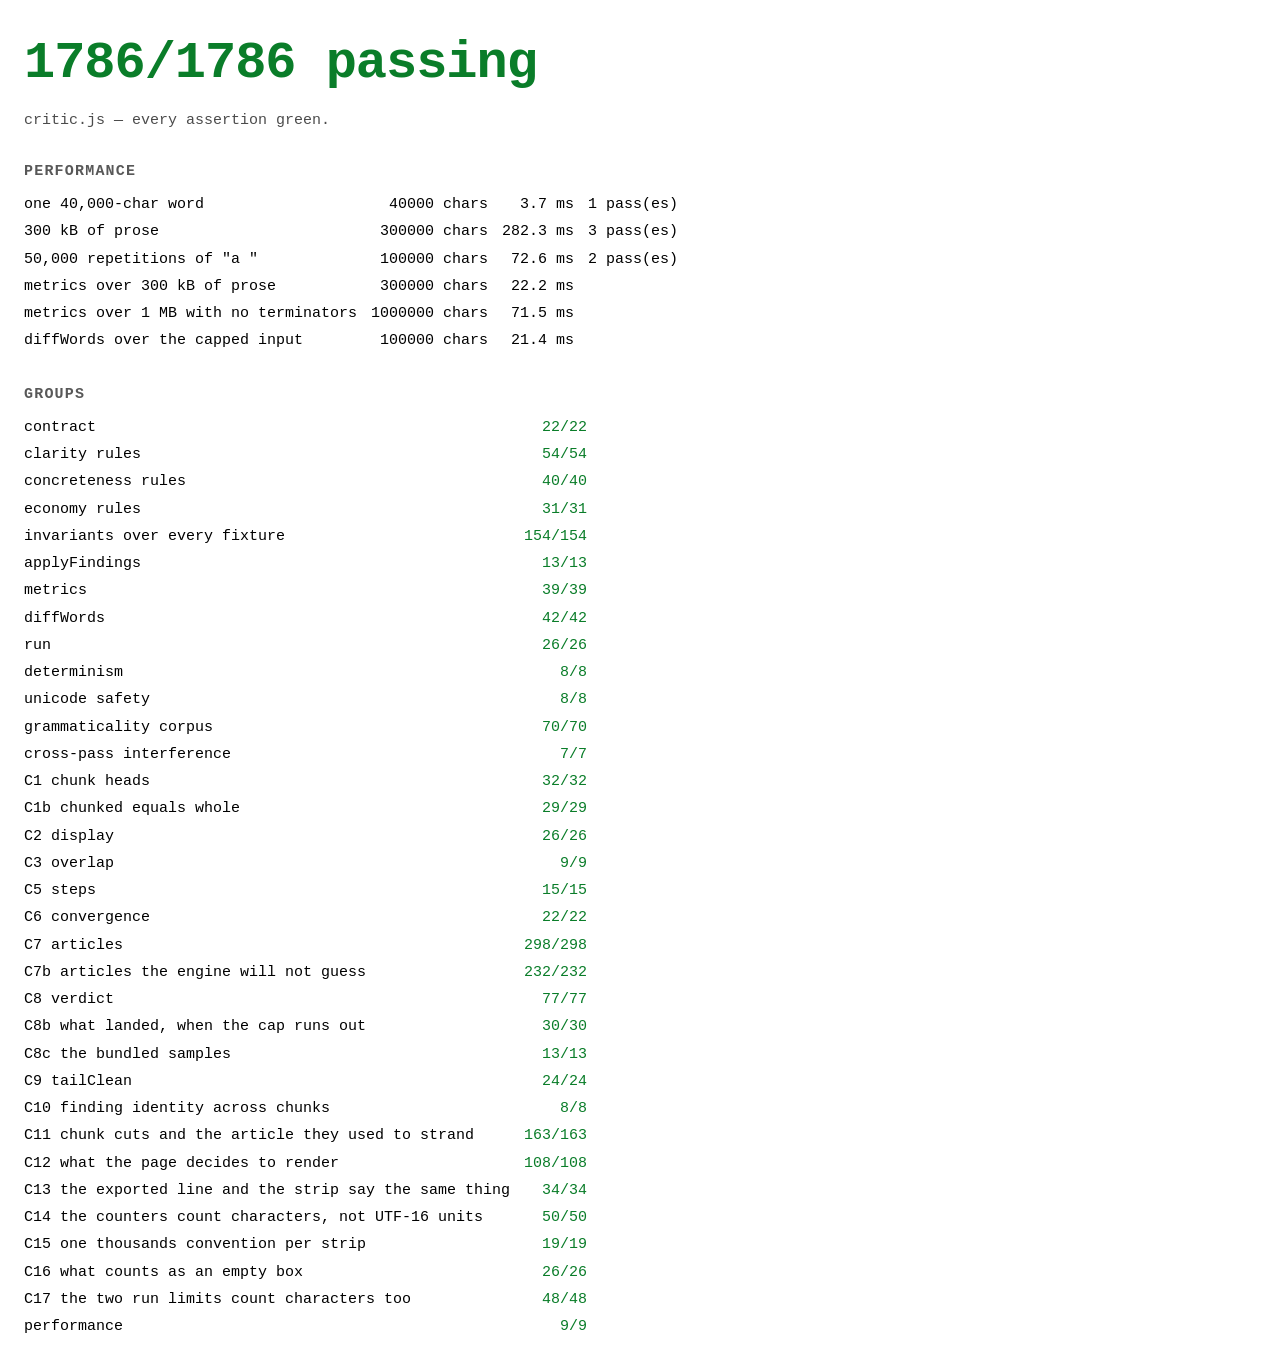
==== commit 622e69ac: "metrics: one comma per exported line does one job, not two 303bc2d taught num() to group thousands a" ====
--- a/tests.html
+++ b/tests.html
@@ -153,7 +153,7 @@
   eq('and it exports exactly the page surface this suite drives',
      Object.keys(window.CriticLoopPage || {}).sort(),
      ['API_ERROR_CHARS', 'CHUNK_THRESHOLD', 'DIFF_CHAR_LIMIT', 'DRAFT_DISPLAY_CHARS',
-      'FINDINGS_OPEN_CAP', 'METRIC_ROWS', 'QUOTE_DISPLAY_CHARS', 'apiErrorMessage',
+      'FINDINGS_OPEN_CAP', 'METRIC_ROWS', 'METRIC_SEP', 'QUOTE_DISPLAY_CHARS', 'apiErrorMessage',
       'appliedTotal', 'codePointCount', 'counterLabel', 'expandAllControl', 'isApplicable',
       'isBlankInput', 'longerThan', 'metricLine', 'metricsStrip', 'openFlags',
       'pairLongerThan', 'renderFinding', 'shortenForDisplay', 'shortenQuoteForDisplay',
@@ -2763,7 +2763,7 @@
     return out;
   }
   function lineCols(m, prev) {
-    return ML(m, prev).split(', ').map(function (part) {
+    return ML(m, prev).split(P.METRIC_SEP).map(function (part) {
       return part.replace(/ [-−+±0-9.,→ ]+$/, '');
     });
   }
@@ -2774,17 +2774,17 @@
                        hedges: 0 };
   eq('the exported line carries the mean word column',
      ML(ALMOST_BEFORE, null),
-     'words 60, sentences 4, mean sentence (words) 15.0, mean word (chars) 4.4, hedges 0');
+     'words 60 · sentences 4 · mean sentence (words) 15.0 · mean word (chars) 4.4 · hedges 0');
   ok('so a pass that only moved mean word no longer exports twice the same line',
      ML(ALMOST_BEFORE, null) !== ML(ALMOST_AFTER, ALMOST_BEFORE));
   eq('and the number it moved to is the one the strip prints',
      ML(ALMOST_AFTER, ALMOST_BEFORE),
-     'words 60, sentences 4, mean sentence (words) 15.0, mean word (chars) 4.2, hedges 0');
+     'words 60 · sentences 4 · mean sentence (words) 15.0 · mean word (chars) 4.2 · hedges 0');
 
   // Both means keep their decimal, the way the strip's mean columns do — num1, not num.
   eq('a mean that lands on a whole number keeps its decimal in the export',
      ML({ words: 20, sentences: 2, meanSentenceLength: 10, meanWordLength: 5, hedges: 0 }, null),
-     'words 20, sentences 2, mean sentence (words) 10.0, mean word (chars) 5.0, hedges 0');
+     'words 20 · sentences 2 · mean sentence (words) 10.0 · mean word (chars) 5.0 · hedges 0');
   [[0.15, '0.2'], [0.35, '0.4'], [1.15, '1.2'], [9.95, '10.0'], [4.96, '5.0'], [5.04, '5.0']]
     .forEach(function (row) {
       var txt = ML({ words: 10, sentences: 2, meanSentenceLength: 5, meanWordLength: row[0],
@@ -2800,7 +2800,7 @@
   var CORP0 = { words: 75, sentences: 1, meanSentenceLength: 75, meanWordLength: 4.72, hedges: 0 };
   var CORP3 = { words: 51, sentences: 1, meanSentenceLength: 51, meanWordLength: 4.94, hedges: 0 };
   eq('a one-sentence draft drops mean sentence from the export too',
-     ML(CORP0, null), 'words 75, sentences 1, mean word (chars) 4.7, hedges 0');
+     ML(CORP0, null), 'words 75 · sentences 1 · mean word (chars) 4.7 · hedges 0');
   eq('the strip drops the same column for the same record',
      stripCols(CORP0, null), ['words', 'sentences', 'mean word (chars)', 'hedges']);
   eq('and the two renderings list the same columns in the same order',
@@ -2853,7 +2853,7 @@
   // A record missing a key exports the 0 the strip draws, not "undefined".
   eq('a metrics record with a missing column exports the same 0 the strip draws',
      ML({ words: 3, sentences: 2 }, null),
-     'words 3, sentences 2, mean sentence (words) 0.0, mean word (chars) 0.0, hedges 0');
+     'words 3 · sentences 2 · mean sentence (words) 0.0 · mean word (chars) 0.0 · hedges 0');
 
   eq('a missing metrics record still exports the one word it always did', ML(null, null), 'n/a');
   eq('and an absent prev is the same as no prev', ML(ALMOST_BEFORE), ML(ALMOST_BEFORE, null));
@@ -2999,7 +2999,33 @@
   // The exported line prints the same numbers in the same shape.
   eq('the exported line groups what the strip groups',
      P.metricLine(BIG_NOW, BIG_WAS),
-     'words 5,100, sentences 100, mean sentence (words) 51.0, mean word (chars) 4.9, hedges 0');
+     'words 5,100 · sentences 100 · mean sentence (words) 51.0 · mean word (chars) 4.9 · hedges 0');
+  // ...and one comma per line does one job. Once num() grouped thousands, ", " between the
+  // fields made the comma both the thousands separator and the field separator in the same
+  // line: "words 7,400, sentences 1,000, mean sentence (words) 7.4". The fields are now
+  // divided by the page's own separator, the one already in "Pass 2 · Draft 2".
+  eq('the exported fields are divided by the separator the page uses elsewhere',
+     P.METRIC_SEP, ' \u00b7 ');
+  var GROUPED = P.metricLine({ words: 7400, sentences: 1000, meanSentenceLength: 7.4,
+                               meanWordLength: 4.4, hedges: 1200 }, null);
+  eq('a line whose every number is grouped still splits into one field per column',
+     GROUPED.split(P.METRIC_SEP).length, P.METRIC_ROWS.length);
+  eq('and it reads like this',
+     GROUPED,
+     'words 7,400 \u00b7 sentences 1,000 \u00b7 mean sentence (words) 7.4 \u00b7 ' +
+     'mean word (chars) 4.4 \u00b7 hedges 1,200');
+  ok('every comma left in that line is inside a number',
+     /^(?:[^,]|(?<=\d),(?=\d{3}(?!\d)))*$/.test(GROUPED));
+  ok('no column name carries the separator or the comma',
+     P.METRIC_ROWS.every(function (r) {
+       return r.label.indexOf(P.METRIC_SEP.trim()) === -1 && r.label.indexOf(',') === -1;
+     }));
+  // The footer prints two of these lines either side of an arrow; the arrow still separates
+  // the pair and the dots still separate the fields.
+  ok('the footer pair is still two lines with one arrow between them',
+     (P.metricLine(BIG_NOW, BIG_WAS) + ' \u2192 ' + P.metricLine(BIG_WAS, BIG_NOW))
+       .split(' \u2192 ').length === 2);
+
   // Under a thousand nothing moves, and a mean keeps the one-decimal form it had.
   var SMALL = P.metricsStrip({ words: 41, sentences: 2, meanSentenceLength: 20.5,
                                meanWordLength: 4.94, hedges: 0 },
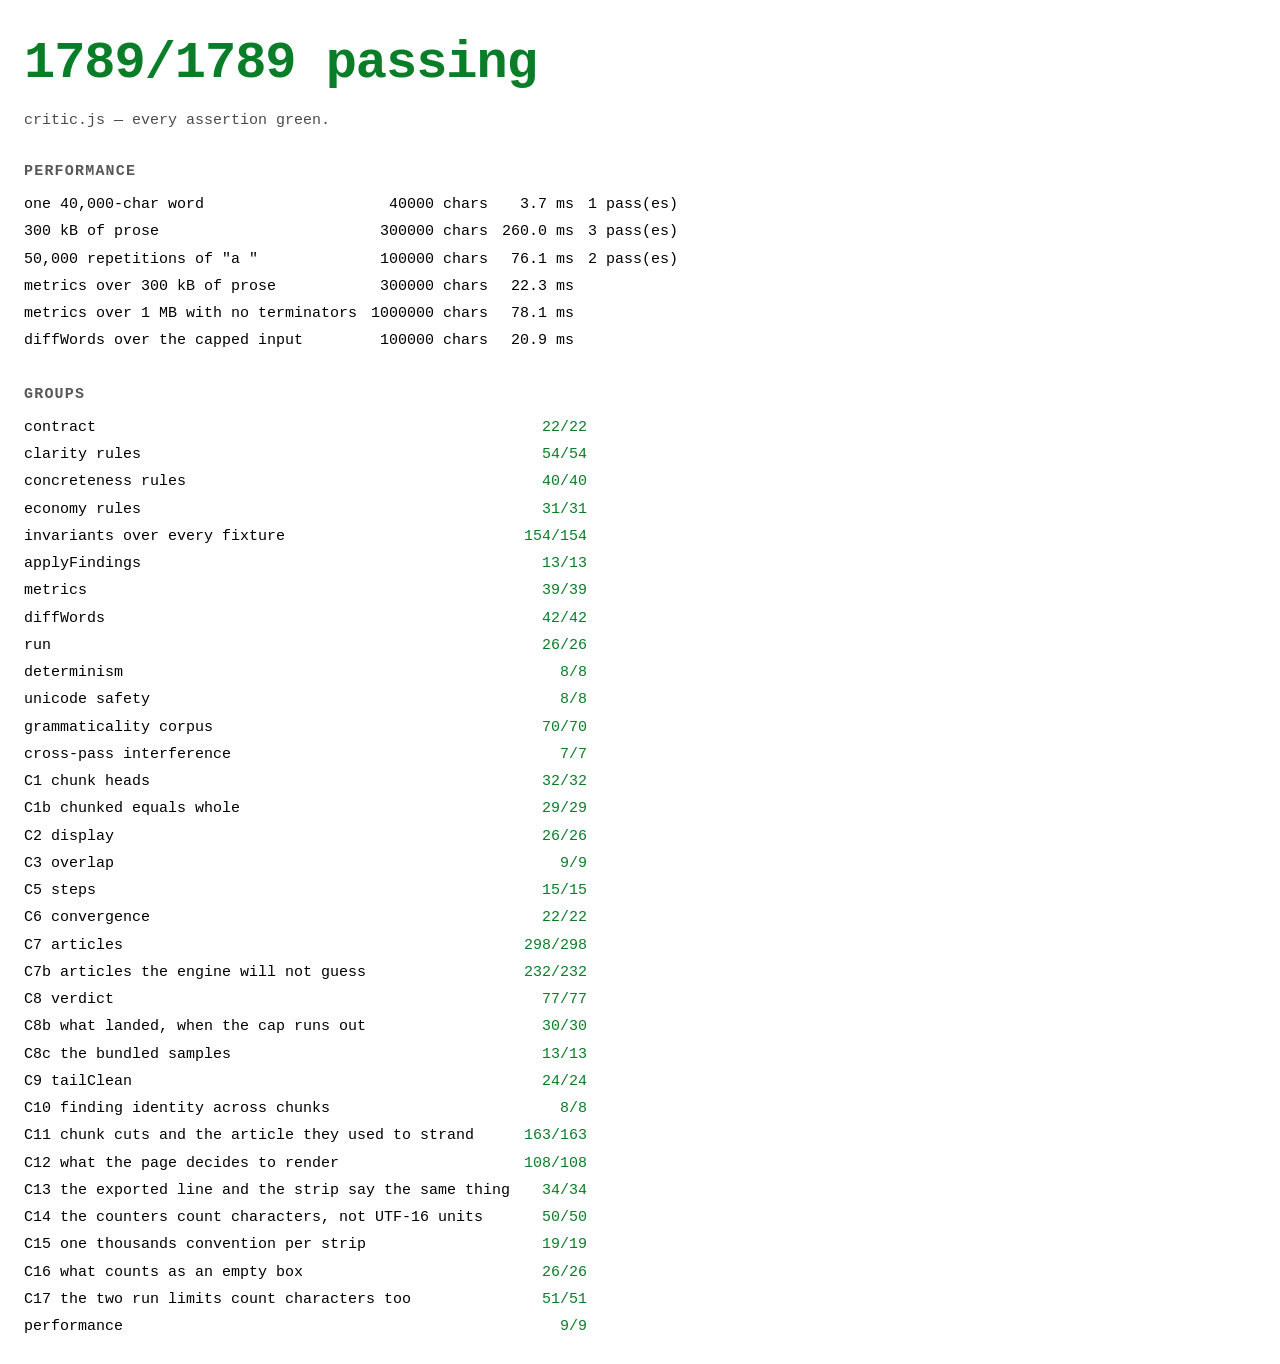
==== commit 54fb882b: "docs: "characters" is code points, and the README says so rather than implying it Every counter and " ====
--- a/tests.html
+++ b/tests.html
@@ -3118,9 +3118,16 @@
   });
   eq('a missing value counts as nothing',
      [P.codePointCount(null), P.codePointCount(undefined)], [0, 0]);
-  eq('the counter under the box and the limits count with the same function',
-     P.counterLabel(rep2(EMO2, 3000)),
-     '3,000 characters');
+  // The README says this unit out loud, and says where it parts company with the count a
+  // reader would make by eye. These are the three examples it gives.
+  eq('3,000 emoji are 3,000 characters, not the 6,000 units they are stored as',
+     P.counterLabel(rep2(EMO2, 3000)), '3,000 characters');
+  eq('a ZWJ family emoji is five, which is not what a reader sees',
+     P.counterLabel('👨‍👩‍👧'), '5 characters');
+  eq('and an é written as e + a combining accent is two',
+     P.counterLabel('e\u0301'), '2 characters');
+  eq('the same é written as one code point is one',
+     P.counterLabel('\u00e9'), '1 character');
   // stopAt is the reason a limit test does not walk a whole paste. It stops at the number
   // asked for and never above it.
   eq('the walk stops at the number the caller asked for',
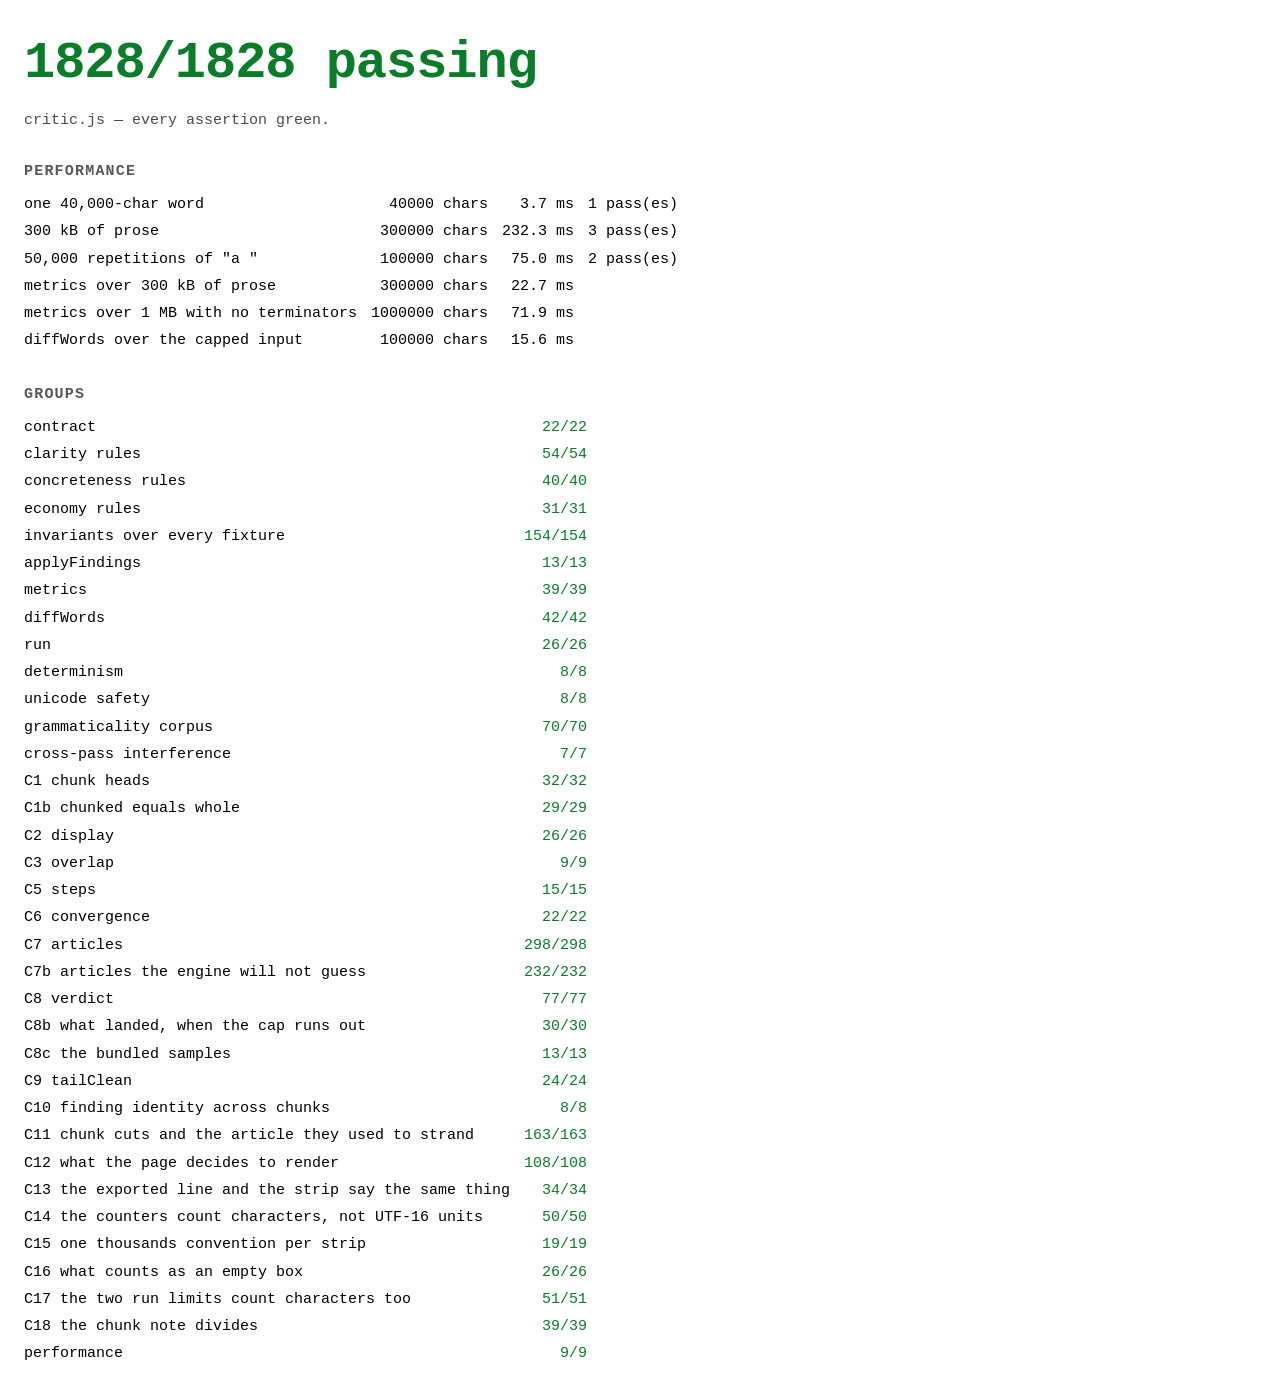
==== commit 82f463e9: "chunk note: the size the note prints is the size the chunks have The note's total moved to code poin" ====
--- a/tests.html
+++ b/tests.html
@@ -157,7 +157,7 @@
       'appliedTotal', 'codePointCount', 'counterLabel', 'expandAllControl', 'isApplicable',
       'isBlankInput', 'longerThan', 'metricLine', 'metricsStrip', 'openFlags',
       'pairLongerThan', 'renderFinding', 'shortenForDisplay', 'shortenQuoteForDisplay',
-      'splitChunks', 'verdictLine'].sort());
+      'splitChunks', 'verdictLine', 'chunkNote', 'meanChunkChars'].sort());
   ok('app.js loaded without a page around it',
      window.CriticLoopPage && typeof window.CriticLoopPage.splitChunks === 'function');
   eq('the one global exports exactly the documented surface',
@@ -3216,6 +3216,111 @@
   eq('and it says what it should', hugeLabel, '10,000,000 characters');
 
   /* ==================================================================== */
+  g('C18 the chunk note divides');
+  // C17 moved the chunk threshold to code points and made the note's total a code-point
+  // count, and left the note's *size* as CHUNK_TARGET, which is the splitter's target in
+  // UTF-16 units. The sentence stopped being arithmetic: 6,001 code points of emoji prose
+  // rendered "This text is 6,001 characters, so each pass critiques it in 4 chunks of
+  // about 3,000 characters" — 4 x 3,000 = 12,000 against a total of 6,001. The size the
+  // note prints is now the mean of the chunks the splitter actually returned, counted the
+  // way the total is counted. The splitter still cuts in units; that is deliberate and
+  // untouched, which is exactly why the note may not quote its target.
+  var EMO3 = '😀';
+  function rep3(str, n) { return new Array(n + 1).join(str); }
+  function unComma(x) { return Number(String(x).replace(/,/g, '')); }
+  var NOTE_HEAD_RE =
+    /^This text is ([\d,]+) characters, so each pass critiques it in ([\d,]+) chunks of about ([\d,]+) characters, cut at a sentence /;
+  function noteNumbers(text) {
+    var m = NOTE_HEAD_RE.exec(P.chunkNote(text, P.splitChunks(text, CHUNK_TARGET)));
+    return m ? [unComma(m[1]), unComma(m[2]), unComma(m[3])] : null;
+  }
+
+  // --- the mean itself ----------------------------------------------------
+  eq('no chunks is no size, and the function does not divide by nothing',
+     [P.meanChunkChars([]), P.meanChunkChars(null)], [0, 0]);
+  eq('one chunk of ASCII is its own length', P.meanChunkChars([{ text: rep3('a', 2731) }]), 2731);
+  eq('the mean counts code points, not the units they are stored in',
+     P.meanChunkChars([{ text: rep3(EMO3, 300) }, { text: rep3(EMO3, 100) }]), 200);
+  eq('and it rounds, because a last chunk is whatever is left',
+     [P.meanChunkChars([{ text: rep3('a', 2000) }, { text: rep3('a', 2000) },
+                        { text: rep3('a', 2000) }, { text: 'a' }]),
+      P.meanChunkChars([{ text: rep3('a', 3) }, { text: rep3('a', 4) }])],
+     [1500, 4]);
+
+  // --- the paste from the report -------------------------------------------
+  var EMOJI_PROSE = rep3(EMO3 + ' ', 3000) + EMO3;
+  eq('the reported paste is 9,002 UTF-16 units and 6,001 characters',
+     [EMOJI_PROSE.length, P.codePointCount(EMOJI_PROSE)], [9002, 6001]);
+  ok('it is past the chunk threshold, so the page announces a note for it',
+     P.longerThan(EMOJI_PROSE, P.CHUNK_THRESHOLD) === true);
+  var EMOJI_NUMS = noteNumbers(EMOJI_PROSE);
+  ok('the note is the sentence this group parses', EMOJI_NUMS !== null);
+  eq('its total is the count the counter under the box gives',
+     EMOJI_NUMS && EMOJI_NUMS[0], 6001);
+  eq('its count is the number of chunks the splitter returns',
+     EMOJI_NUMS && EMOJI_NUMS[1], P.splitChunks(EMOJI_PROSE, CHUNK_TARGET).length);
+  ok('and its size is no longer the splitter’s 3,000-unit target',
+     EMOJI_NUMS && EMOJI_NUMS[2] !== 3000);
+  record('the reported sentence divides: count x size is the total, give or take the rounding',
+         EMOJI_NUMS && Math.abs(EMOJI_NUMS[1] * EMOJI_NUMS[2] - EMOJI_NUMS[0]) <= EMOJI_NUMS[1] / 2,
+         'within ' + (EMOJI_NUMS ? EMOJI_NUMS[1] / 2 : '?'),
+         EMOJI_NUMS ? Math.abs(EMOJI_NUMS[1] * EMOJI_NUMS[2] - EMOJI_NUMS[0]) : 'no note');
+  ok('the sentence it replaced did not: 4 x 3,000 is 12,000 against 6,001',
+     EMOJI_NUMS && Math.abs(EMOJI_NUMS[1] * 3000 - EMOJI_NUMS[0]) > EMOJI_NUMS[1] / 2);
+
+  // --- every shape of long draft the suite has ------------------------------
+  var NOTE_TEXTS = [
+    ['ASCII prose', (function () {
+      var unit = 'The team leveraged a robust solution to synergise the deliverable. ';
+      var s = '';
+      while (s.length < 7000) s += unit;
+      return s.slice(0, 7000);
+    })()],
+    ['the emoji paste', EMOJI_PROSE],
+    ['emoji prose with words in it', (function () {
+      var unit = 'We shipped it ' + EMO3 + ' and the team was pleased ' + EMO3 + '. ';
+      var s = '';
+      while (P.codePointCount(s) < 9000) s += unit;
+      return s;
+    })()],
+    ['a draft one character past the threshold', rep3('a ', 3000) + rep3(EMO3, 4501)],
+    ['one long unbroken word', rep3('x', 12000)]
+  ];
+  NOTE_TEXTS.forEach(function (row) {
+    var nums = noteNumbers(row[1]);
+    var chunks = P.splitChunks(row[1], CHUNK_TARGET);
+    var summed = chunks.reduce(function (a, c) { return a + P.codePointCount(c.text); }, 0);
+    record('the note on ' + row[0] + ' states a total the counter agrees with',
+           nums && nums[0] === P.codePointCount(row[1]), P.codePointCount(row[1]),
+           nums ? nums[0] : 'no note');
+    record('the note on ' + row[0] + ' states the count the splitter produced',
+           nums && nums[1] === chunks.length, chunks.length, nums ? nums[1] : 'no note');
+    record('the note on ' + row[0] + ' states a size that is the mean of those chunks',
+           nums && nums[2] === P.meanChunkChars(chunks), P.meanChunkChars(chunks),
+           nums ? nums[2] : 'no note');
+    record('the note on ' + row[0] + ' divides: count x size is the total',
+           nums && Math.abs(nums[1] * nums[2] - nums[0]) <= nums[1] / 2,
+           'within ' + (nums ? nums[1] / 2 : '?'),
+           nums ? Math.abs(nums[1] * nums[2] - nums[0]) : 'no note');
+    record('the chunks of ' + row[0] + ' hold every character of it and no more',
+           summed === P.codePointCount(row[1]), P.codePointCount(row[1]), summed);
+  });
+
+  // --- the rest of the note is the note that shipped -------------------------
+  var ASCII_NOTE = P.chunkNote(NOTE_TEXTS[0][1], P.splitChunks(NOTE_TEXTS[0][1], CHUNK_TARGET));
+  eq('everything after the three numbers is untouched',
+     ASCII_NOTE.slice(ASCII_NOTE.indexOf('cut at a sentence ')),
+     'cut at a sentence end where there is one and at whitespace otherwise, never mid-word. ' +
+     'Each chunk is critiqued with the text that comes before it, so a sentence that starts ' +
+     'a chunk is still read as the start of a sentence. The page hands control back to the ' +
+     'browser between chunks, so it stays usable. Metrics are measured on the whole draft, ' +
+     'not summed over chunks. The rules that count how often a word comes back report it ' +
+     'once per draft, not once per chunk, so a chunked draft counts them exactly as an ' +
+     'unchunked one does. No text is dropped, but a finding never spans a chunk boundary.');
+  ok('a one-chunk text would state its own length as the size',
+     unComma(NOTE_HEAD_RE.exec(P.chunkNote('hello there', [{ text: 'hello there' }]))[3]) === 11);
+
+  /* ==================================================================== */
   g('performance');
   var PERF = [
     ['one 40,000-char word', 'x'.repeat(40000)],
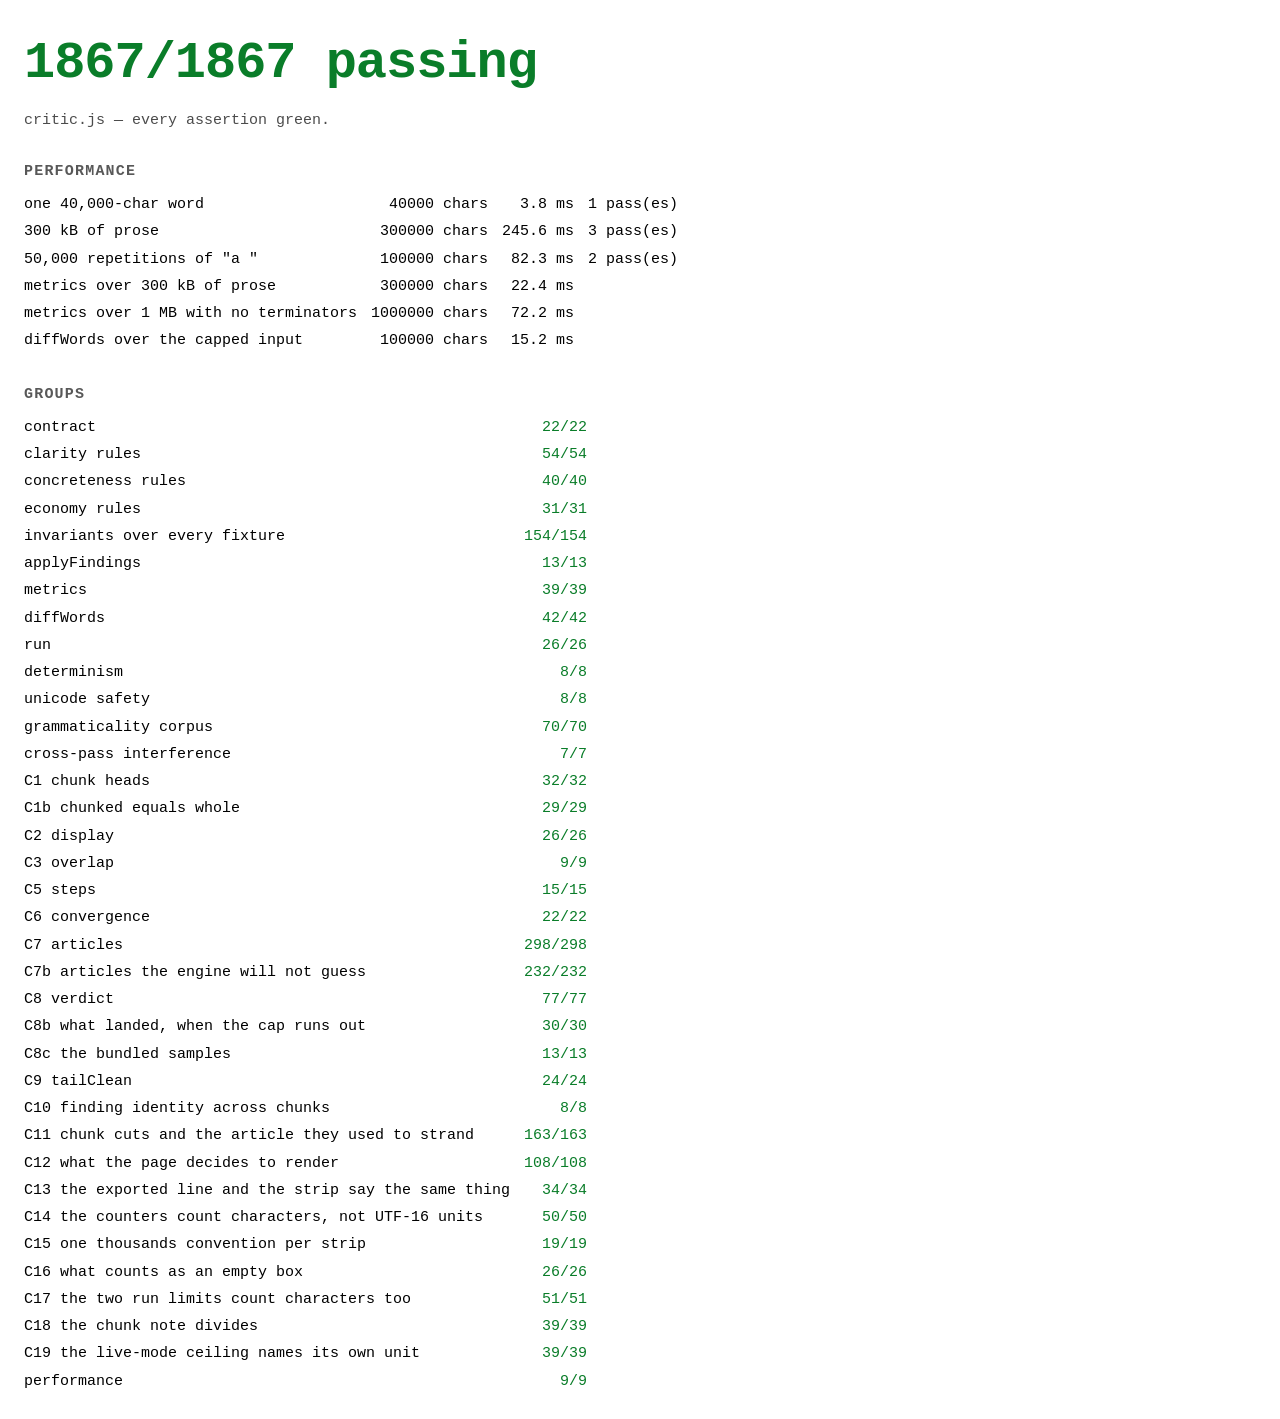
==== commit 596d165c: "live mode: the ceiling says which unit it is counting The cap is on UTF-16 units because it stands i" ====
--- a/tests.html
+++ b/tests.html
@@ -157,7 +157,8 @@
       'appliedTotal', 'codePointCount', 'counterLabel', 'expandAllControl', 'isApplicable',
       'isBlankInput', 'longerThan', 'metricLine', 'metricsStrip', 'openFlags',
       'pairLongerThan', 'renderFinding', 'shortenForDisplay', 'shortenQuoteForDisplay',
-      'splitChunks', 'verdictLine', 'chunkNote', 'meanChunkChars'].sort());
+      'splitChunks', 'verdictLine', 'chunkNote', 'meanChunkChars',
+      'liveOverLimitMessage'].sort());
   ok('app.js loaded without a page around it',
      window.CriticLoopPage && typeof window.CriticLoopPage.splitChunks === 'function');
   eq('the one global exports exactly the documented surface',
@@ -3321,6 +3322,85 @@
      unComma(NOTE_HEAD_RE.exec(P.chunkNote('hello there', [{ text: 'hello there' }]))[3]) === 11);
 
   /* ==================================================================== */
+  g('C19 the live-mode ceiling names its own unit');
+  // Live mode refuses a draft over 12,000 UTF-16 units, and the test is on units on
+  // purpose: the number stands in for what the request sends to api.anthropic.com, and
+  // moving it to code points would raise what is actually sent. What was wrong was the
+  // wording. 6,500 emoji is 13,000 units, and the page said "That is 13,000 characters"
+  // in a status line under a counter reading "6,500 characters" — the same draft, the
+  // same word, two numbers. The message now states both numbers in one named unit, and
+  // says why a draft the counter calls 6,500 characters is over a 12,000 cap.
+  var LIVE_CAP = 12000;
+  function liveNumbers(msg) {
+    // "UTF-16" is a unit's name, not one of the message's counts.
+    return (msg.replace(/UTF-16/g, 'UTF').match(/[\d,]*\d/g) || []).map(unComma);
+  }
+  function thousands(n) { return Number(n).toLocaleString('en-US'); }
+
+  var OVER_EMOJI = rep3(EMO3, 6500);
+  var overEmojiMsg = P.liveOverLimitMessage(OVER_EMOJI);
+  eq('the draft this group drives is 13,000 units and 6,500 characters',
+     [OVER_EMOJI.length, P.codePointCount(OVER_EMOJI)], [13000, 6500]);
+  ok('it is over the ceiling the page ships', OVER_EMOJI.length > LIVE_CAP);
+  ok('the message names the unit it is counting in',
+     overEmojiMsg.indexOf('UTF-16 units') !== -1);
+  ok('it states the draft’s size in that unit',
+     overEmojiMsg.indexOf('That draft is 13,000 UTF-16 units') === 0);
+  ok('and the cap in the same unit, as a count of the same things',
+     overEmojiMsg.indexOf('live mode sends at most 12,000 of them') !== -1);
+  eq('so the two numbers it leads with are comparable, and the larger is the draft',
+     liveNumbers(overEmojiMsg).slice(0, 2), [13000, 12000]);
+  ok('it never calls the unit length "characters" — that word belongs to the counter',
+     overEmojiMsg.indexOf('13,000 characters') === -1);
+  ok('it says why a draft the counter calls 6,500 characters is over a 12,000 cap',
+     overEmojiMsg.indexOf('the counter calls 6,500 characters') !== -1 &&
+     overEmojiMsg.indexOf('where an emoji is two units') !== -1);
+  ok('the counter and the message agree about the draft, each in its own unit',
+     overEmojiMsg.indexOf(P.counterLabel(OVER_EMOJI)) !== -1);
+  ok('and it still says what to do about it',
+     overEmojiMsg.indexOf('Trim it, or use the offline critic.') ===
+     overEmojiMsg.length - 'Trim it, or use the offline critic.'.length);
+
+  // --- ASCII, where there is no gap to explain ------------------------------
+  var OVER_ASCII = rep3('a', 13000);
+  var overAsciiMsg = P.liveOverLimitMessage(OVER_ASCII);
+  eq('an ASCII draft over the cap states the same two numbers',
+     liveNumbers(overAsciiMsg).slice(0, 2), [13000, 12000]);
+  ok('and both are the number the counter would give as well',
+     P.counterLabel(OVER_ASCII) === '13,000 characters' &&
+     P.codePointCount(OVER_ASCII) === OVER_ASCII.length);
+  ok('so the clause about emoji is not printed: there is no gap to explain',
+     overAsciiMsg.indexOf('emoji') === -1 &&
+     overAsciiMsg === 'That draft is 13,000 UTF-16 units, and live mode sends at most ' +
+       '12,000 of them. Trim it, or use the offline critic.');
+
+  // --- the shape of it, over every draft that trips the cap -----------------
+  [['the emoji paste', OVER_EMOJI], ['ASCII', OVER_ASCII],
+   ['one unit over', rep3('a', 12001)],
+   ['one emoji over', rep3('a', 11999) + EMO3],
+   ['a ZWJ family', rep3('👨‍👩‍👧', 2000)]].forEach(function (row) {
+    var m = P.liveOverLimitMessage(row[1]);
+    var nums = liveNumbers(m);
+    record('the message on ' + row[0] + ' leads with the draft’s unit length',
+           nums[0] === row[1].length, row[1].length, nums[0]);
+    record('the message on ' + row[0] + ' gives the cap second, in that same unit',
+           nums[1] === LIVE_CAP, LIVE_CAP, nums[1]);
+    record('the message on ' + row[0] + ' is only over the cap because those two compare',
+           nums[0] > nums[1], 'draft > cap', nums[0] + ' vs ' + nums[1]);
+    record('the message on ' + row[0] + ' never prints the unit count as "characters"',
+           m.indexOf(thousands(row[1].length) + ' characters') === -1,
+           'no such phrase', m.slice(0, 80));
+    record('every "characters" in the message on ' + row[0] + ' is a code-point count',
+           (m.match(/[\d,]+(?= characters)/g) || []).every(function (x) {
+             return unComma(x) === P.codePointCount(row[1]);
+           }), 'code points', m);
+  });
+  eq('a draft that is not over the cap is never handed to it by the page, but it still reads',
+     P.liveOverLimitMessage(''),
+     'That draft is 0 UTF-16 units, and live mode sends at most 12,000 of them. ' +
+     'Trim it, or use the offline critic.');
+
+  /* ==================================================================== */
   g('performance');
   var PERF = [
     ['one 40,000-char word', 'x'.repeat(40000)],
